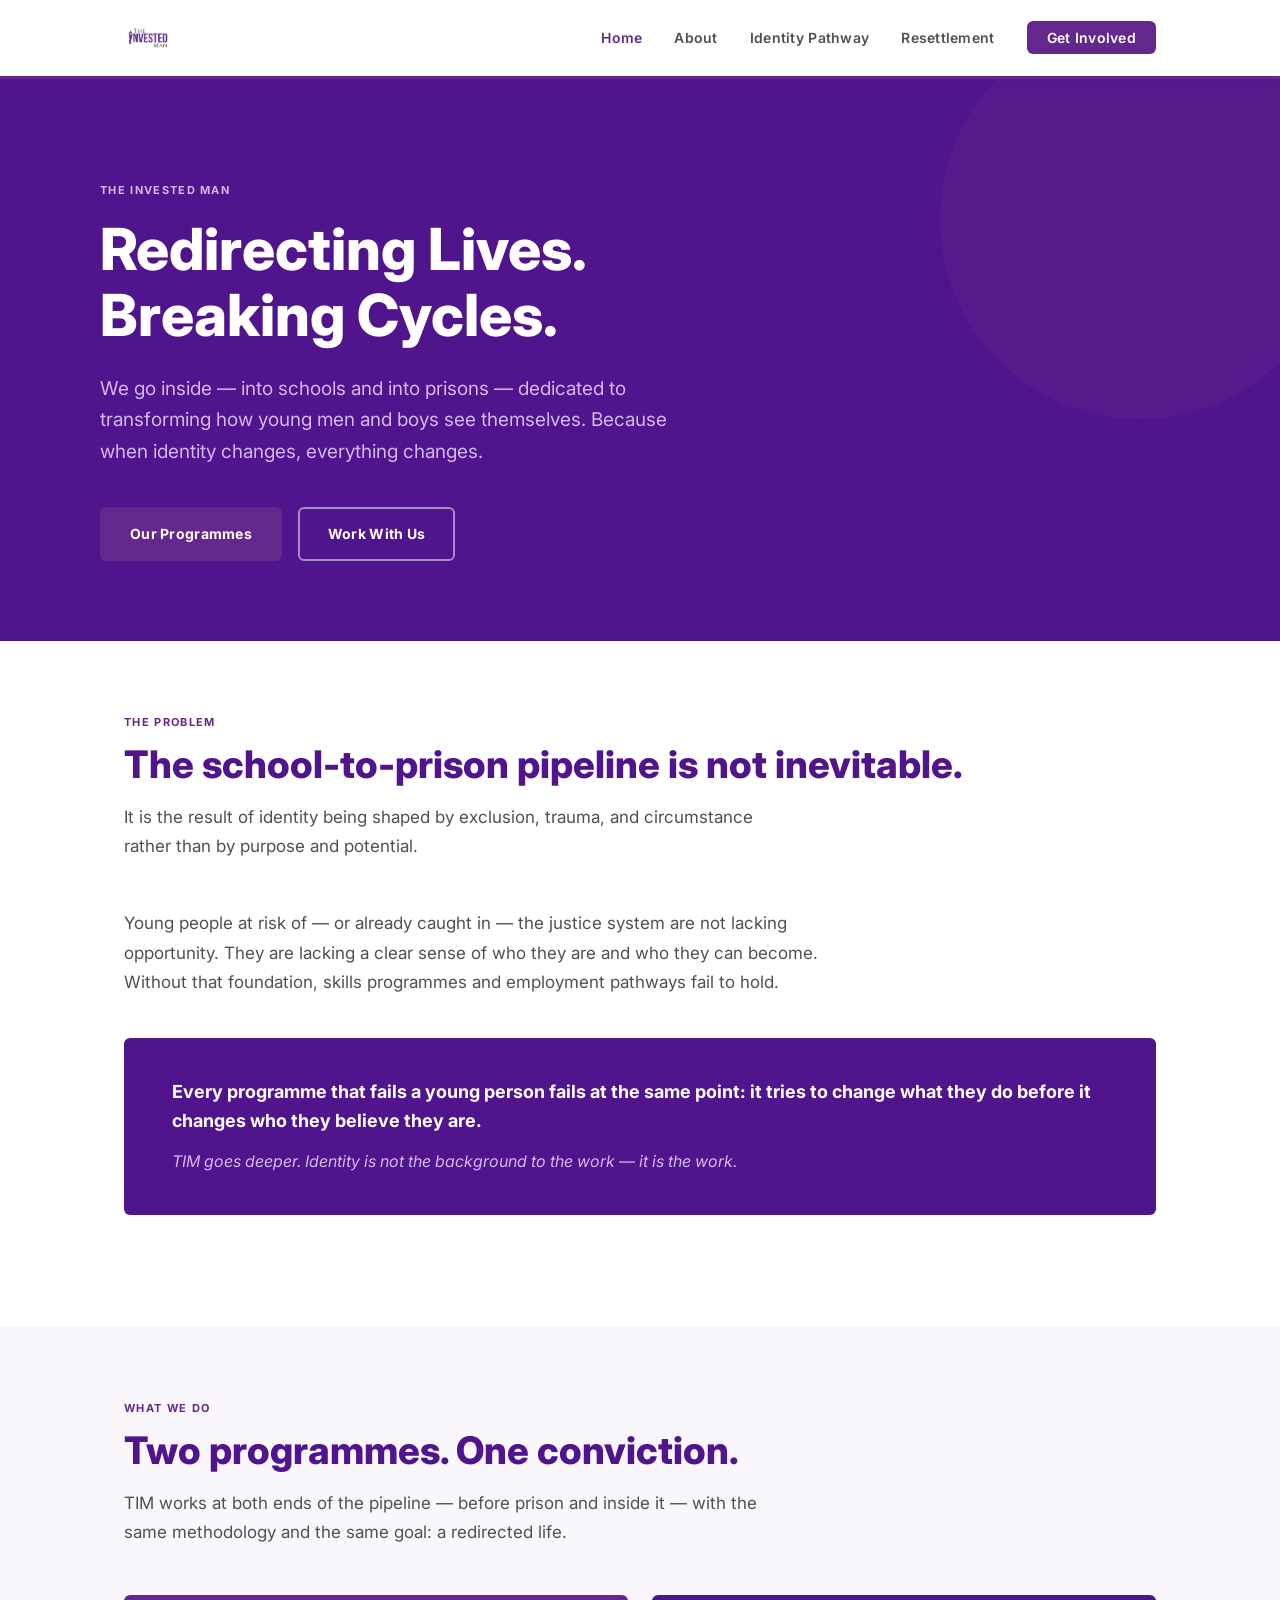
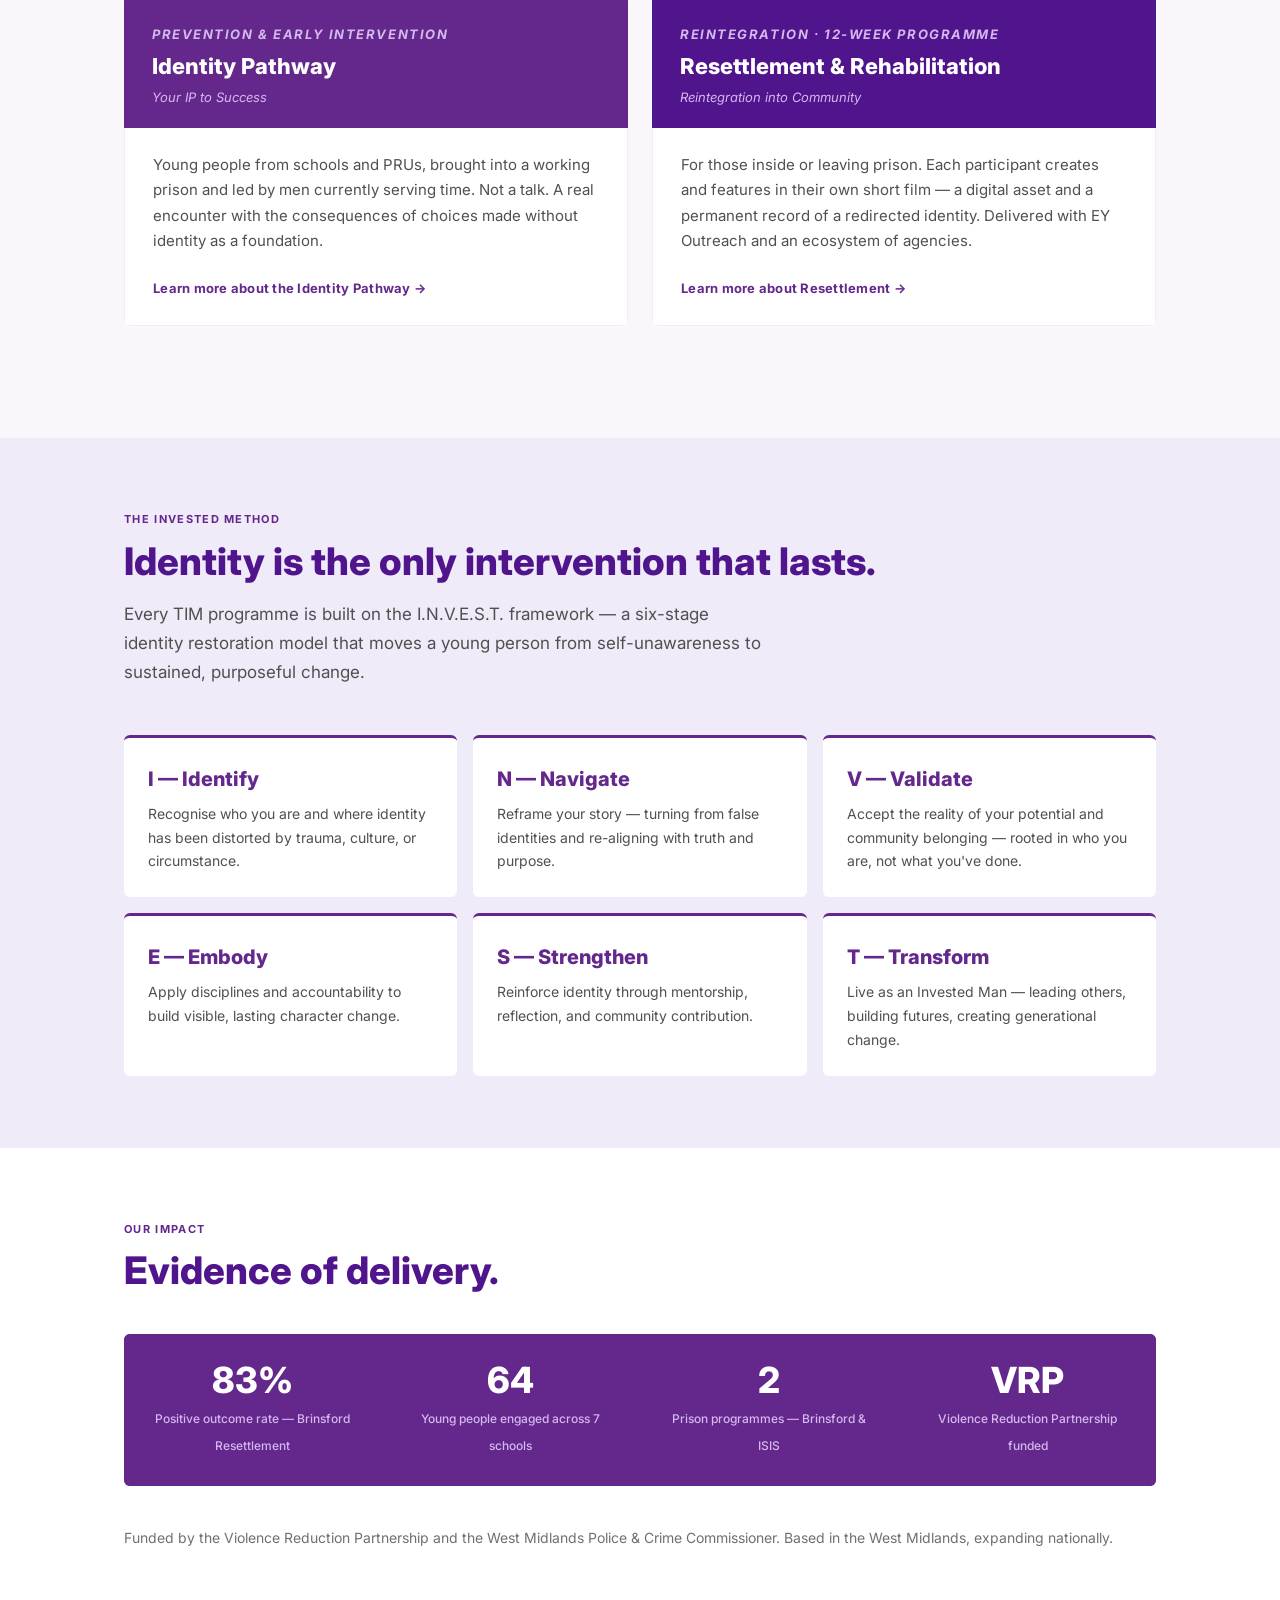
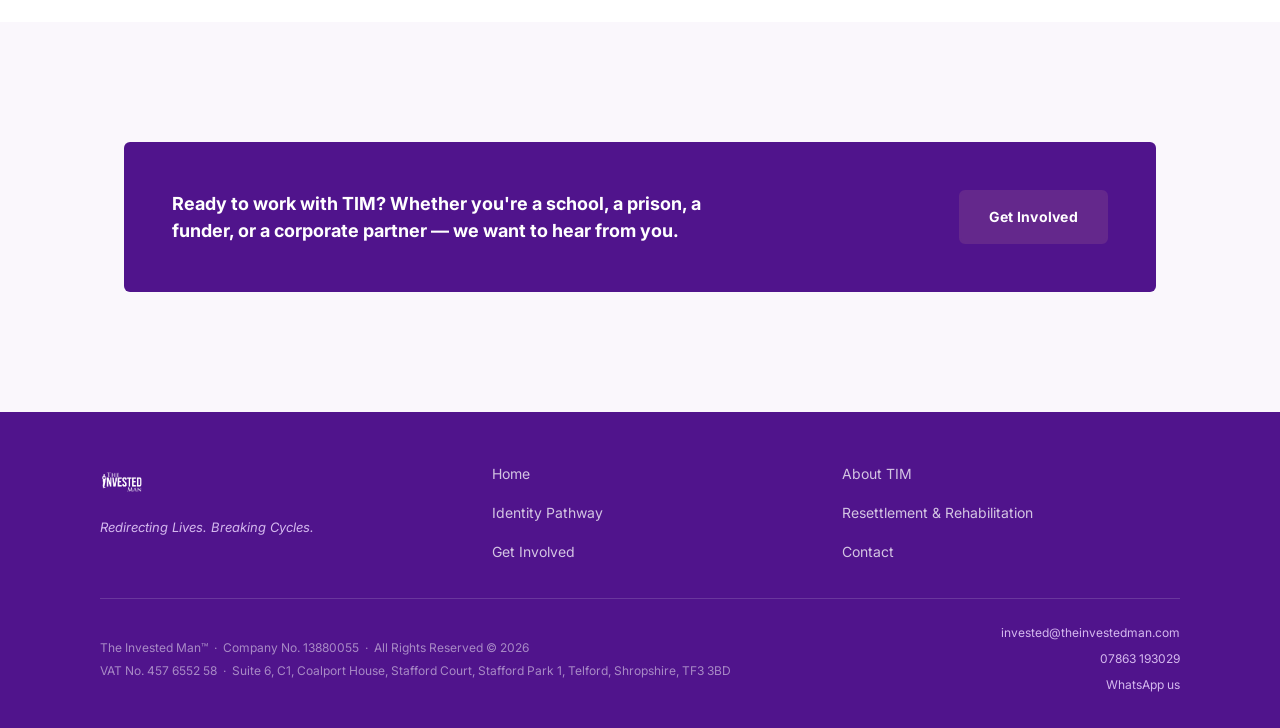
==== index.html @ dde1b0ee "Use white logo in footer" ====
<!DOCTYPE html>
<html lang="en">
<head>
  <meta charset="UTF-8">
  <meta name="viewport" content="width=device-width, initial-scale=1.0">
  <title>The Invested Man — Redirecting Lives. Breaking Cycles.</title>
  <meta name="description" content="The Invested Man delivers identity-based programmes inside schools and prisons, disrupting the school-to-prison pipeline and supporting reintegration.">
  <link rel="preconnect" href="https://fonts.googleapis.com">
  <link href="https://fonts.googleapis.com/css2?family=Inter:wght@400;500;600;700;800&display=swap" rel="stylesheet">
  <link rel="stylesheet" href="css/style.css">
</head>
<body>

<!-- NAVIGATION -->
<nav class="nav">
  <div class="nav-inner">
    <a class="nav-logo" href="index.html"><img src="assets/images/tim-logo.png" alt="The Invested Man"></a>
    <button class="nav-toggle" aria-label="Open menu">
      <span></span><span></span><span></span>
    </button>
    <ul class="nav-links">
      <li><a href="index.html">Home</a></li>
      <li><a href="about.html">About</a></li>
      <li><a href="identity-pathway.html">Identity Pathway</a></li>
      <li><a href="resettlement.html">Resettlement</a></li>
      <li><a href="get-involved.html" class="nav-cta">Get Involved</a></li>
    </ul>
  </div>
</nav>

<!-- HERO -->
<section class="hero">
  <div class="hero-inner">
    <span class="hero-label">The Invested Man</span>
    <h1>Redirecting Lives.<br>Breaking Cycles.</h1>
    <p class="hero-sub">We go inside — into schools and into prisons — dedicated to transforming how young men and boys see themselves. Because when identity changes, everything changes.</p>
    <div class="hero-actions">
      <a href="identity-pathway.html" class="btn btn-primary">Our Programmes</a>
      <a href="get-involved.html" class="btn btn-outline">Work With Us</a>
    </div>
  </div>
</section>

<!-- THE PROBLEM -->
<section class="section">
  <div class="container">
    <p class="section-label">The Problem</p>
    <h2 class="section-title">The school-to-prison pipeline is not inevitable.</h2>
    <p class="section-intro">It is the result of identity being shaped by exclusion, trauma, and circumstance rather than by purpose and potential.</p>
    <p style="color:var(--grey); font-size:17px; max-width:700px; line-height:1.75; margin-bottom:16px;">
      Young people at risk of — or already caught in — the justice system are not lacking opportunity. They are lacking a clear sense of who they are and who they can become. Without that foundation, skills programmes and employment pathways fail to hold.
    </p>
    <div class="conviction">
      <p>Every programme that fails a young person fails at the same point: it tries to change what they do before it changes who they believe they are.</p>
      <p>TIM goes deeper. Identity is not the background to the work — it is the work.</p>
    </div>
  </div>
</section>

<!-- TWO PROGRAMMES -->
<section class="section section-light">
  <div class="container">
    <p class="section-label">What We Do</p>
    <h2 class="section-title">Two programmes. One conviction.</h2>
    <p class="section-intro">TIM works at both ends of the pipeline — before prison and inside it — with the same methodology and the same goal: a redirected life.</p>
    <div class="cards-grid">
      <div class="card">
        <div class="card-header">
          <p class="card-tag">Prevention &amp; Early Intervention</p>
          <h3>Identity Pathway</h3>
          <p>Your IP to Success</p>
        </div>
        <div class="card-body">
          <p>Young people from schools and PRUs, brought into a working prison and led by men currently serving time. Not a talk. A real encounter with the consequences of choices made without identity as a foundation.</p>
          <a class="card-link" href="identity-pathway.html">Learn more about the Identity Pathway →</a>
        </div>
      </div>
      <div class="card">
        <div class="card-header dark">
          <p class="card-tag">Reintegration · 12-Week Programme</p>
          <h3>Resettlement &amp; Rehabilitation</h3>
          <p>Reintegration into Community</p>
        </div>
        <div class="card-body">
          <p>For those inside or leaving prison. Each participant creates and features in their own short film — a digital asset and a permanent record of a redirected identity. Delivered with EY Outreach and an ecosystem of agencies.</p>
          <a class="card-link" href="resettlement.html">Learn more about Resettlement →</a>
        </div>
      </div>
    </div>
  </div>
</section>

<!-- THE MODEL -->
<section class="section section-purple">
  <div class="container">
    <p class="section-label">The Invested Method</p>
    <h2 class="section-title">Identity is the only intervention that lasts.</h2>
    <p class="section-intro">Every TIM programme is built on the I.N.V.E.S.T. framework — a six-stage identity restoration model that moves a young person from self-unawareness to sustained, purposeful change.</p>
    <div style="display:grid; grid-template-columns: repeat(3,1fr); gap:16px;">
      <div style="background:var(--white); padding:24px; border-radius:6px; border-top:3px solid var(--purple);">
        <div style="font-weight:800; font-size:20px; color:var(--purple); margin-bottom:6px;">I — Identify</div>
        <p style="font-size:14px; color:var(--grey);">Recognise who you are and where identity has been distorted by trauma, culture, or circumstance.</p>
      </div>
      <div style="background:var(--white); padding:24px; border-radius:6px; border-top:3px solid var(--purple);">
        <div style="font-weight:800; font-size:20px; color:var(--purple); margin-bottom:6px;">N — Navigate</div>
        <p style="font-size:14px; color:var(--grey);">Reframe your story — turning from false identities and re-aligning with truth and purpose.</p>
      </div>
      <div style="background:var(--white); padding:24px; border-radius:6px; border-top:3px solid var(--purple);">
        <div style="font-weight:800; font-size:20px; color:var(--purple); margin-bottom:6px;">V — Validate</div>
        <p style="font-size:14px; color:var(--grey);">Accept the reality of your potential and community belonging — rooted in who you are, not what you've done.</p>
      </div>
      <div style="background:var(--white); padding:24px; border-radius:6px; border-top:3px solid var(--purple);">
        <div style="font-weight:800; font-size:20px; color:var(--purple); margin-bottom:6px;">E — Embody</div>
        <p style="font-size:14px; color:var(--grey);">Apply disciplines and accountability to build visible, lasting character change.</p>
      </div>
      <div style="background:var(--white); padding:24px; border-radius:6px; border-top:3px solid var(--purple);">
        <div style="font-weight:800; font-size:20px; color:var(--purple); margin-bottom:6px;">S — Strengthen</div>
        <p style="font-size:14px; color:var(--grey);">Reinforce identity through mentorship, reflection, and community contribution.</p>
      </div>
      <div style="background:var(--white); padding:24px; border-radius:6px; border-top:3px solid var(--purple);">
        <div style="font-weight:800; font-size:20px; color:var(--purple); margin-bottom:6px;">T — Transform</div>
        <p style="font-size:14px; color:var(--grey);">Live as an Invested Man — leading others, building futures, creating generational change.</p>
      </div>
    </div>
  </div>
</section>

<!-- IMPACT STATS -->
<section class="section">
  <div class="container">
    <p class="section-label">Our Impact</p>
    <h2 class="section-title">Evidence of delivery.</h2>
    <div class="stat-strip stat-strip-4">
      <div class="stat-item"><span class="stat-num">83%</span><span class="stat-label">Positive outcome rate — Brinsford Resettlement</span></div>
      <div class="stat-item"><span class="stat-num">64</span><span class="stat-label">Young people engaged across 7 schools</span></div>
      <div class="stat-item"><span class="stat-num">2</span><span class="stat-label">Prison programmes — Brinsford &amp; ISIS</span></div>
      <div class="stat-item"><span class="stat-num">VRP</span><span class="stat-label">Violence Reduction Partnership funded</span></div>
    </div>
    <p style="font-size:14px; color:var(--mid-grey);">Funded by the Violence Reduction Partnership and the West Midlands Police &amp; Crime Commissioner. Based in the West Midlands, expanding nationally.</p>
  </div>
</section>

<!-- CTA -->
<section class="section section-light">
  <div class="container">
    <div class="cta-block">
      <p>Ready to work with TIM? Whether you're a school, a prison, a funder, or a corporate partner — we want to hear from you.</p>
      <a href="get-involved.html" class="btn btn-primary">Get Involved</a>
    </div>
  </div>
</section>

<!-- FOOTER -->
<footer class="footer">
  <div class="footer-inner">
    <div class="footer-top">
      <div class="footer-logo">
        <img src="assets/images/tim-white-logo.png" alt="The Invested Man">
        <p class="footer-tagline">Redirecting Lives. Breaking Cycles.</p>
      </div>
      <ul class="footer-links">
        <li><a href="index.html">Home</a></li>
        <li><a href="about.html">About TIM</a></li>
        <li><a href="identity-pathway.html">Identity Pathway</a></li>
        <li><a href="resettlement.html">Resettlement &amp; Rehabilitation</a></li>
        <li><a href="get-involved.html">Get Involved</a></li>
        <li><a href="mailto:invested@theinvestedman.com">Contact</a></li>
      </ul>
    </div>
    <div class="footer-bottom">
      <div>
        <p>The Invested Man&trade; &nbsp;&middot;&nbsp; Company No. 13880055 &nbsp;&middot;&nbsp; All Rights Reserved &copy; 2026</p>
        <p style="margin-top:4px;">VAT No. 457 6552 58 &nbsp;&middot;&nbsp; Suite 6, C1, Coalport House, Stafford Court, Stafford Park 1, Telford, Shropshire, TF3 3BD</p>
      </div>
      <div style="display:flex; flex-direction:column; align-items:flex-end; gap:6px;">
        <a href="mailto:invested@theinvestedman.com">invested@theinvestedman.com</a>
        <a href="tel:07863193029" style="color:var(--light-lilac); font-size:12px;">07863 193029</a>
        <a href="https://wa.me/447863193029" style="color:var(--light-lilac); font-size:12px;">WhatsApp us</a>
      </div>
    </div>
  </div>
</footer>

<script src="js/main.js"></script>
</body>
</html>
---- css/style.css ----
/* ============================================================
   THE INVESTED MAN — Main Stylesheet
   Brand: Purple #64288C | Dark Purple #50148C | Grey #505050
   ============================================================ */

:root {
  --purple:       #64288C;
  --dark-purple:  #50148C;
  --grey:         #505050;
  --charcoal:     #2D2D2D;
  --mid-grey:     #707070;
  --light-bg:     #F0EBF8;
  --pale-bg:      #FAF7FC;
  --light-lilac:  #D4B8EE;
  --white:        #FFFFFF;
  --max-width:    1080px;
  --radius:       6px;
}

*, *::before, *::after { box-sizing: border-box; margin: 0; padding: 0; }

html { scroll-behavior: smooth; }

body {
  font-family: 'Inter', sans-serif;
  font-size: 16px;
  color: var(--charcoal);
  background: var(--white);
  line-height: 1.7;
}

img { max-width: 100%; display: block; }
a   { color: var(--purple); text-decoration: none; }
a:hover { text-decoration: underline; }

.container {
  max-width: var(--max-width);
  margin: 0 auto;
  padding: 0 24px;
}

/* ── NAVIGATION ─────────────────────────────────────────────── */
.nav {
  position: sticky;
  top: 0;
  z-index: 100;
  background: var(--white);
  border-bottom: 3px solid var(--purple);
  box-shadow: 0 2px 12px rgba(100,40,140,0.08);
}

.nav-inner {
  display: flex;
  align-items: center;
  justify-content: space-between;
  padding: 14px 24px;
  max-width: var(--max-width);
  margin: 0 auto;
}

.nav-logo img  { height: 48px; width: auto; }

.nav-links {
  display: flex;
  gap: 32px;
  list-style: none;
}

.nav-links a {
  font-size: 14px;
  font-weight: 600;
  color: var(--grey);
  letter-spacing: 0.02em;
  transition: color 0.2s;
}

.nav-links a:hover,
.nav-links a.active { color: var(--purple); text-decoration: none; }

.nav-cta {
  background: var(--purple);
  color: var(--white) !important;
  padding: 8px 20px;
  border-radius: var(--radius);
  transition: background 0.2s !important;
}
.nav-cta:hover { background: var(--dark-purple) !important; }

.nav-toggle {
  display: none;
  background: none;
  border: none;
  cursor: pointer;
  flex-direction: column;
  gap: 5px;
  padding: 4px;
}
.nav-toggle span {
  display: block;
  width: 24px; height: 2px;
  background: var(--purple);
  border-radius: 2px;
  transition: 0.3s;
}

/* ── HERO ───────────────────────────────────────────────────── */
.hero {
  background: var(--dark-purple);
  padding: 96px 24px 80px;
  position: relative;
  overflow: hidden;
}

.hero::before {
  content: '';
  position: absolute;
  top: -60px; right: -60px;
  width: 400px; height: 400px;
  border-radius: 50%;
  background: rgba(100,40,140,0.35);
  pointer-events: none;
}

.hero-inner {
  max-width: var(--max-width);
  margin: 0 auto;
  position: relative;
}

.hero-label {
  display: inline-block;
  font-size: 11px;
  font-weight: 700;
  letter-spacing: 0.12em;
  text-transform: uppercase;
  color: var(--light-lilac);
  margin-bottom: 16px;
}

.hero h1 {
  font-size: clamp(36px, 5vw, 58px);
  font-weight: 800;
  color: var(--white);
  line-height: 1.15;
  max-width: 700px;
  margin-bottom: 24px;
}

.hero-sub {
  font-size: clamp(16px, 2vw, 19px);
  color: var(--light-lilac);
  max-width: 580px;
  margin-bottom: 40px;
  line-height: 1.65;
}

.hero-actions { display: flex; gap: 16px; flex-wrap: wrap; }

/* ── BUTTONS ────────────────────────────────────────────────── */
.btn {
  display: inline-block;
  padding: 13px 28px;
  border-radius: var(--radius);
  font-weight: 700;
  font-size: 14px;
  letter-spacing: 0.02em;
  transition: all 0.2s;
  cursor: pointer;
  border: 2px solid transparent;
  text-decoration: none !important;
}

.btn-primary {
  background: var(--purple);
  color: var(--white);
  border-color: var(--purple);
}
.btn-primary:hover { background: var(--dark-purple); border-color: var(--dark-purple); }

.btn-outline {
  background: transparent;
  color: var(--white);
  border-color: rgba(255,255,255,0.5);
}
.btn-outline:hover { border-color: var(--white); background: rgba(255,255,255,0.08); }

.btn-outline-purple {
  background: transparent;
  color: var(--purple);
  border-color: var(--purple);
}
.btn-outline-purple:hover { background: var(--purple); color: var(--white); }

/* ── SECTIONS ───────────────────────────────────────────────── */
.section { padding: 72px 24px; }
.section-light  { background: var(--pale-bg); }
.section-purple { background: var(--light-bg); }

.section-label {
  font-size: 11px;
  font-weight: 700;
  letter-spacing: 0.12em;
  text-transform: uppercase;
  color: var(--purple);
  margin-bottom: 10px;
}

.section-title {
  font-size: clamp(26px, 3.5vw, 38px);
  font-weight: 800;
  color: var(--dark-purple);
  line-height: 1.2;
  margin-bottom: 16px;
}

.section-intro {
  font-size: 17px;
  color: var(--grey);
  max-width: 640px;
  margin-bottom: 48px;
  line-height: 1.7;
}

/* ── CONVICTION BLOCK ───────────────────────────────────────── */
.conviction {
  background: var(--dark-purple);
  padding: 40px 48px;
  border-radius: var(--radius);
  margin: 40px 0;
}

.conviction p:first-child {
  font-size: 18px;
  font-weight: 700;
  color: var(--white);
  line-height: 1.6;
  margin-bottom: 12px;
}

.conviction p:last-child {
  font-size: 16px;
  font-style: italic;
  color: var(--light-lilac);
}

/* ── STAT STRIP ─────────────────────────────────────────────── */
.stat-strip {
  display: grid;
  gap: 2px;
  background: var(--purple);
  border-radius: var(--radius);
  overflow: hidden;
  margin: 40px 0;
}

.stat-strip-4 { grid-template-columns: repeat(4,1fr); }
.stat-strip-3 { grid-template-columns: repeat(3,1fr); }

.stat-item {
  background: var(--purple);
  padding: 28px 20px;
  text-align: center;
}

.stat-num {
  display: block;
  font-size: 36px;
  font-weight: 800;
  color: var(--white);
  line-height: 1;
  margin-bottom: 6px;
}

.stat-label {
  font-size: 12px;
  font-weight: 500;
  color: var(--light-lilac);
  line-height: 1.4;
}

/* ── PROGRAMME CARDS ────────────────────────────────────────── */
.cards-grid {
  display: grid;
  grid-template-columns: 1fr 1fr;
  gap: 24px;
  margin: 40px 0;
}

.card {
  border-radius: var(--radius);
  overflow: hidden;
  display: flex;
  flex-direction: column;
}

.card-header {
  padding: 28px 28px 20px;
  background: var(--purple);
}

.card-header.dark { background: var(--dark-purple); }

.card-tag {
  font-size: 10px;
  font-weight: 700;
  letter-spacing: 0.12em;
  text-transform: uppercase;
  color: var(--light-lilac);
  margin-bottom: 8px;
}

.card-header h3 {
  font-size: 22px;
  font-weight: 800;
  color: var(--white);
  line-height: 1.2;
  margin-bottom: 6px;
}

.card-header p {
  font-size: 13px;
  font-style: italic;
  color: var(--light-lilac);
}

.card-body {
  padding: 24px 28px;
  background: var(--white);
  border: 1px solid var(--light-bg);
  border-top: none;
  flex: 1;
}

.card-body p { font-size: 15px; color: var(--grey); line-height: 1.7; margin-bottom: 20px; }

.card-link {
  font-size: 13px;
  font-weight: 700;
  color: var(--purple);
  letter-spacing: 0.02em;
}
.card-link:hover { text-decoration: underline; }

/* ── STEPS ──────────────────────────────────────────────────── */
.steps { display: flex; flex-direction: column; gap: 24px; margin: 32px 0; }

.step {
  display: grid;
  grid-template-columns: 48px 1fr;
  gap: 20px;
  align-items: start;
}

.step-num {
  width: 48px; height: 48px;
  background: var(--purple);
  color: var(--white);
  border-radius: 50%;
  display: flex; align-items: center; justify-content: center;
  font-size: 18px; font-weight: 800;
  flex-shrink: 0;
}

.step-content h4 {
  font-size: 17px;
  font-weight: 700;
  color: var(--dark-purple);
  margin-bottom: 6px;
}

.step-content p { font-size: 15px; color: var(--grey); line-height: 1.7; }

/* ── TWO COLUMN ─────────────────────────────────────────────── */
.two-col {
  display: grid;
  grid-template-columns: 1fr 1fr;
  gap: 56px;
  align-items: start;
}

.two-col-wide {
  display: grid;
  grid-template-columns: 2fr 3fr;
  gap: 56px;
  align-items: start;
}

/* ── DETAIL TABLE ───────────────────────────────────────────── */
.detail-table { width: 100%; border-collapse: collapse; margin: 24px 0; }

.detail-table td {
  padding: 12px 16px;
  font-size: 14px;
  border-bottom: 1px solid #E8E0F0;
  vertical-align: top;
}

.detail-table td:first-child {
  font-weight: 700;
  color: var(--purple);
  white-space: nowrap;
  width: 160px;
  background: var(--light-bg);
}

.detail-table td:last-child { color: var(--charcoal); }

/* ── OUTCOMES LIST ──────────────────────────────────────────── */
.outcomes-list { list-style: none; margin: 24px 0; }

.outcomes-list li {
  display: flex;
  align-items: baseline;
  gap: 14px;
  padding: 10px 0;
  border-bottom: 1px solid #E8E0F0;
  font-size: 15px;
}

.outcomes-list li:last-child { border-bottom: none; }

.outcome-stat {
  font-weight: 800;
  color: var(--purple);
  min-width: 120px;
  font-size: 15px;
}

.outcome-detail { color: var(--charcoal); }

/* ── WEEK TABLE ─────────────────────────────────────────────── */
.week-table { width: 100%; border-collapse: collapse; margin: 24px 0; }

.week-table td {
  padding: 14px 18px;
  font-size: 14px;
  border-bottom: 1px solid #E8E0F0;
  vertical-align: top;
}

.week-table td:first-child {
  font-weight: 700;
  color: var(--purple);
  white-space: nowrap;
  width: 140px;
  background: var(--light-bg);
}

/* ── AUDIENCE SECTIONS ──────────────────────────────────────── */
.audience-block {
  margin-bottom: 32px;
  border-left: 4px solid var(--purple);
  padding-left: 24px;
}

.audience-block h3 {
  font-size: 17px;
  font-weight: 700;
  color: var(--dark-purple);
  margin-bottom: 4px;
}

.audience-block .strapline {
  font-size: 15px;
  font-weight: 600;
  color: var(--purple);
  margin-bottom: 8px;
}

.audience-block p { font-size: 15px; color: var(--grey); margin-bottom: 10px; }

.audience-block .cta-arrow {
  font-size: 14px;
  font-weight: 600;
  color: var(--purple);
}

/* ── CTA BLOCK ──────────────────────────────────────────────── */
.cta-block {
  background: var(--dark-purple);
  border-radius: var(--radius);
  padding: 48px;
  display: flex;
  align-items: center;
  justify-content: space-between;
  gap: 32px;
  flex-wrap: wrap;
  margin: 48px 0;
}

.cta-block p {
  font-size: 18px;
  font-weight: 700;
  color: var(--white);
  max-width: 560px;
  line-height: 1.5;
}

/* ── INVEST TABLE ───────────────────────────────────────────── */
.invest-table { width: 100%; border-collapse: collapse; margin: 24px 0; }

.invest-table th {
  background: var(--purple);
  color: var(--white);
  padding: 12px 16px;
  font-size: 13px;
  font-weight: 700;
  text-align: left;
}

.invest-table td {
  padding: 11px 16px;
  font-size: 14px;
  border-bottom: 1px solid #E8E0F0;
  vertical-align: top;
}

.invest-table tr:nth-child(even) td { background: #FAFAFA; }

.invest-table td:first-child {
  font-weight: 700;
  color: var(--purple);
  white-space: nowrap;
  background: var(--light-bg) !important;
}

/* ── PARTNERS LIST ──────────────────────────────────────────── */
.partners-list {
  list-style: none;
  display: grid;
  grid-template-columns: 1fr 1fr;
  gap: 12px;
  margin: 24px 0;
}

.partners-list li {
  display: flex;
  align-items: center;
  gap: 10px;
  font-size: 15px;
  color: var(--charcoal);
}

.partners-list li::before {
  content: '';
  display: block;
  width: 8px; height: 8px;
  border-radius: 50%;
  background: var(--purple);
  flex-shrink: 0;
}

/* ── CONTACT GRID ───────────────────────────────────────────── */
.contact-grid {
  display: grid;
  grid-template-columns: 1fr 1fr;
  gap: 24px;
  margin: 40px 0;
}

.contact-card {
  background: var(--light-bg);
  border-radius: var(--radius);
  padding: 28px;
}

.contact-card .label {
  font-size: 11px;
  font-weight: 700;
  letter-spacing: 0.1em;
  text-transform: uppercase;
  color: var(--purple);
  margin-bottom: 6px;
}

.contact-card p {
  font-size: 16px;
  font-weight: 600;
  color: var(--charcoal);
}

/* ── PAGE HERO (inner pages) ────────────────────────────────── */
.page-hero {
  background: var(--dark-purple);
  padding: 64px 24px 56px;
}

.page-hero-inner {
  max-width: var(--max-width);
  margin: 0 auto;
}

.page-hero .hero-label { color: var(--light-lilac); }

.page-hero h1 {
  font-size: clamp(30px, 4vw, 48px);
  font-weight: 800;
  color: var(--white);
  line-height: 1.15;
  max-width: 640px;
  margin-bottom: 16px;
}

.page-hero p {
  font-size: 18px;
  color: var(--light-lilac);
  max-width: 560px;
  line-height: 1.65;
}

/* ── PARTNER LOGOS GRID ─────────────────────────────────────── */
.partner-logos-grid {
  display: grid;
  grid-template-columns: repeat(3, 1fr);
  gap: 16px;
}

.partner-logo-tile {
  background: var(--white);
  border: 1px solid #E8E0F0;
  border-radius: var(--radius);
  padding: 24px;
  display: flex;
  align-items: center;
  justify-content: center;
  min-height: 120px;
}

.partner-logo-tile img {
  max-height: 90px;
  width: auto;
  max-width: 100%;
  object-fit: contain;
}

@media (max-width: 768px) {
  .partner-logos-grid { grid-template-columns: repeat(2, 1fr); }
}

/* ── VIDEO SECTION ──────────────────────────────────────────── */
.section-video-bg {
  background: var(--dark-purple);
  padding: 72px 24px;
}

.video-wrapper {
  position: relative;
  width: 100%;
  max-width: 900px;
  background: #000;
  border-radius: var(--radius);
  overflow: hidden;
  box-shadow: 0 20px 60px rgba(0,0,0,0.45);
  aspect-ratio: 16 / 9;
}

.video-wrapper video,
.video-wrapper iframe {
  width: 100%;
  height: 100%;
  display: block;
  object-fit: contain;
  background: #000;
  border: none;
}

.video-caption {
  font-size: 12px;
  color: rgba(255,255,255,0.45);
  margin-top: 14px;
  letter-spacing: 0.06em;
  text-transform: uppercase;
  font-weight: 600;
}

/* ── FOOTER ─────────────────────────────────────────────────── */
.footer {
  background: var(--dark-purple);
  padding: 48px 24px 32px;
}

.footer-inner {
  max-width: var(--max-width);
  margin: 0 auto;
}

.footer-top {
  display: grid;
  grid-template-columns: 1fr 2fr;
  gap: 48px;
  padding-bottom: 32px;
  border-bottom: 1px solid rgba(255,255,255,0.15);
  margin-bottom: 24px;
}

.footer-logo img { height: 44px; margin-bottom: 12px; }

.footer-tagline {
  font-size: 13px;
  font-style: italic;
  color: var(--light-lilac);
}

.footer-links {
  display: grid;
  grid-template-columns: 1fr 1fr;
  gap: 12px;
  list-style: none;
}

.footer-links a {
  font-size: 14px;
  color: rgba(255,255,255,0.75);
  transition: color 0.2s;
}
.footer-links a:hover { color: var(--white); text-decoration: none; }

.footer-bottom {
  display: flex;
  justify-content: space-between;
  align-items: center;
  flex-wrap: wrap;
  gap: 12px;
}

.footer-bottom p {
  font-size: 12px;
  color: rgba(255,255,255,0.5);
  line-height: 1.6;
}

.footer-bottom a {
  font-size: 12px;
  color: var(--light-lilac);
}

/* ── RESPONSIVE ─────────────────────────────────────────────── */
@media (max-width: 768px) {
  .nav-links { display: none; }
  .nav-links.open {
    display: flex;
    flex-direction: column;
    position: absolute;
    top: 76px; left: 0; right: 0;
    background: var(--white);
    padding: 16px 24px;
    border-bottom: 2px solid var(--light-bg);
    gap: 16px;
    box-shadow: 0 4px 20px rgba(0,0,0,0.1);
  }
  .nav-toggle { display: flex; }
  .nav-cta { display: none; }

  .cards-grid    { grid-template-columns: 1fr; }
  .two-col       { grid-template-columns: 1fr; gap: 32px; }
  .two-col-wide  { grid-template-columns: 1fr; gap: 32px; }
  .stat-strip-4  { grid-template-columns: repeat(2,1fr); }
  .stat-strip-3  { grid-template-columns: repeat(3,1fr); }
  .partners-list { grid-template-columns: 1fr; }
  .contact-grid  { grid-template-columns: 1fr; }
  .footer-top    { grid-template-columns: 1fr; gap: 24px; }
  .footer-links  { grid-template-columns: 1fr; }
  .footer-bottom { flex-direction: column; align-items: flex-start; }

  .conviction { padding: 28px 24px; }
  .cta-block  { padding: 32px 24px; flex-direction: column; align-items: flex-start; }
  .section    { padding: 48px 24px; }
  .section-video-bg { padding: 48px 24px; }
  .video-wrapper { max-width: 100%; }
}

@media (max-width: 480px) {
  .stat-strip-4 { grid-template-columns: repeat(2,1fr); }
  .hero-actions { flex-direction: column; }
  .btn { width: 100%; text-align: center; }
}
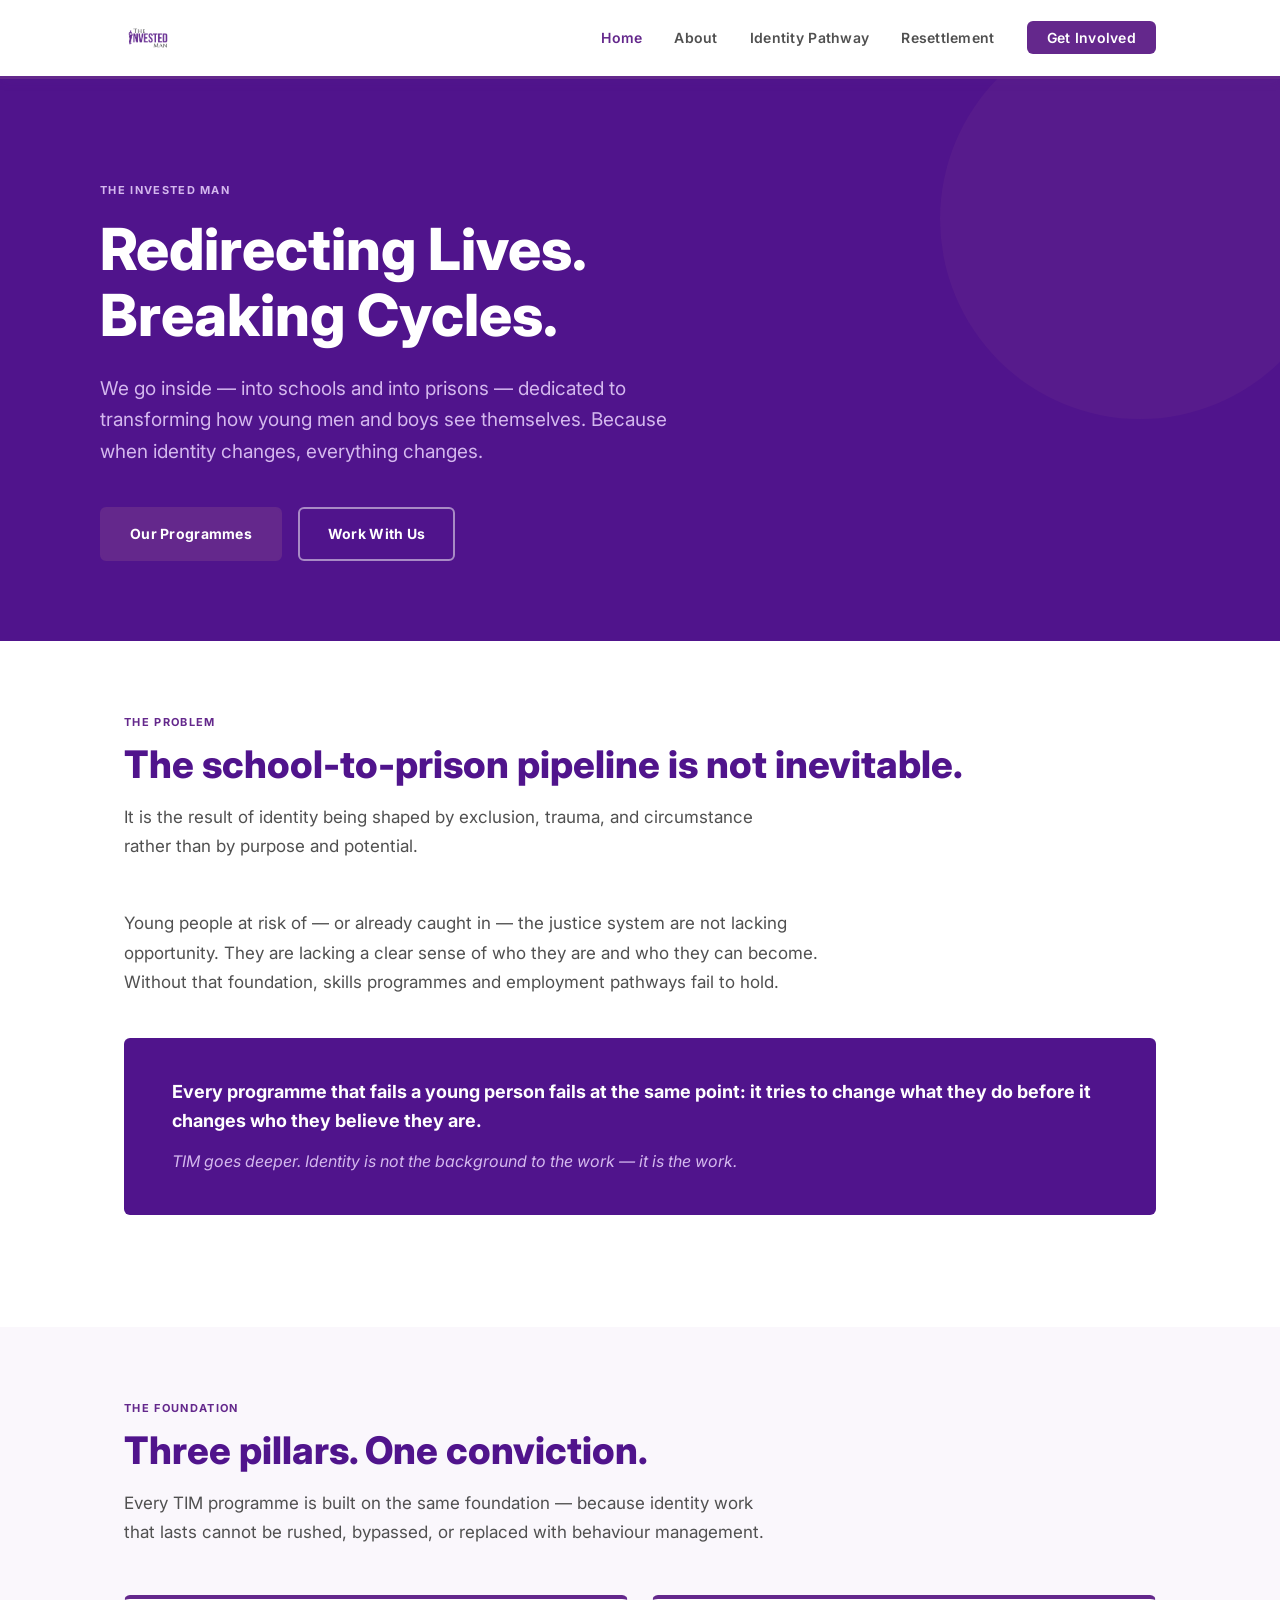
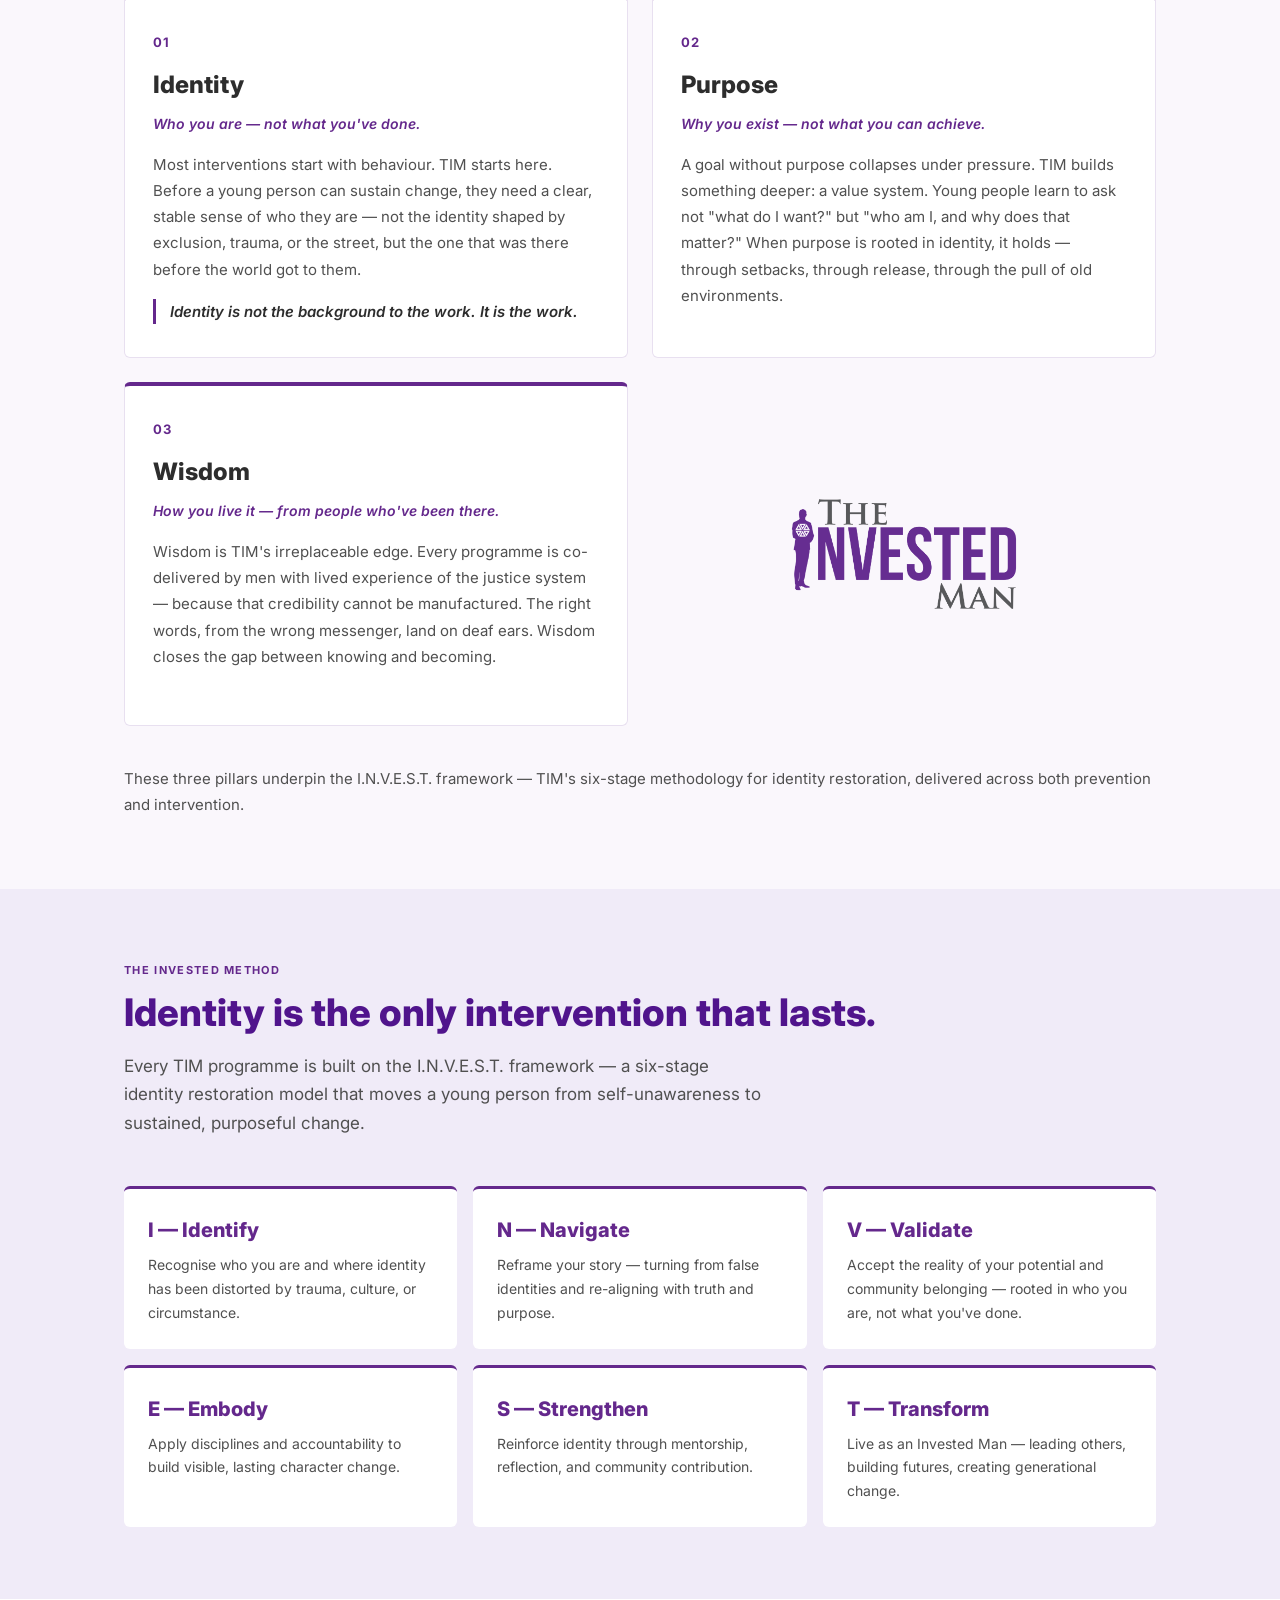
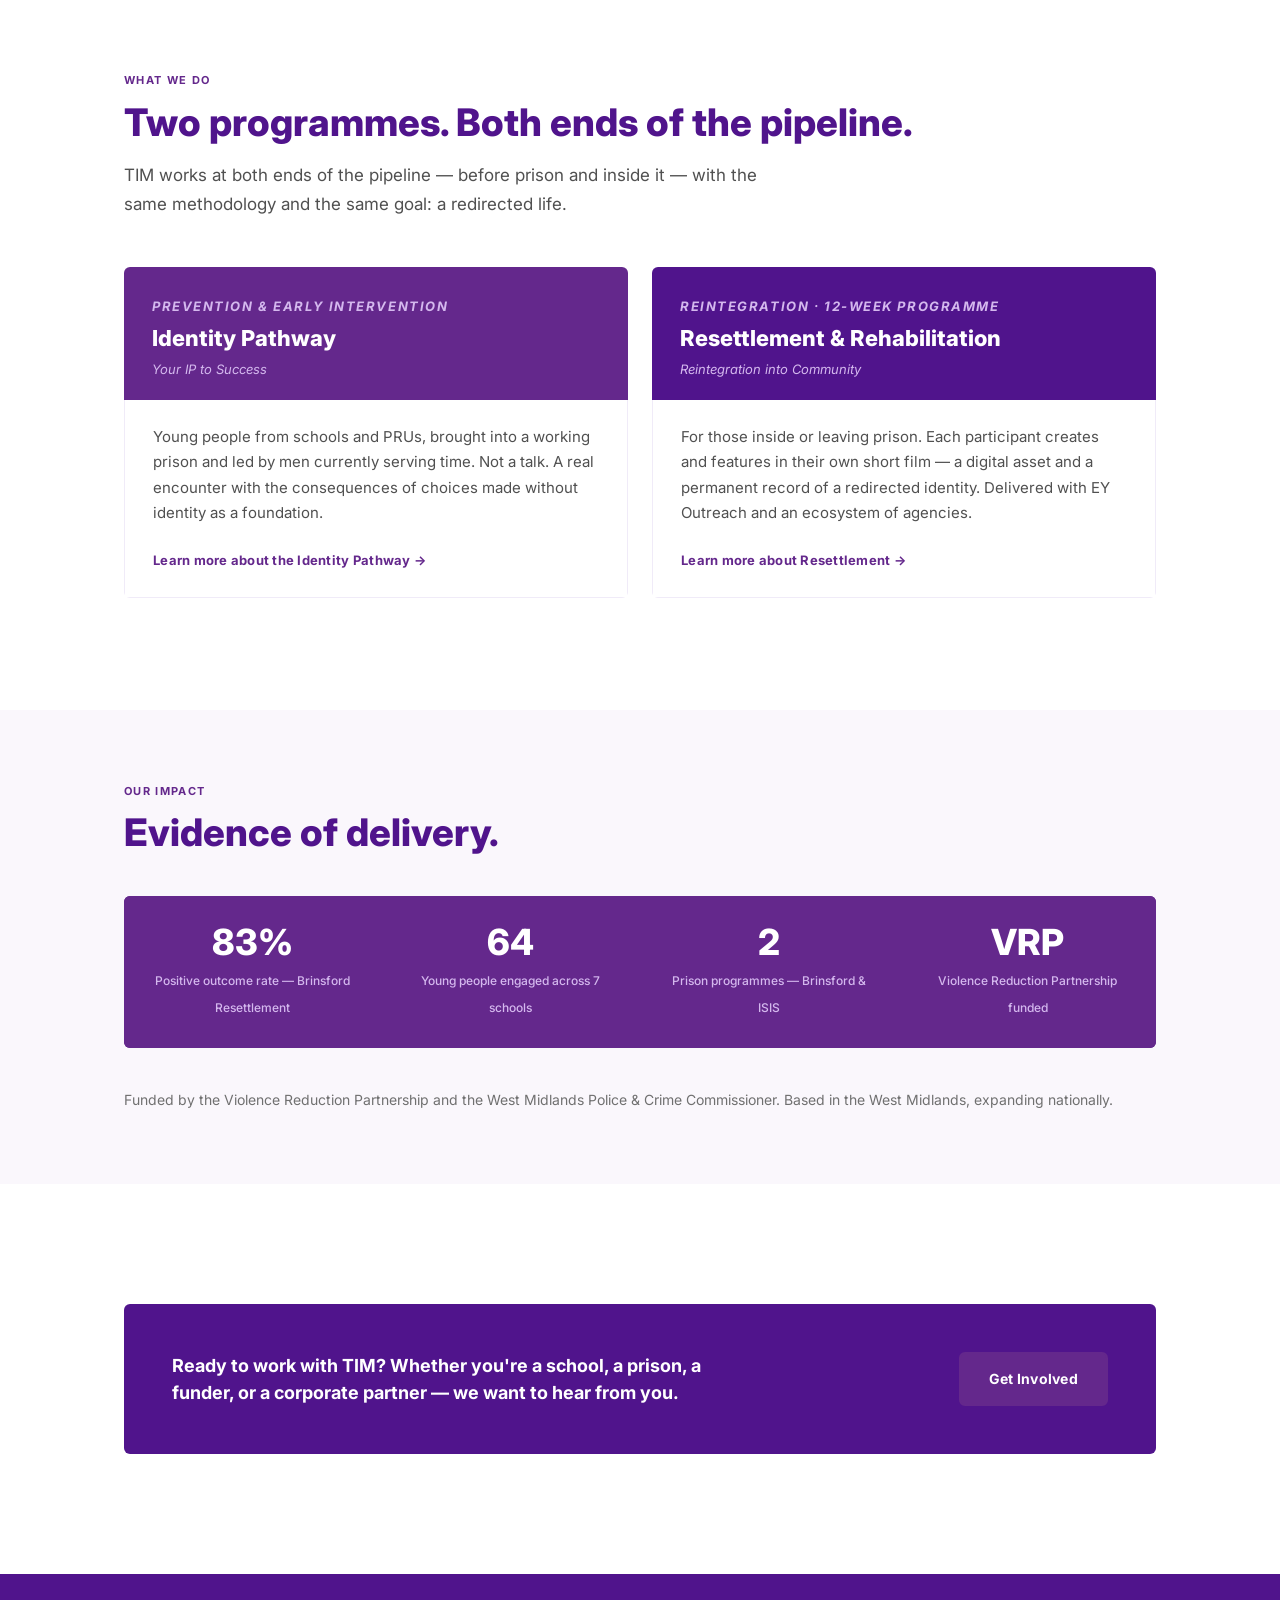
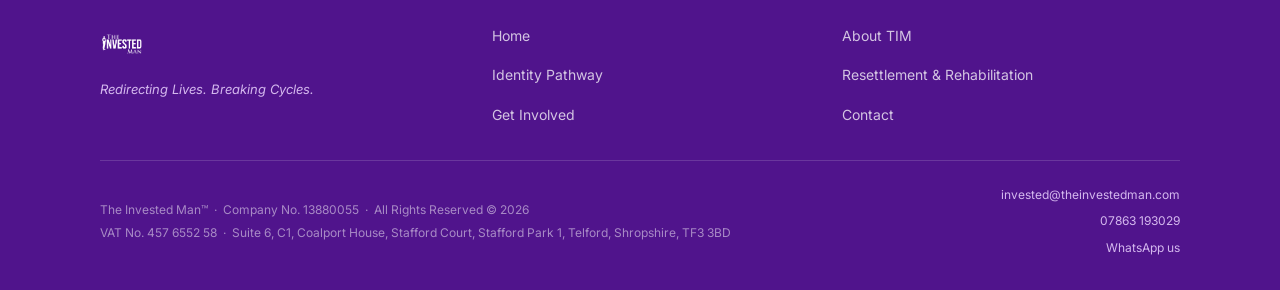
==== commit 6ff972cd: "Update What We Do heading" ====
--- a/index.html
+++ b/index.html
@@ -57,11 +57,80 @@
   </div>
 </section>
 
+<!-- THREE PILLARS -->
+<section class="section section-light">
+  <div class="container">
+    <p class="section-label">The Foundation</p>
+    <h2 class="section-title">Three pillars. One conviction.</h2>
+    <p class="section-intro">Every TIM programme is built on the same foundation — because identity work that lasts cannot be rushed, bypassed, or replaced with behaviour management.</p>
+    <div class="cards-grid">
+      <div class="pillar-card">
+        <div class="pillar-num">01</div>
+        <h3 class="pillar-title">Identity</h3>
+        <p class="pillar-sub">Who you are — not what you've done.</p>
+        <p class="pillar-body">Most interventions start with behaviour. TIM starts here. Before a young person can sustain change, they need a clear, stable sense of who they are — not the identity shaped by exclusion, trauma, or the street, but the one that was there before the world got to them.</p>
+        <p class="pillar-conviction">Identity is not the background to the work. It is the work.</p>
+      </div>
+      <div class="pillar-card">
+        <div class="pillar-num">02</div>
+        <h3 class="pillar-title">Purpose</h3>
+        <p class="pillar-sub">Why you exist — not what you can achieve.</p>
+        <p class="pillar-body">A goal without purpose collapses under pressure. TIM builds something deeper: a value system. Young people learn to ask not "what do I want?" but "who am I, and why does that matter?" When purpose is rooted in identity, it holds — through setbacks, through release, through the pull of old environments.</p>
+      </div>
+      <div class="pillar-card">
+        <div class="pillar-num">03</div>
+        <h3 class="pillar-title">Wisdom</h3>
+        <p class="pillar-sub">How you live it — from people who've been there.</p>
+        <p class="pillar-body">Wisdom is TIM's irreplaceable edge. Every programme is co-delivered by men with lived experience of the justice system — because that credibility cannot be manufactured. The right words, from the wrong messenger, land on deaf ears. Wisdom closes the gap between knowing and becoming.</p>
+      </div>
+      <div class="pillar-logo-slot">
+        <img src="assets/images/tim-logo.png" alt="The Invested Man">
+      </div>
+    </div>
+    <p style="font-size:15px; color:var(--grey); margin-top:40px; line-height:1.7;">These three pillars underpin the I.N.V.E.S.T. framework — TIM's six-stage methodology for identity restoration, delivered across both prevention and intervention.</p>
+  </div>
+</section>
+
+<!-- THE MODEL -->
+<section class="section section-purple">
+  <div class="container">
+    <p class="section-label">The Invested Method</p>
+    <h2 class="section-title">Identity is the only intervention that lasts.</h2>
+    <p class="section-intro">Every TIM programme is built on the I.N.V.E.S.T. framework — a six-stage identity restoration model that moves a young person from self-unawareness to sustained, purposeful change.</p>
+    <div style="display:grid; grid-template-columns: repeat(3,1fr); gap:16px;">
+      <div style="background:var(--white); padding:24px; border-radius:6px; border-top:3px solid var(--purple);">
+        <div style="font-weight:800; font-size:20px; color:var(--purple); margin-bottom:6px;">I — Identify</div>
+        <p style="font-size:14px; color:var(--grey);">Recognise who you are and where identity has been distorted by trauma, culture, or circumstance.</p>
+      </div>
+      <div style="background:var(--white); padding:24px; border-radius:6px; border-top:3px solid var(--purple);">
+        <div style="font-weight:800; font-size:20px; color:var(--purple); margin-bottom:6px;">N — Navigate</div>
+        <p style="font-size:14px; color:var(--grey);">Reframe your story — turning from false identities and re-aligning with truth and purpose.</p>
+      </div>
+      <div style="background:var(--white); padding:24px; border-radius:6px; border-top:3px solid var(--purple);">
+        <div style="font-weight:800; font-size:20px; color:var(--purple); margin-bottom:6px;">V — Validate</div>
+        <p style="font-size:14px; color:var(--grey);">Accept the reality of your potential and community belonging — rooted in who you are, not what you've done.</p>
+      </div>
+      <div style="background:var(--white); padding:24px; border-radius:6px; border-top:3px solid var(--purple);">
+        <div style="font-weight:800; font-size:20px; color:var(--purple); margin-bottom:6px;">E — Embody</div>
+        <p style="font-size:14px; color:var(--grey);">Apply disciplines and accountability to build visible, lasting character change.</p>
+      </div>
+      <div style="background:var(--white); padding:24px; border-radius:6px; border-top:3px solid var(--purple);">
+        <div style="font-weight:800; font-size:20px; color:var(--purple); margin-bottom:6px;">S — Strengthen</div>
+        <p style="font-size:14px; color:var(--grey);">Reinforce identity through mentorship, reflection, and community contribution.</p>
+      </div>
+      <div style="background:var(--white); padding:24px; border-radius:6px; border-top:3px solid var(--purple);">
+        <div style="font-weight:800; font-size:20px; color:var(--purple); margin-bottom:6px;">T — Transform</div>
+        <p style="font-size:14px; color:var(--grey);">Live as an Invested Man — leading others, building futures, creating generational change.</p>
+      </div>
+    </div>
+  </div>
+</section>
+
 <!-- TWO PROGRAMMES -->
-<section class="section section-light">
+<section class="section">
   <div class="container">
     <p class="section-label">What We Do</p>
-    <h2 class="section-title">Two programmes. One conviction.</h2>
+    <h2 class="section-title">Two programmes. Both ends of the pipeline.</h2>
     <p class="section-intro">TIM works at both ends of the pipeline — before prison and inside it — with the same methodology and the same goal: a redirected life.</p>
     <div class="cards-grid">
       <div class="card">
@@ -90,43 +159,8 @@
   </div>
 </section>
 
-<!-- THE MODEL -->
-<section class="section section-purple">
-  <div class="container">
-    <p class="section-label">The Invested Method</p>
-    <h2 class="section-title">Identity is the only intervention that lasts.</h2>
-    <p class="section-intro">Every TIM programme is built on the I.N.V.E.S.T. framework — a six-stage identity restoration model that moves a young person from self-unawareness to sustained, purposeful change.</p>
-    <div style="display:grid; grid-template-columns: repeat(3,1fr); gap:16px;">
-      <div style="background:var(--white); padding:24px; border-radius:6px; border-top:3px solid var(--purple);">
-        <div style="font-weight:800; font-size:20px; color:var(--purple); margin-bottom:6px;">I — Identify</div>
-        <p style="font-size:14px; color:var(--grey);">Recognise who you are and where identity has been distorted by trauma, culture, or circumstance.</p>
-      </div>
-      <div style="background:var(--white); padding:24px; border-radius:6px; border-top:3px solid var(--purple);">
-        <div style="font-weight:800; font-size:20px; color:var(--purple); margin-bottom:6px;">N — Navigate</div>
-        <p style="font-size:14px; color:var(--grey);">Reframe your story — turning from false identities and re-aligning with truth and purpose.</p>
-      </div>
-      <div style="background:var(--white); padding:24px; border-radius:6px; border-top:3px solid var(--purple);">
-        <div style="font-weight:800; font-size:20px; color:var(--purple); margin-bottom:6px;">V — Validate</div>
-        <p style="font-size:14px; color:var(--grey);">Accept the reality of your potential and community belonging — rooted in who you are, not what you've done.</p>
-      </div>
-      <div style="background:var(--white); padding:24px; border-radius:6px; border-top:3px solid var(--purple);">
-        <div style="font-weight:800; font-size:20px; color:var(--purple); margin-bottom:6px;">E — Embody</div>
-        <p style="font-size:14px; color:var(--grey);">Apply disciplines and accountability to build visible, lasting character change.</p>
-      </div>
-      <div style="background:var(--white); padding:24px; border-radius:6px; border-top:3px solid var(--purple);">
-        <div style="font-weight:800; font-size:20px; color:var(--purple); margin-bottom:6px;">S — Strengthen</div>
-        <p style="font-size:14px; color:var(--grey);">Reinforce identity through mentorship, reflection, and community contribution.</p>
-      </div>
-      <div style="background:var(--white); padding:24px; border-radius:6px; border-top:3px solid var(--purple);">
-        <div style="font-weight:800; font-size:20px; color:var(--purple); margin-bottom:6px;">T — Transform</div>
-        <p style="font-size:14px; color:var(--grey);">Live as an Invested Man — leading others, building futures, creating generational change.</p>
-      </div>
-    </div>
-  </div>
-</section>
-
 <!-- IMPACT STATS -->
-<section class="section">
+<section class="section section-light">
   <div class="container">
     <p class="section-label">Our Impact</p>
     <h2 class="section-title">Evidence of delivery.</h2>
@@ -141,7 +175,7 @@
 </section>
 
 <!-- CTA -->
-<section class="section section-light">
+<section class="section">
   <div class="container">
     <div class="cta-block">
       <p>Ready to work with TIM? Whether you're a school, a prison, a funder, or a corporate partner — we want to hear from you.</p>
--- a/css/style.css
+++ b/css/style.css
@@ -774,3 +774,61 @@
   .hero-actions { flex-direction: column; }
   .btn { width: 100%; text-align: center; }
 }
+
+/* THREE PILLARS */
+.pillar-card {
+  background: var(--white);
+  border: 1px solid #E8E0F0;
+  border-top: 4px solid var(--purple);
+  border-radius: var(--radius);
+  padding: 32px 28px;
+}
+.pillar-num {
+  font-size: 13px;
+  font-weight: 700;
+  color: var(--purple);
+  letter-spacing: 0.08em;
+  margin-bottom: 12px;
+}
+.pillar-title {
+  font-size: 24px;
+  font-weight: 800;
+  color: var(--dark);
+  margin-bottom: 6px;
+}
+.pillar-sub {
+  font-size: 14px;
+  font-weight: 600;
+  color: var(--purple);
+  margin-bottom: 16px;
+  font-style: italic;
+}
+.pillar-body {
+  font-size: 15px;
+  color: var(--grey);
+  line-height: 1.75;
+  margin-bottom: 16px;
+}
+.pillar-conviction {
+  font-size: 15px;
+  font-weight: 600;
+  color: var(--dark);
+  font-style: italic;
+  border-left: 3px solid var(--purple);
+  padding-left: 14px;
+  margin-top: 16px;
+}
+
+/* PILLAR LOGO SLOT */
+.pillar-logo-slot {
+  display: flex;
+  align-items: center;
+  justify-content: center;
+  padding: 32px 28px;
+}
+.pillar-logo-slot img {
+  width: 75%;
+  max-width: 280px;
+  height: auto;
+  object-fit: contain;
+}
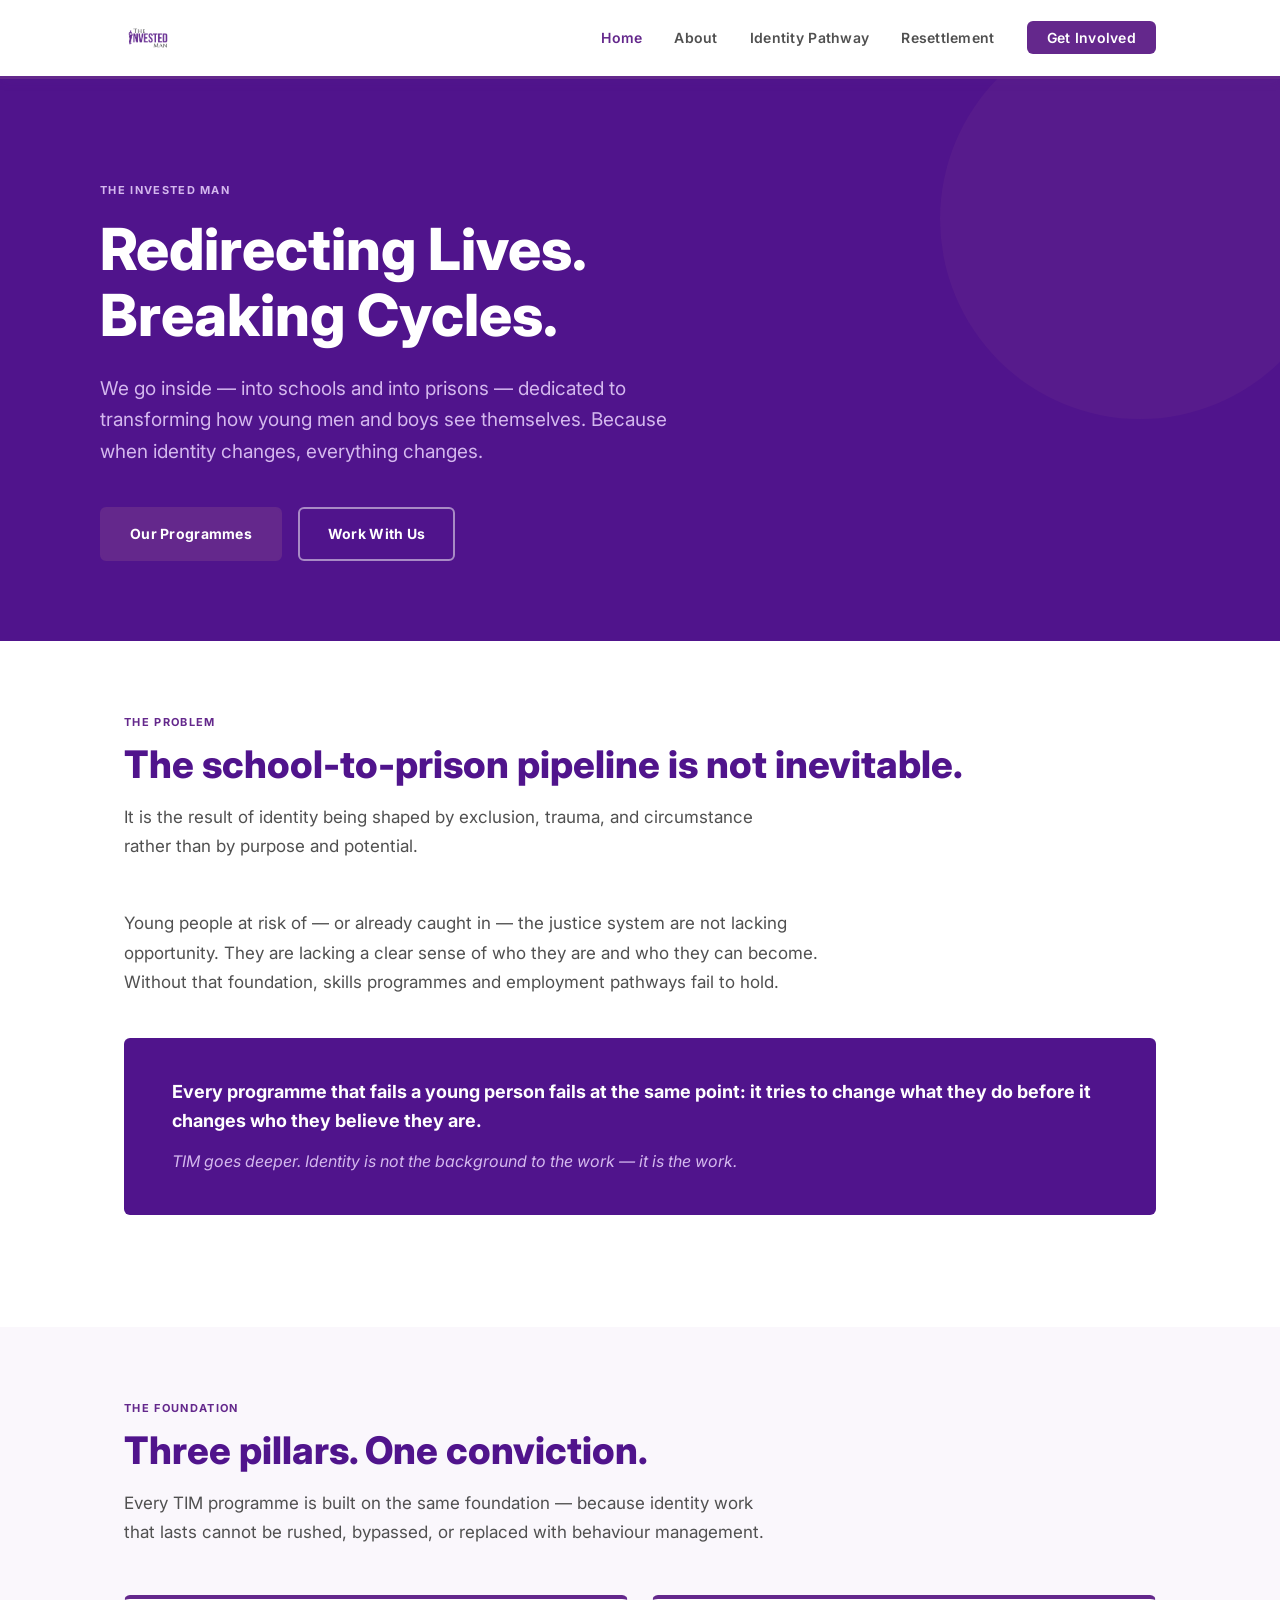
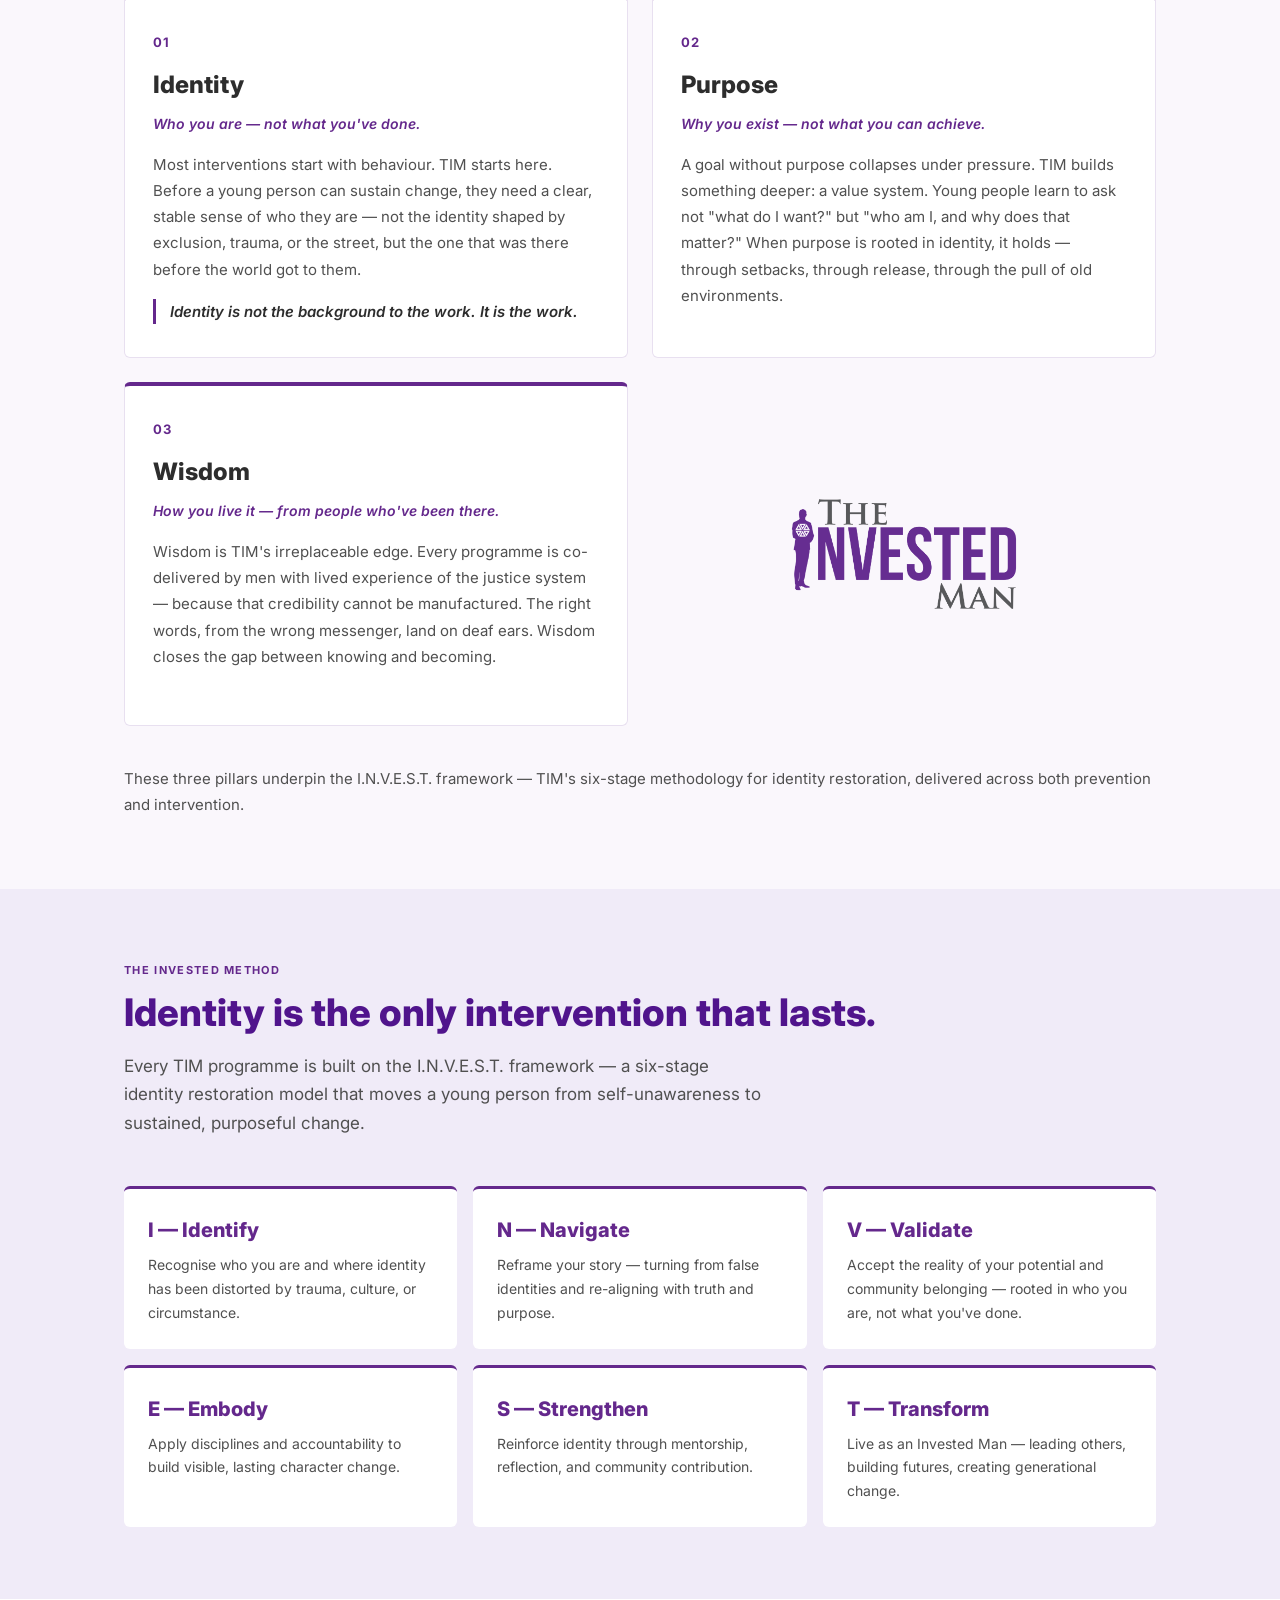
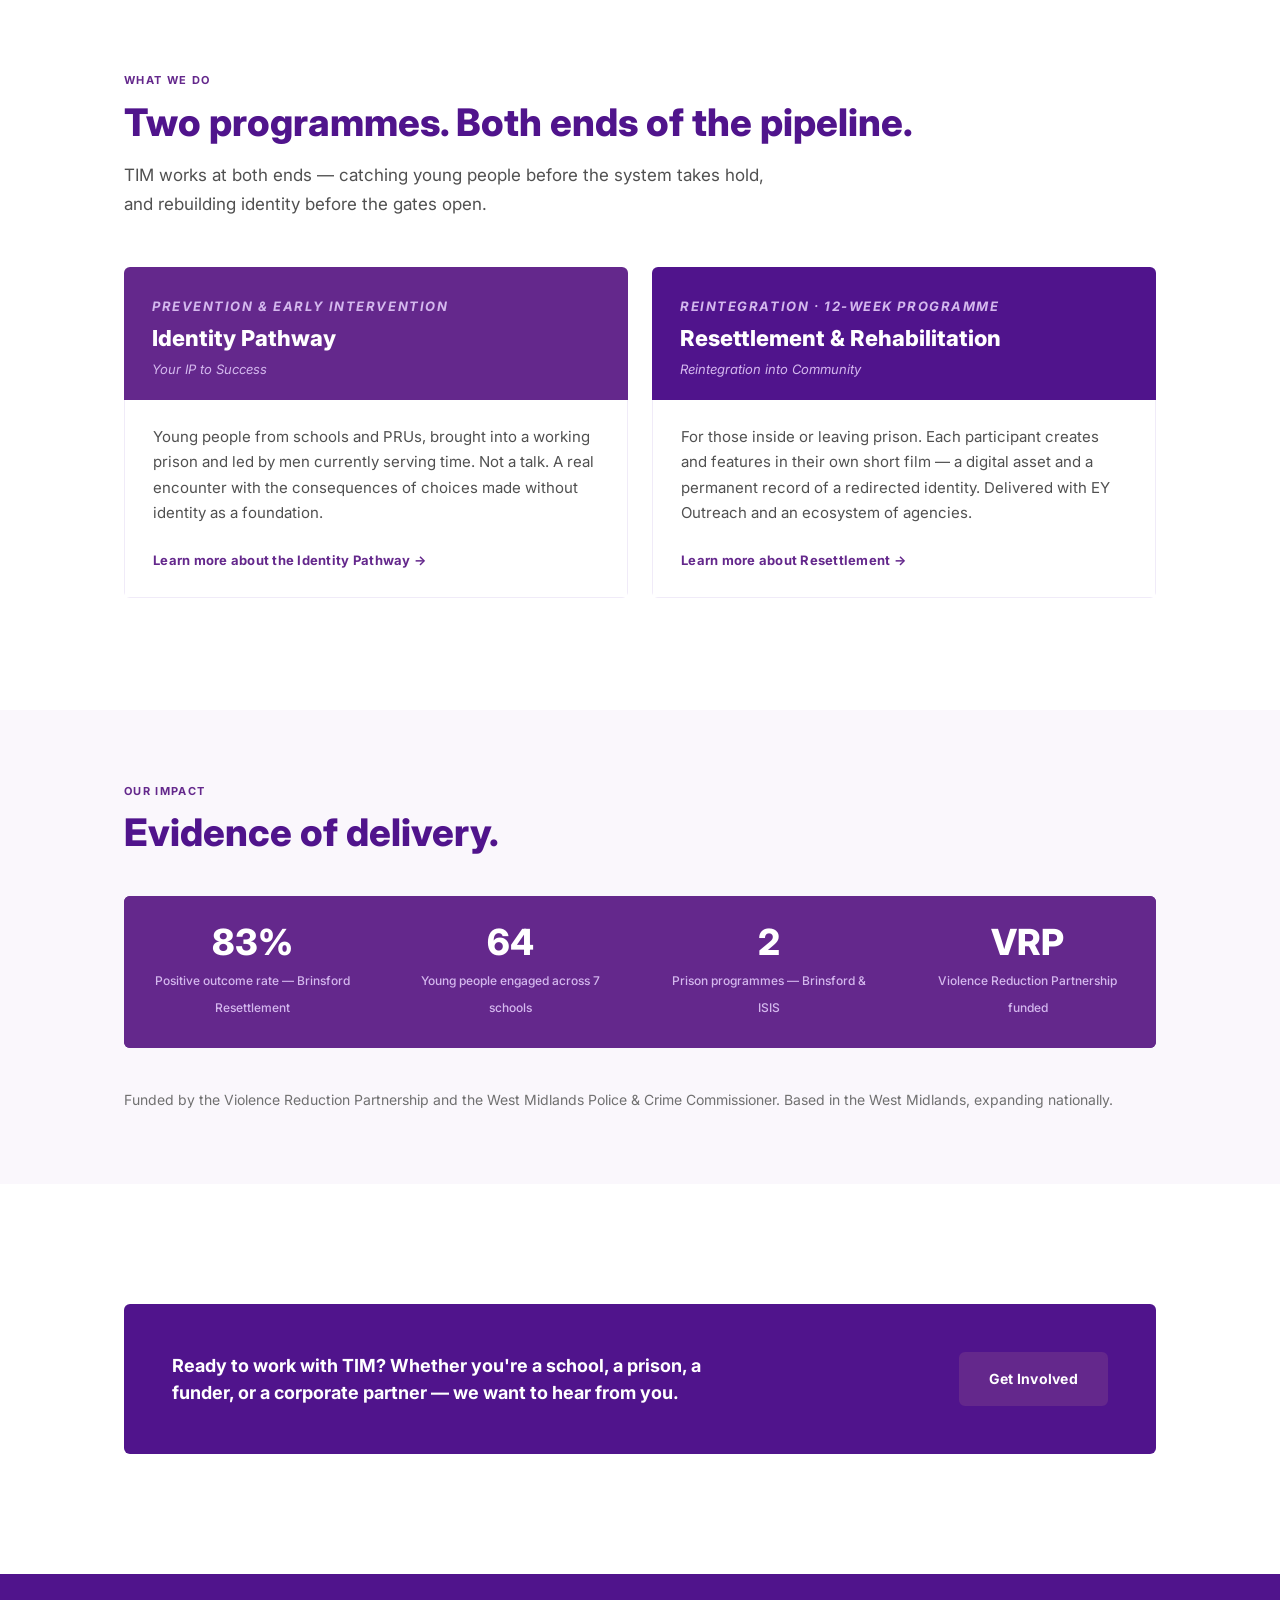
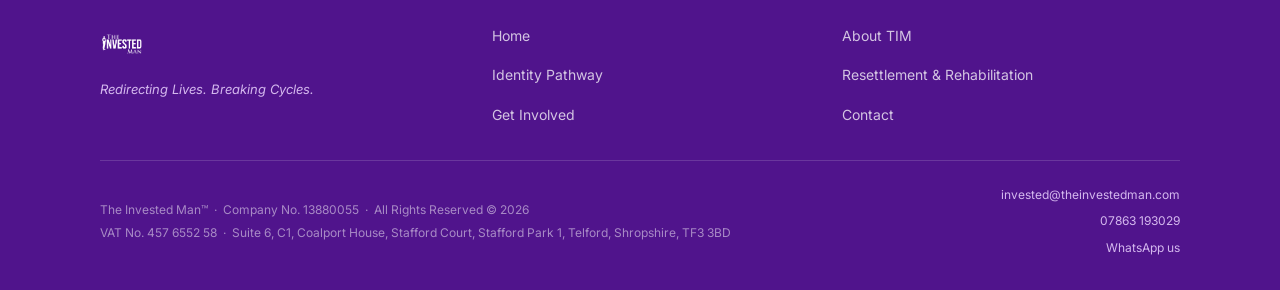
==== commit ca35c663: ""Update What We Do intro line"" ====
--- a/index.html
+++ b/index.html
@@ -131,7 +131,7 @@
   <div class="container">
     <p class="section-label">What We Do</p>
     <h2 class="section-title">Two programmes. Both ends of the pipeline.</h2>
-    <p class="section-intro">TIM works at both ends of the pipeline — before prison and inside it — with the same methodology and the same goal: a redirected life.</p>
+    <p class="section-intro">TIM works at both ends — catching young people before the system takes hold, and rebuilding identity before the gates open.</p>
     <div class="cards-grid">
       <div class="card">
         <div class="card-header">
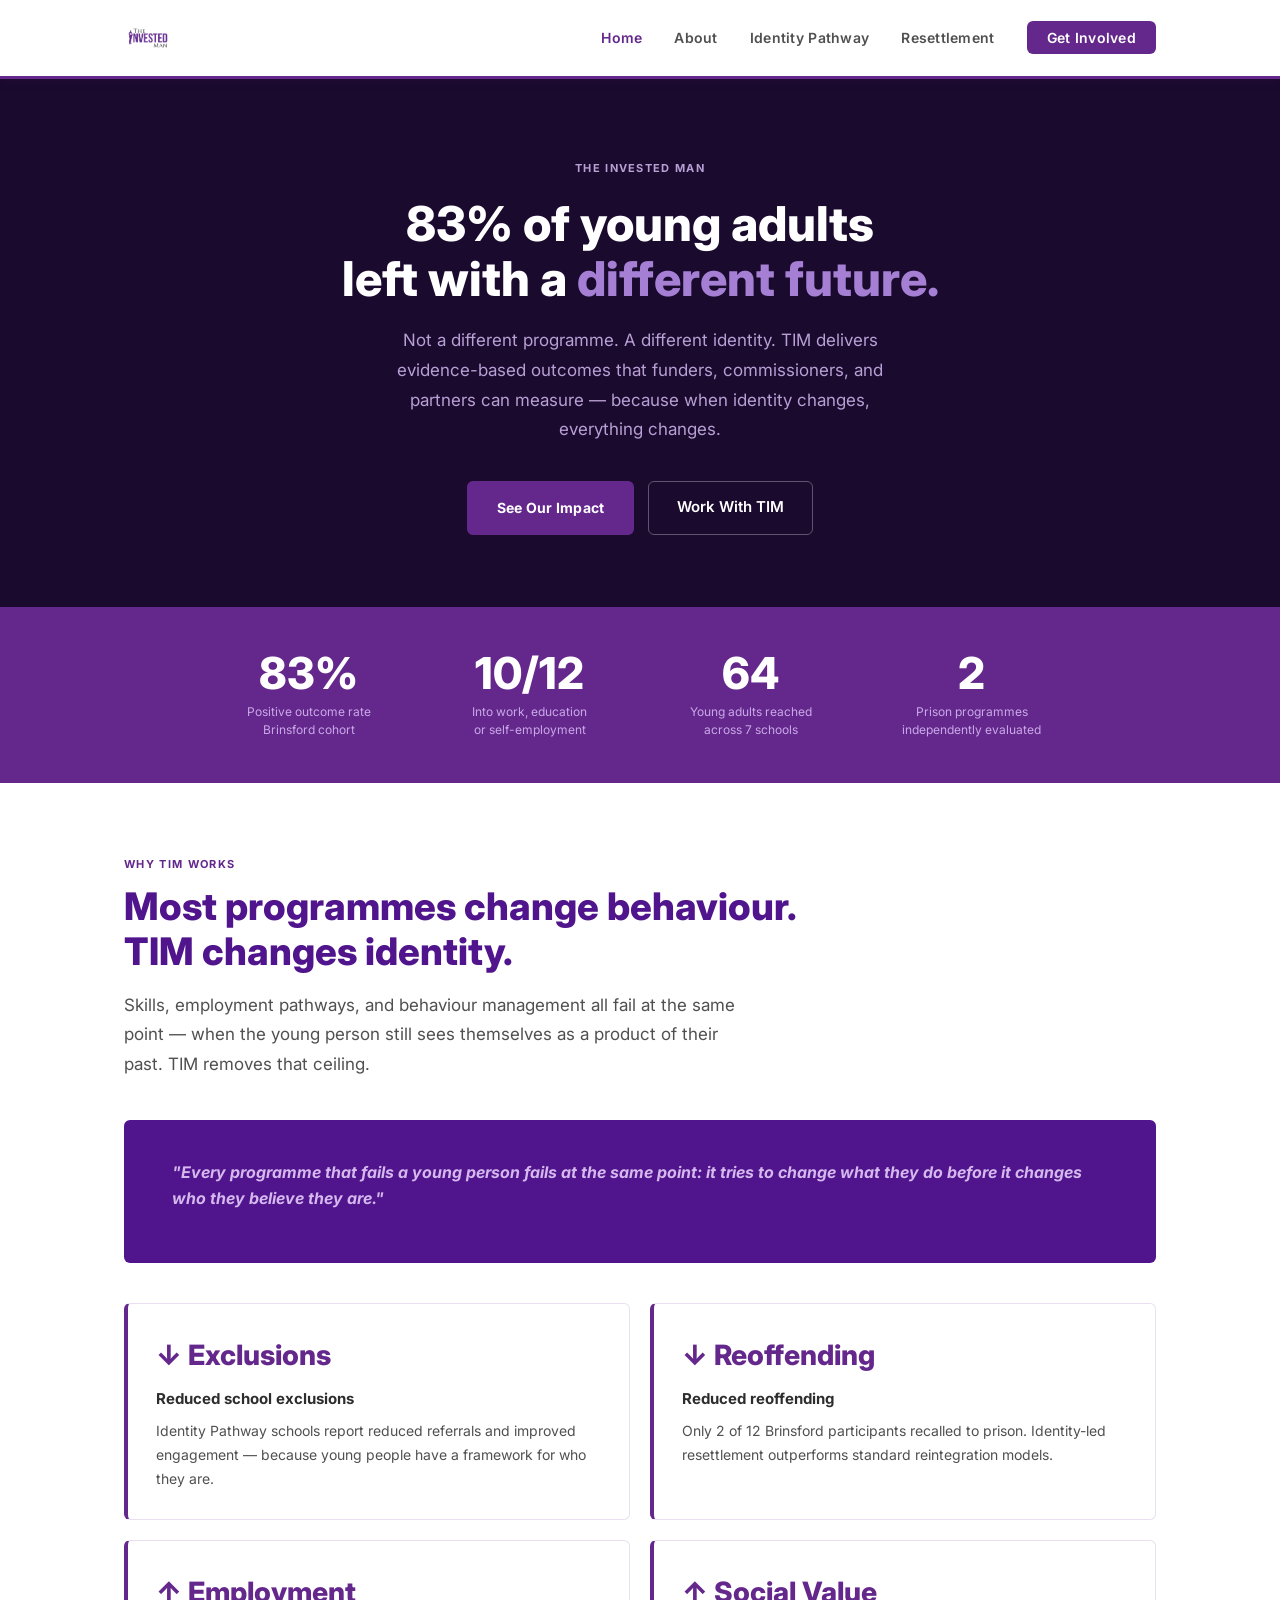
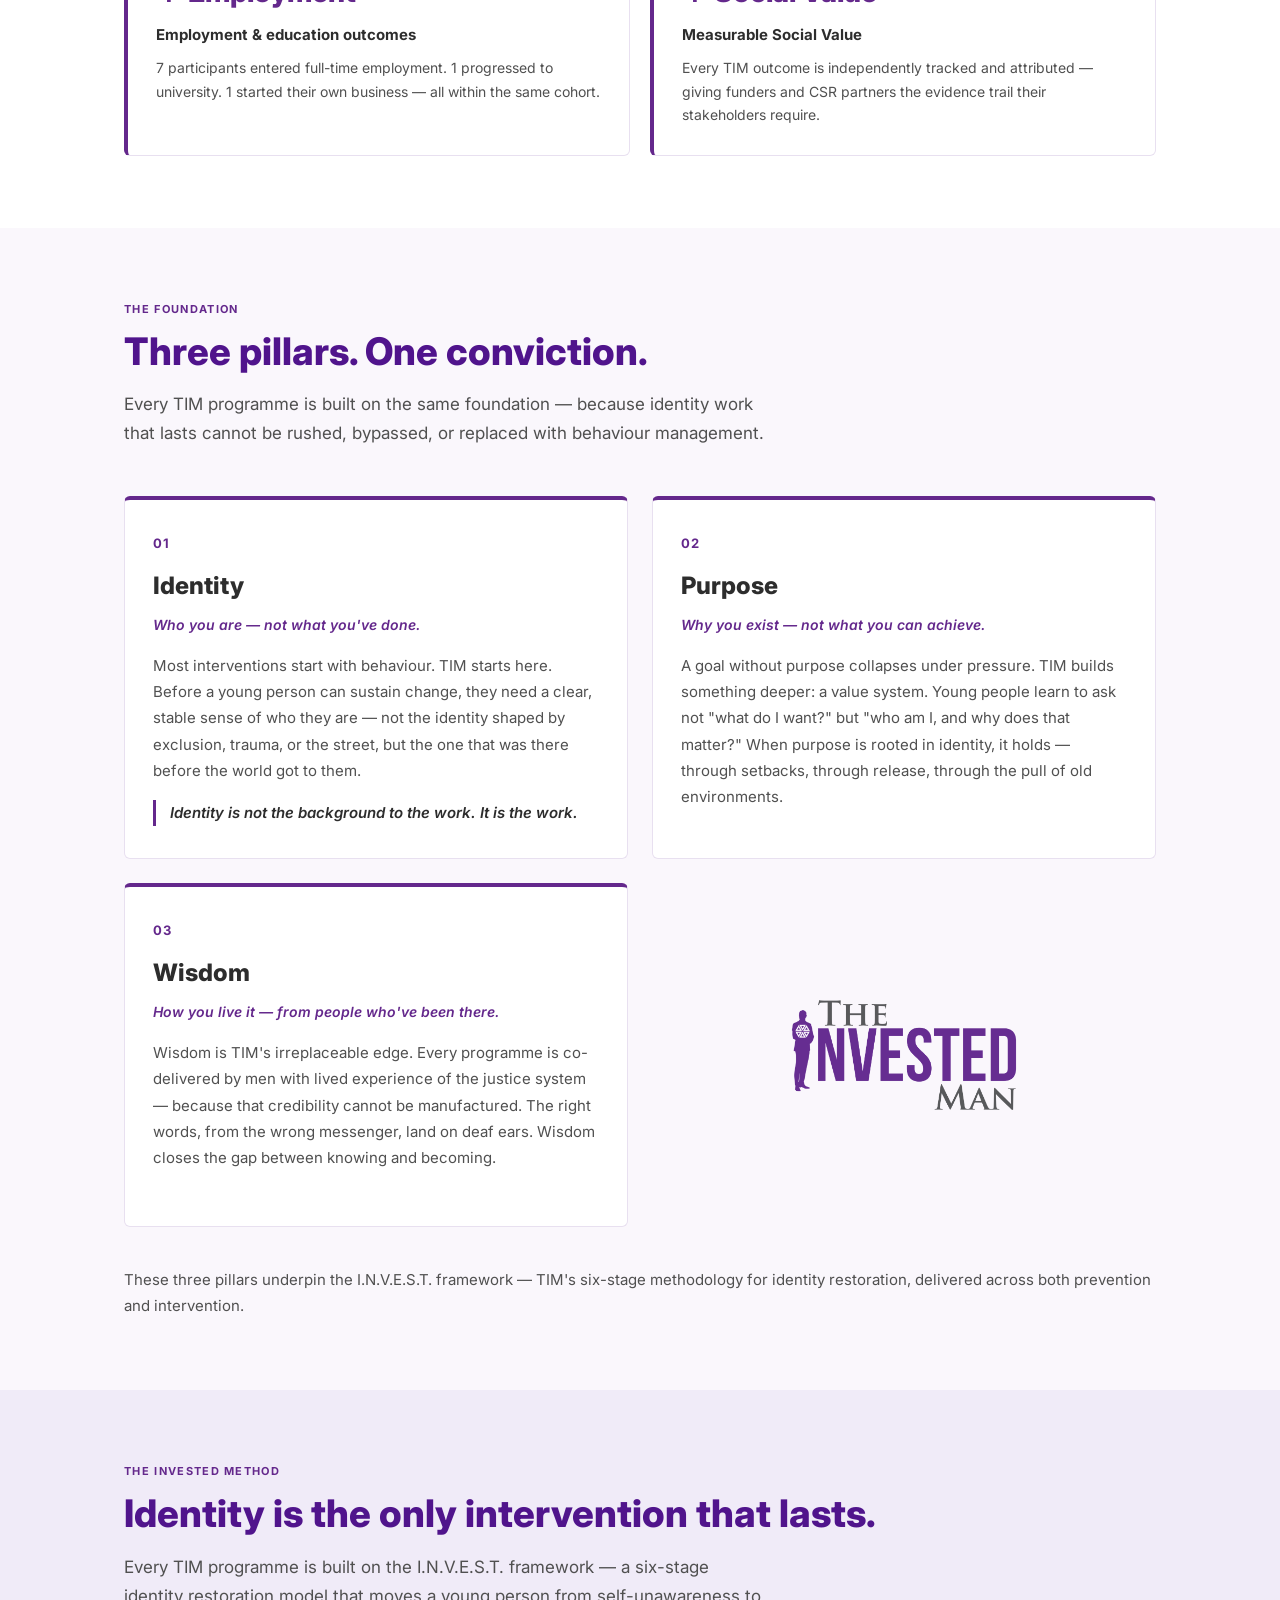
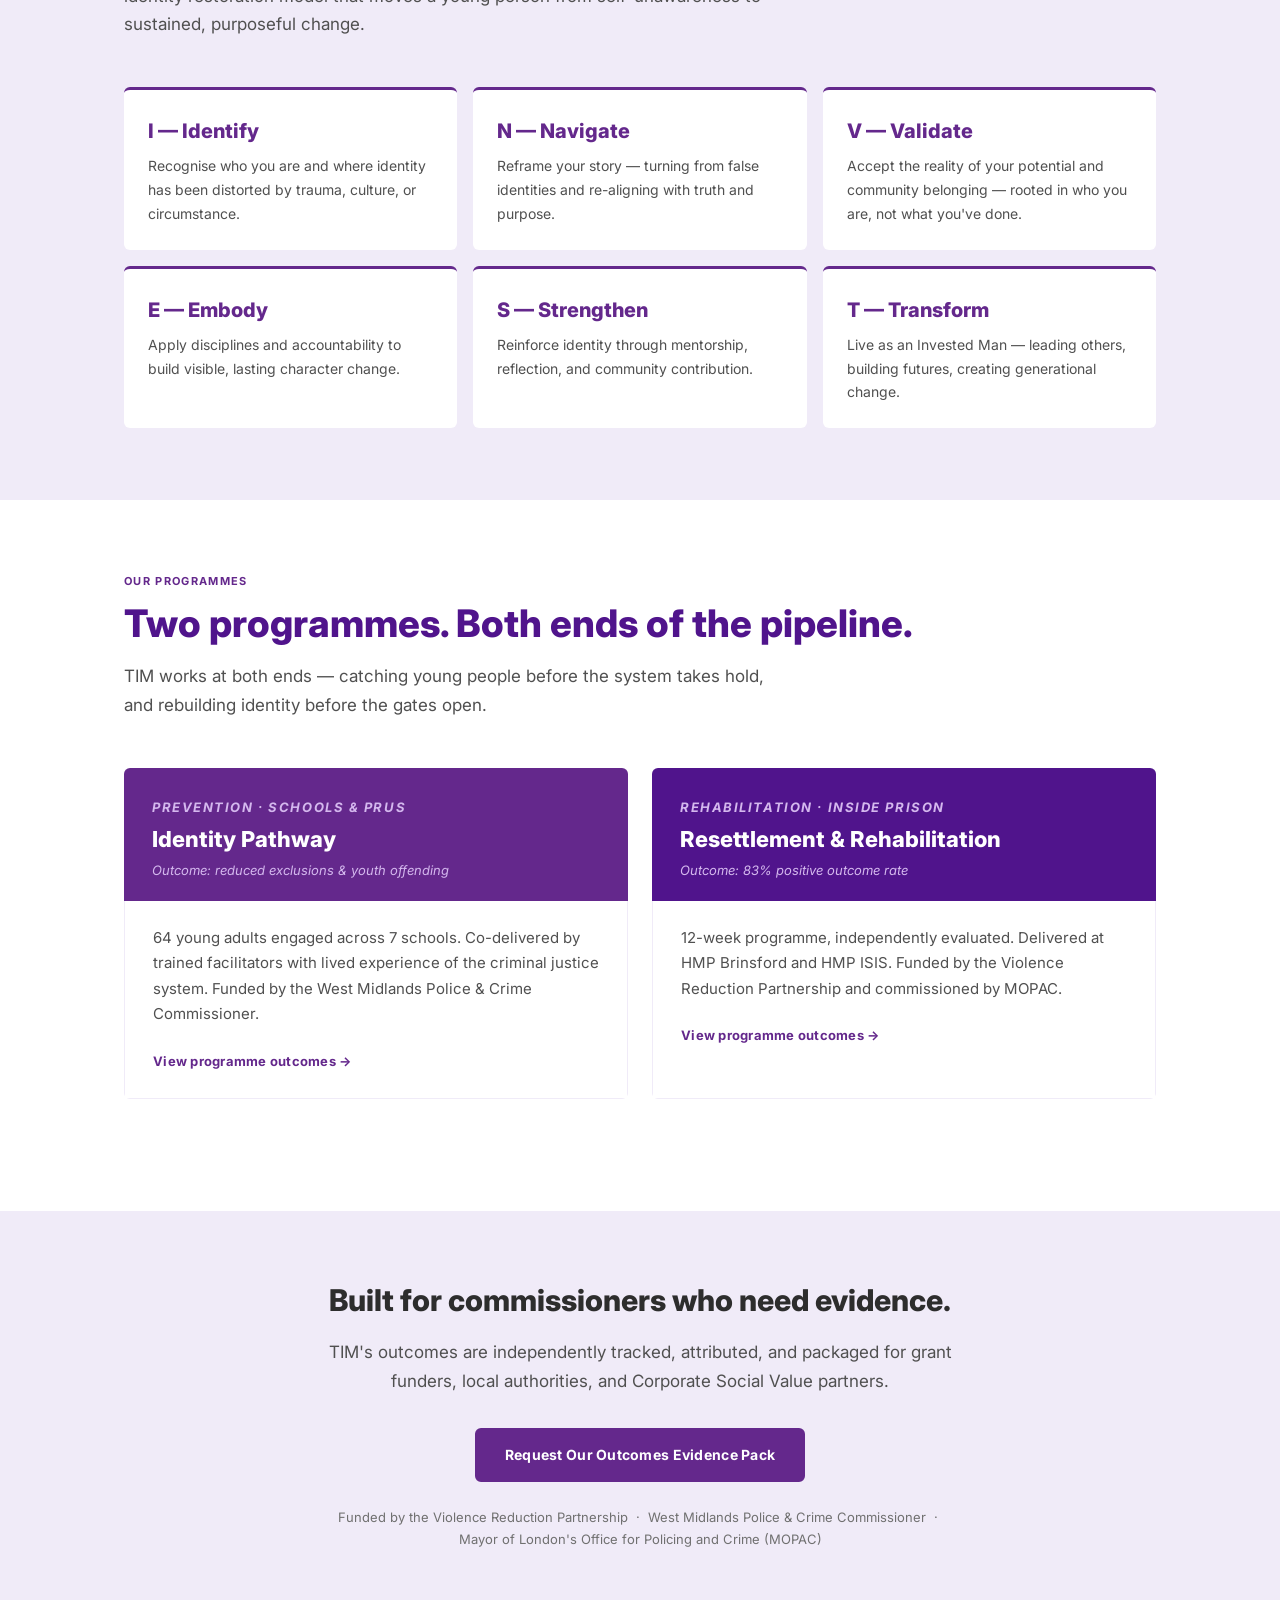
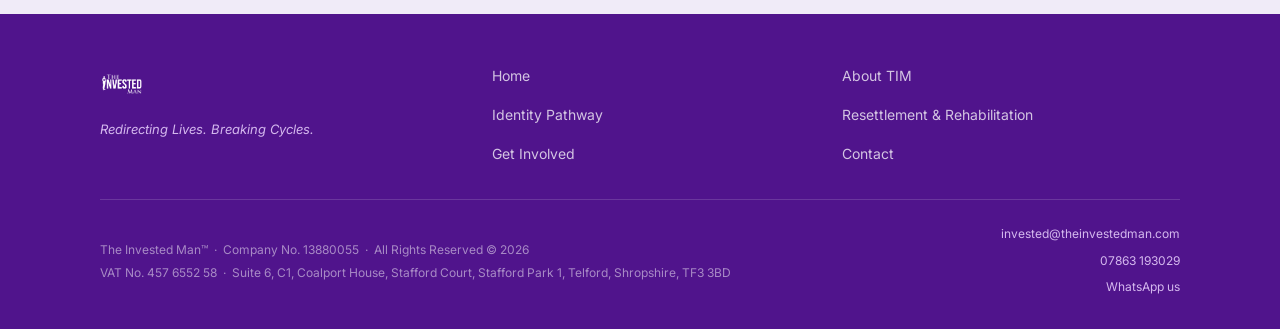
==== commit 347878a3: "Impact-first homepage redesign" ====
--- a/index.html
+++ b/index.html
@@ -11,7 +11,6 @@
 </head>
 <body>
 
-<!-- NAVIGATION -->
 <nav class="nav">
   <div class="nav-inner">
     <a class="nav-logo" href="index.html"><img src="assets/images/tim-logo.png" alt="The Invested Man"></a>
@@ -29,30 +28,70 @@
 </nav>
 
 <!-- HERO -->
-<section class="hero">
-  <div class="hero-inner">
-    <span class="hero-label">The Invested Man</span>
-    <h1>Redirecting Lives.<br>Breaking Cycles.</h1>
-    <p class="hero-sub">We go inside — into schools and into prisons — dedicated to transforming how young men and boys see themselves. Because when identity changes, everything changes.</p>
-    <div class="hero-actions">
-      <a href="identity-pathway.html" class="btn btn-primary">Our Programmes</a>
-      <a href="get-involved.html" class="btn btn-outline">Work With Us</a>
-    </div>
-  </div>
-</section>
-
-<!-- THE PROBLEM -->
+<section style="background:#1a0a2e; padding:80px 24px 72px; text-align:center;">
+  <div style="max-width:720px; margin:0 auto;">
+    <span style="font-size:11px; font-weight:700; letter-spacing:0.12em; color:#b89fd4; text-transform:uppercase; display:block; margin-bottom:18px;">The Invested Man</span>
+    <h1 style="font-size:48px; font-weight:800; color:#fff; line-height:1.15; margin-bottom:20px;">83% of young adults<br>left with a <span style="color:#a47fd4;">different future.</span></h1>
+    <p style="font-size:17px; color:#b89fd4; max-width:540px; margin:0 auto 36px; line-height:1.75;">Not a different programme. A different identity. TIM delivers evidence-based outcomes that funders, commissioners, and partners can measure — because when identity changes, everything changes.</p>
+    <div style="display:flex; gap:14px; justify-content:center; flex-wrap:wrap;">
+      <a href="resettlement.html" class="btn btn-primary">See Our Impact</a>
+      <a href="get-involved.html" style="border:1.5px solid rgba(255,255,255,0.3); color:#fff; padding:12px 28px; border-radius:var(--radius); font-size:15px; font-weight:600; text-decoration:none;">Work With TIM</a>
+    </div>
+  </div>
+</section>
+
+<!-- IMPACT BAR -->
+<section style="background:var(--purple); padding:44px 24px;">
+  <div style="max-width:860px; margin:0 auto; display:grid; grid-template-columns:repeat(4,1fr); gap:24px; text-align:center;">
+    <div>
+      <div style="font-size:44px; font-weight:800; color:#fff; line-height:1;">83%</div>
+      <div style="font-size:12px; color:#c9a8e8; margin-top:8px; line-height:1.5;">Positive outcome rate<br>Brinsford cohort</div>
+    </div>
+    <div>
+      <div style="font-size:44px; font-weight:800; color:#fff; line-height:1;">10/12</div>
+      <div style="font-size:12px; color:#c9a8e8; margin-top:8px; line-height:1.5;">Into work, education<br>or self-employment</div>
+    </div>
+    <div>
+      <div style="font-size:44px; font-weight:800; color:#fff; line-height:1;">64</div>
+      <div style="font-size:12px; color:#c9a8e8; margin-top:8px; line-height:1.5;">Young adults reached<br>across 7 schools</div>
+    </div>
+    <div>
+      <div style="font-size:44px; font-weight:800; color:#fff; line-height:1;">2</div>
+      <div style="font-size:12px; color:#c9a8e8; margin-top:8px; line-height:1.5;">Prison programmes<br>independently evaluated</div>
+    </div>
+  </div>
+</section>
+
+<!-- WHY TIM WORKS -->
 <section class="section">
   <div class="container">
-    <p class="section-label">The Problem</p>
-    <h2 class="section-title">The school-to-prison pipeline is not inevitable.</h2>
-    <p class="section-intro">It is the result of identity being shaped by exclusion, trauma, and circumstance rather than by purpose and potential.</p>
-    <p style="color:var(--grey); font-size:17px; max-width:700px; line-height:1.75; margin-bottom:16px;">
-      Young people at risk of — or already caught in — the justice system are not lacking opportunity. They are lacking a clear sense of who they are and who they can become. Without that foundation, skills programmes and employment pathways fail to hold.
-    </p>
-    <div class="conviction">
-      <p>Every programme that fails a young person fails at the same point: it tries to change what they do before it changes who they believe they are.</p>
-      <p>TIM goes deeper. Identity is not the background to the work — it is the work.</p>
+    <p class="section-label">Why TIM Works</p>
+    <h2 class="section-title">Most programmes change behaviour.<br>TIM changes identity.</h2>
+    <p style="font-size:17px; color:var(--grey); max-width:620px; line-height:1.75; margin-bottom:24px;">Skills, employment pathways, and behaviour management all fail at the same point — when the young person still sees themselves as a product of their past. TIM removes that ceiling.</p>
+    <div class="conviction" style="margin-bottom:40px;">
+      <p>"Every programme that fails a young person fails at the same point: it tries to change what they do before it changes who they believe they are."</p>
+    </div>
+    <div style="display:grid; grid-template-columns:1fr 1fr; gap:20px;">
+      <div style="border:1px solid #E8E0F0; border-left:4px solid var(--purple); border-radius:var(--radius); padding:28px;">
+        <div style="font-size:28px; font-weight:800; color:var(--purple); margin-bottom:6px;">↓ Exclusions</div>
+        <div style="font-size:15px; font-weight:700; color:var(--dark); margin-bottom:8px;">Reduced school exclusions</div>
+        <p style="font-size:14px; color:var(--grey); line-height:1.7;">Identity Pathway schools report reduced referrals and improved engagement — because young people have a framework for who they are.</p>
+      </div>
+      <div style="border:1px solid #E8E0F0; border-left:4px solid var(--purple); border-radius:var(--radius); padding:28px;">
+        <div style="font-size:28px; font-weight:800; color:var(--purple); margin-bottom:6px;">↓ Reoffending</div>
+        <div style="font-size:15px; font-weight:700; color:var(--dark); margin-bottom:8px;">Reduced reoffending</div>
+        <p style="font-size:14px; color:var(--grey); line-height:1.7;">Only 2 of 12 Brinsford participants recalled to prison. Identity-led resettlement outperforms standard reintegration models.</p>
+      </div>
+      <div style="border:1px solid #E8E0F0; border-left:4px solid var(--purple); border-radius:var(--radius); padding:28px;">
+        <div style="font-size:28px; font-weight:800; color:var(--purple); margin-bottom:6px;">↑ Employment</div>
+        <div style="font-size:15px; font-weight:700; color:var(--dark); margin-bottom:8px;">Employment &amp; education outcomes</div>
+        <p style="font-size:14px; color:var(--grey); line-height:1.7;">7 participants entered full-time employment. 1 progressed to university. 1 started their own business — all within the same cohort.</p>
+      </div>
+      <div style="border:1px solid #E8E0F0; border-left:4px solid var(--purple); border-radius:var(--radius); padding:28px;">
+        <div style="font-size:28px; font-weight:800; color:var(--purple); margin-bottom:6px;">↑ Social Value</div>
+        <div style="font-size:15px; font-weight:700; color:var(--dark); margin-bottom:8px;">Measurable Social Value</div>
+        <p style="font-size:14px; color:var(--grey); line-height:1.7;">Every TIM outcome is independently tracked and attributed — giving funders and CSR partners the evidence trail their stakeholders require.</p>
+      </div>
     </div>
   </div>
 </section>
@@ -129,62 +168,46 @@
 <!-- TWO PROGRAMMES -->
 <section class="section">
   <div class="container">
-    <p class="section-label">What We Do</p>
+    <p class="section-label">Our Programmes</p>
     <h2 class="section-title">Two programmes. Both ends of the pipeline.</h2>
     <p class="section-intro">TIM works at both ends — catching young people before the system takes hold, and rebuilding identity before the gates open.</p>
     <div class="cards-grid">
       <div class="card">
         <div class="card-header">
-          <p class="card-tag">Prevention &amp; Early Intervention</p>
+          <p class="card-tag">Prevention · Schools &amp; PRUs</p>
           <h3>Identity Pathway</h3>
-          <p>Your IP to Success</p>
+          <p>Outcome: reduced exclusions &amp; youth offending</p>
         </div>
         <div class="card-body">
-          <p>Young people from schools and PRUs, brought into a working prison and led by men currently serving time. Not a talk. A real encounter with the consequences of choices made without identity as a foundation.</p>
-          <a class="card-link" href="identity-pathway.html">Learn more about the Identity Pathway →</a>
+          <p>64 young adults engaged across 7 schools. Co-delivered by trained facilitators with lived experience of the criminal justice system. Funded by the West Midlands Police &amp; Crime Commissioner.</p>
+          <a class="card-link" href="identity-pathway.html">View programme outcomes →</a>
         </div>
       </div>
       <div class="card">
         <div class="card-header dark">
-          <p class="card-tag">Reintegration · 12-Week Programme</p>
+          <p class="card-tag">Rehabilitation · Inside Prison</p>
           <h3>Resettlement &amp; Rehabilitation</h3>
-          <p>Reintegration into Community</p>
+          <p>Outcome: 83% positive outcome rate</p>
         </div>
         <div class="card-body">
-          <p>For those inside or leaving prison. Each participant creates and features in their own short film — a digital asset and a permanent record of a redirected identity. Delivered with EY Outreach and an ecosystem of agencies.</p>
-          <a class="card-link" href="resettlement.html">Learn more about Resettlement →</a>
-        </div>
-      </div>
-    </div>
-  </div>
-</section>
-
-<!-- IMPACT STATS -->
-<section class="section section-light">
-  <div class="container">
-    <p class="section-label">Our Impact</p>
-    <h2 class="section-title">Evidence of delivery.</h2>
-    <div class="stat-strip stat-strip-4">
-      <div class="stat-item"><span class="stat-num">83%</span><span class="stat-label">Positive outcome rate — Brinsford Resettlement</span></div>
-      <div class="stat-item"><span class="stat-num">64</span><span class="stat-label">Young people engaged across 7 schools</span></div>
-      <div class="stat-item"><span class="stat-num">2</span><span class="stat-label">Prison programmes — Brinsford &amp; ISIS</span></div>
-      <div class="stat-item"><span class="stat-num">VRP</span><span class="stat-label">Violence Reduction Partnership funded</span></div>
-    </div>
-    <p style="font-size:14px; color:var(--mid-grey);">Funded by the Violence Reduction Partnership and the West Midlands Police &amp; Crime Commissioner. Based in the West Midlands, expanding nationally.</p>
-  </div>
-</section>
-
-<!-- CTA -->
-<section class="section">
-  <div class="container">
-    <div class="cta-block">
-      <p>Ready to work with TIM? Whether you're a school, a prison, a funder, or a corporate partner — we want to hear from you.</p>
-      <a href="get-involved.html" class="btn btn-primary">Get Involved</a>
-    </div>
-  </div>
-</section>
-
-<!-- FOOTER -->
+          <p>12-week programme, independently evaluated. Delivered at HMP Brinsford and HMP ISIS. Funded by the Violence Reduction Partnership and commissioned by MOPAC.</p>
+          <a class="card-link" href="resettlement.html">View programme outcomes →</a>
+        </div>
+      </div>
+    </div>
+  </div>
+</section>
+
+<!-- FUNDER CTA -->
+<section style="background:var(--light-bg); padding:64px 24px; text-align:center;">
+  <div style="max-width:640px; margin:0 auto;">
+    <h2 style="font-size:30px; font-weight:800; color:var(--dark); margin-bottom:12px;">Built for commissioners who need evidence.</h2>
+    <p style="font-size:17px; color:var(--grey); margin-bottom:32px; line-height:1.7;">TIM's outcomes are independently tracked, attributed, and packaged for grant funders, local authorities, and Corporate Social Value partners.</p>
+    <a href="mailto:invested@theinvestedman.com?subject=Outcomes Evidence Pack" class="btn btn-primary">Request Our Outcomes Evidence Pack</a>
+    <p style="font-size:13px; color:var(--mid-grey); margin-top:24px; line-height:1.7;">Funded by the Violence Reduction Partnership &nbsp;·&nbsp; West Midlands Police &amp; Crime Commissioner &nbsp;·&nbsp; Mayor of London's Office for Policing and Crime (MOPAC)</p>
+  </div>
+</section>
+
 <footer class="footer">
   <div class="footer-inner">
     <div class="footer-top">
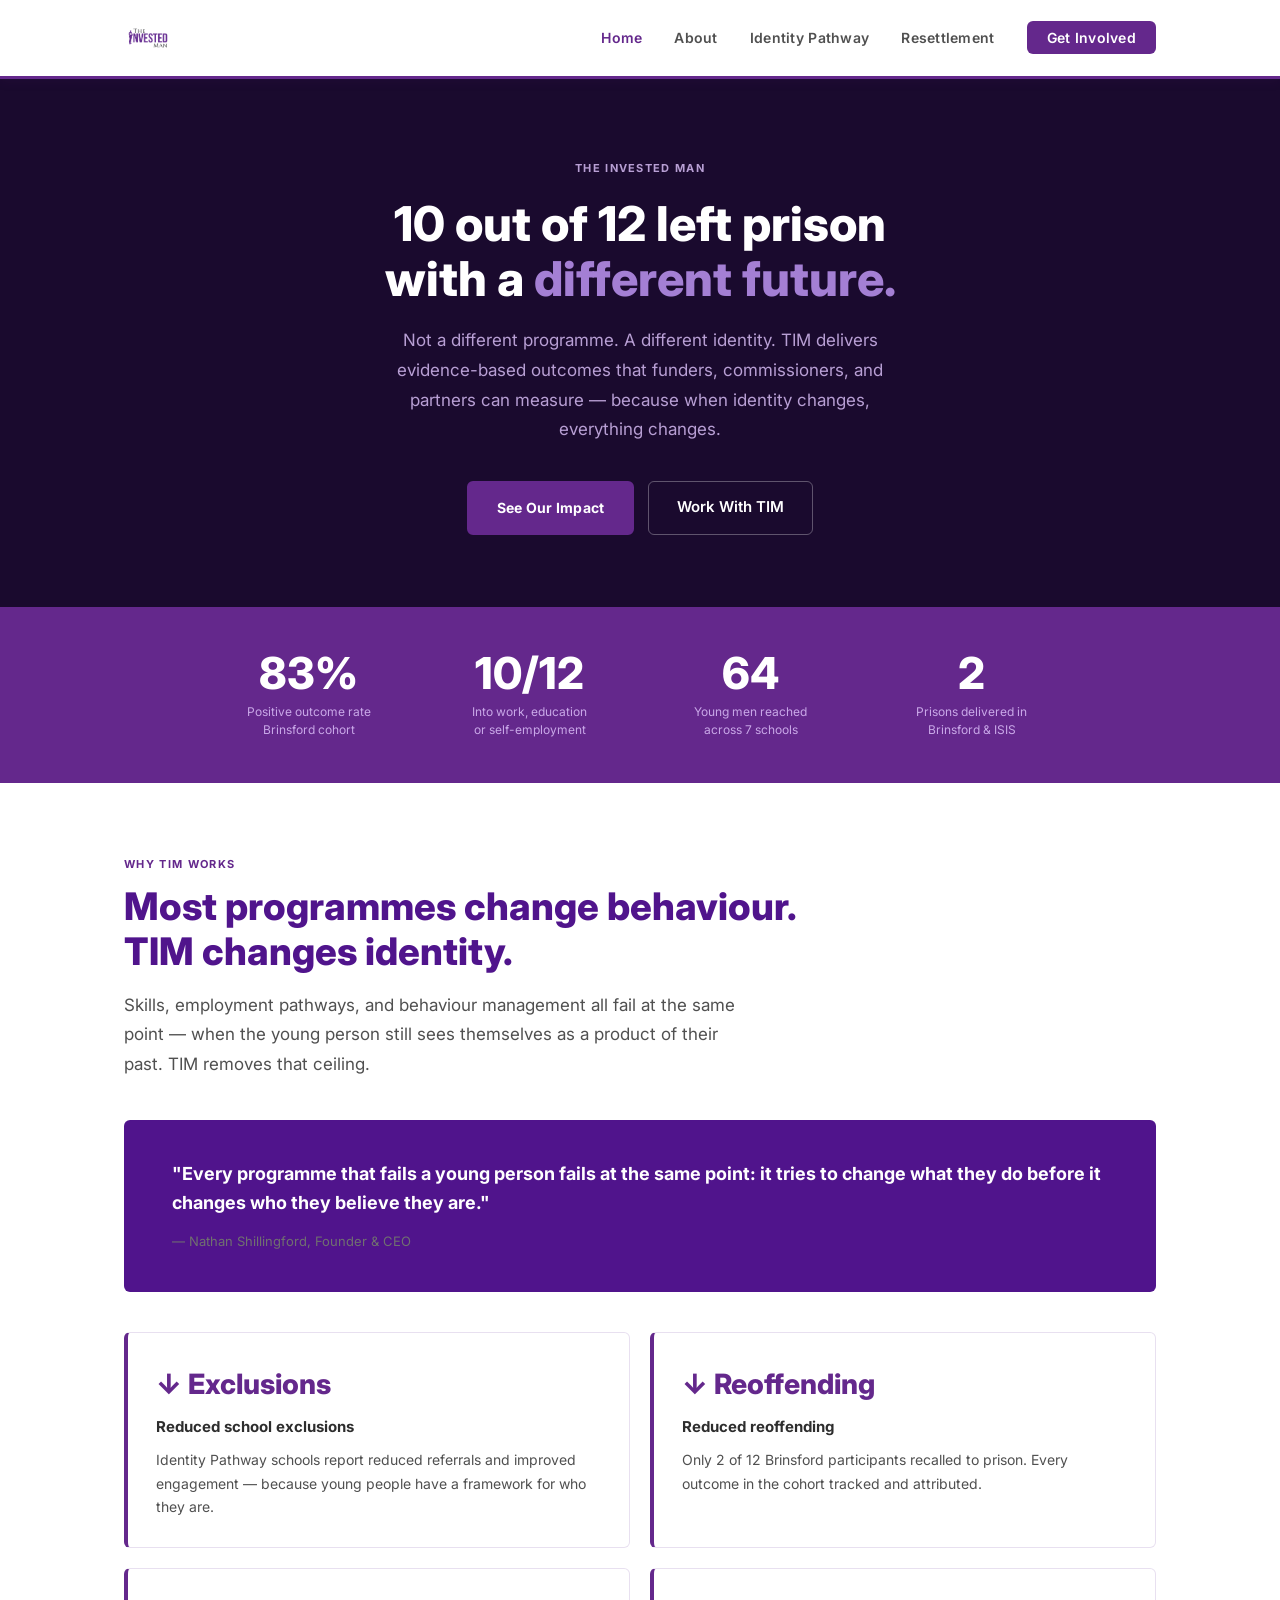
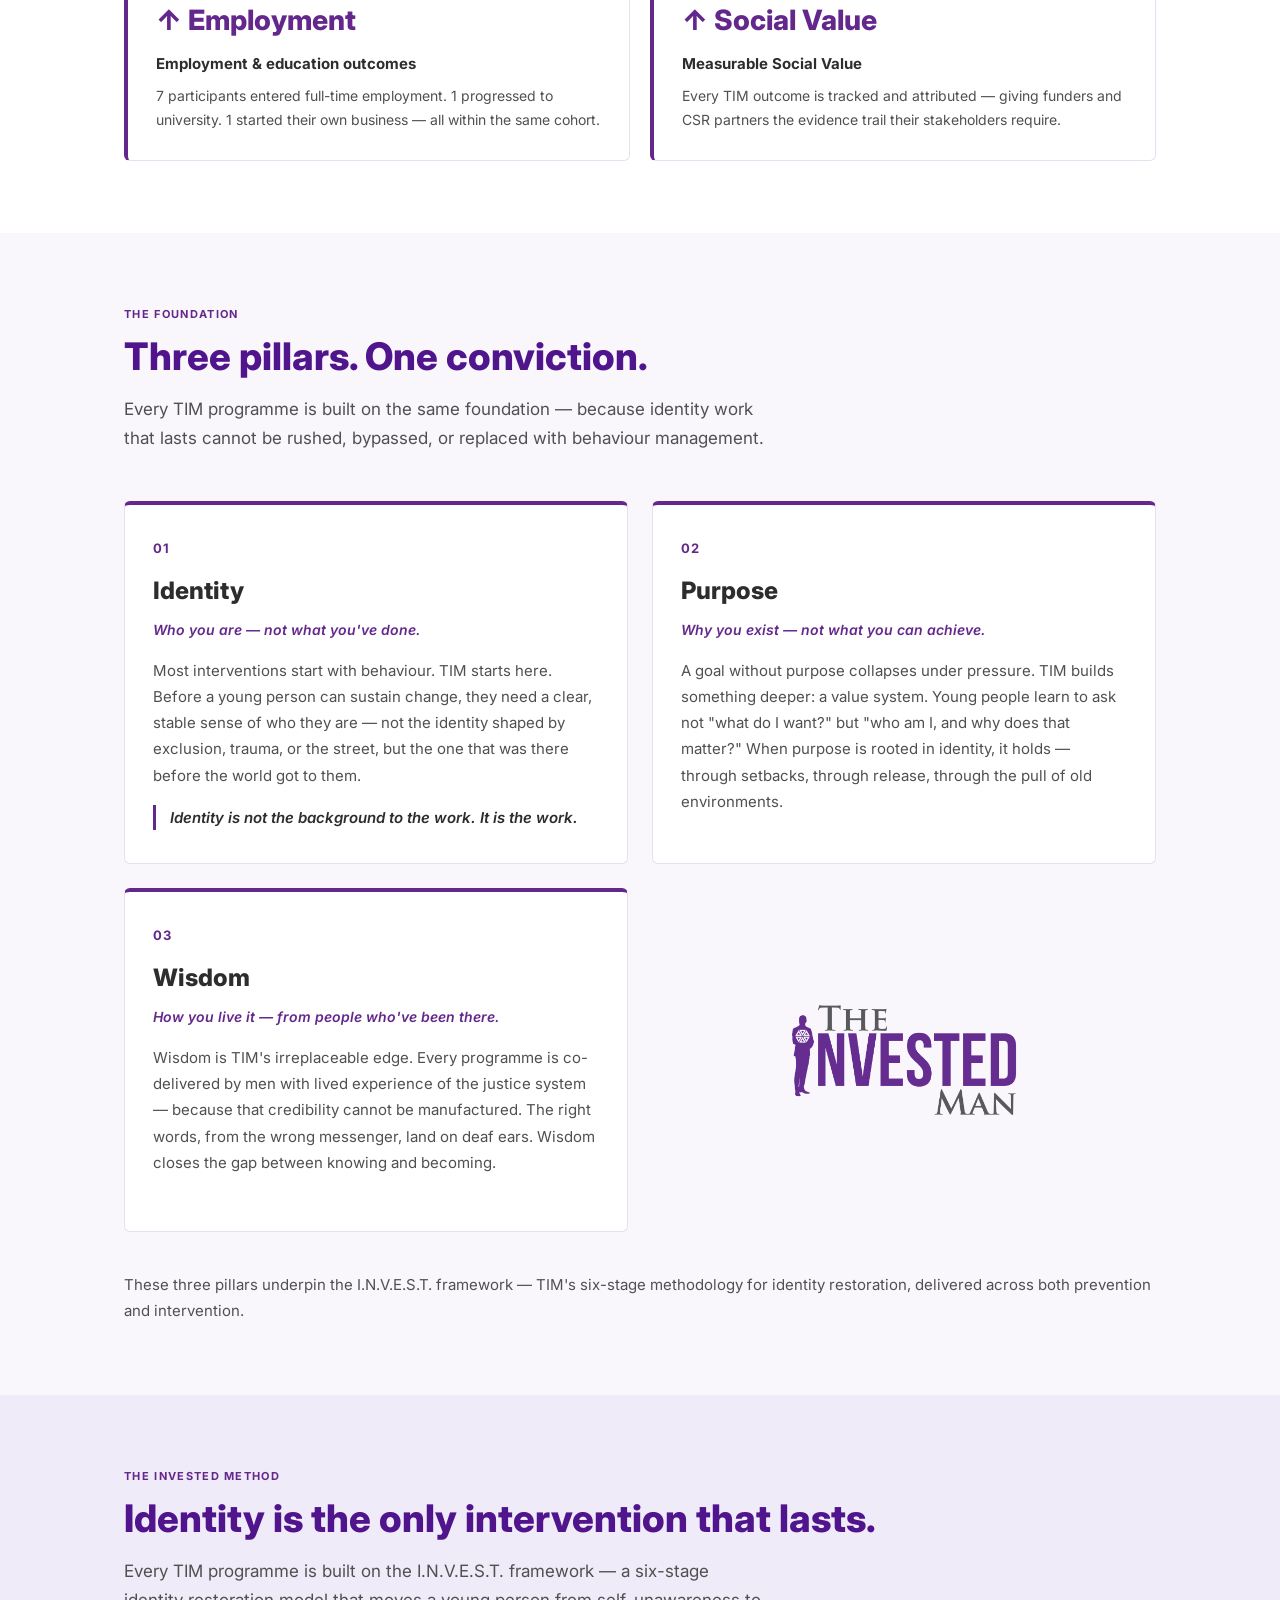
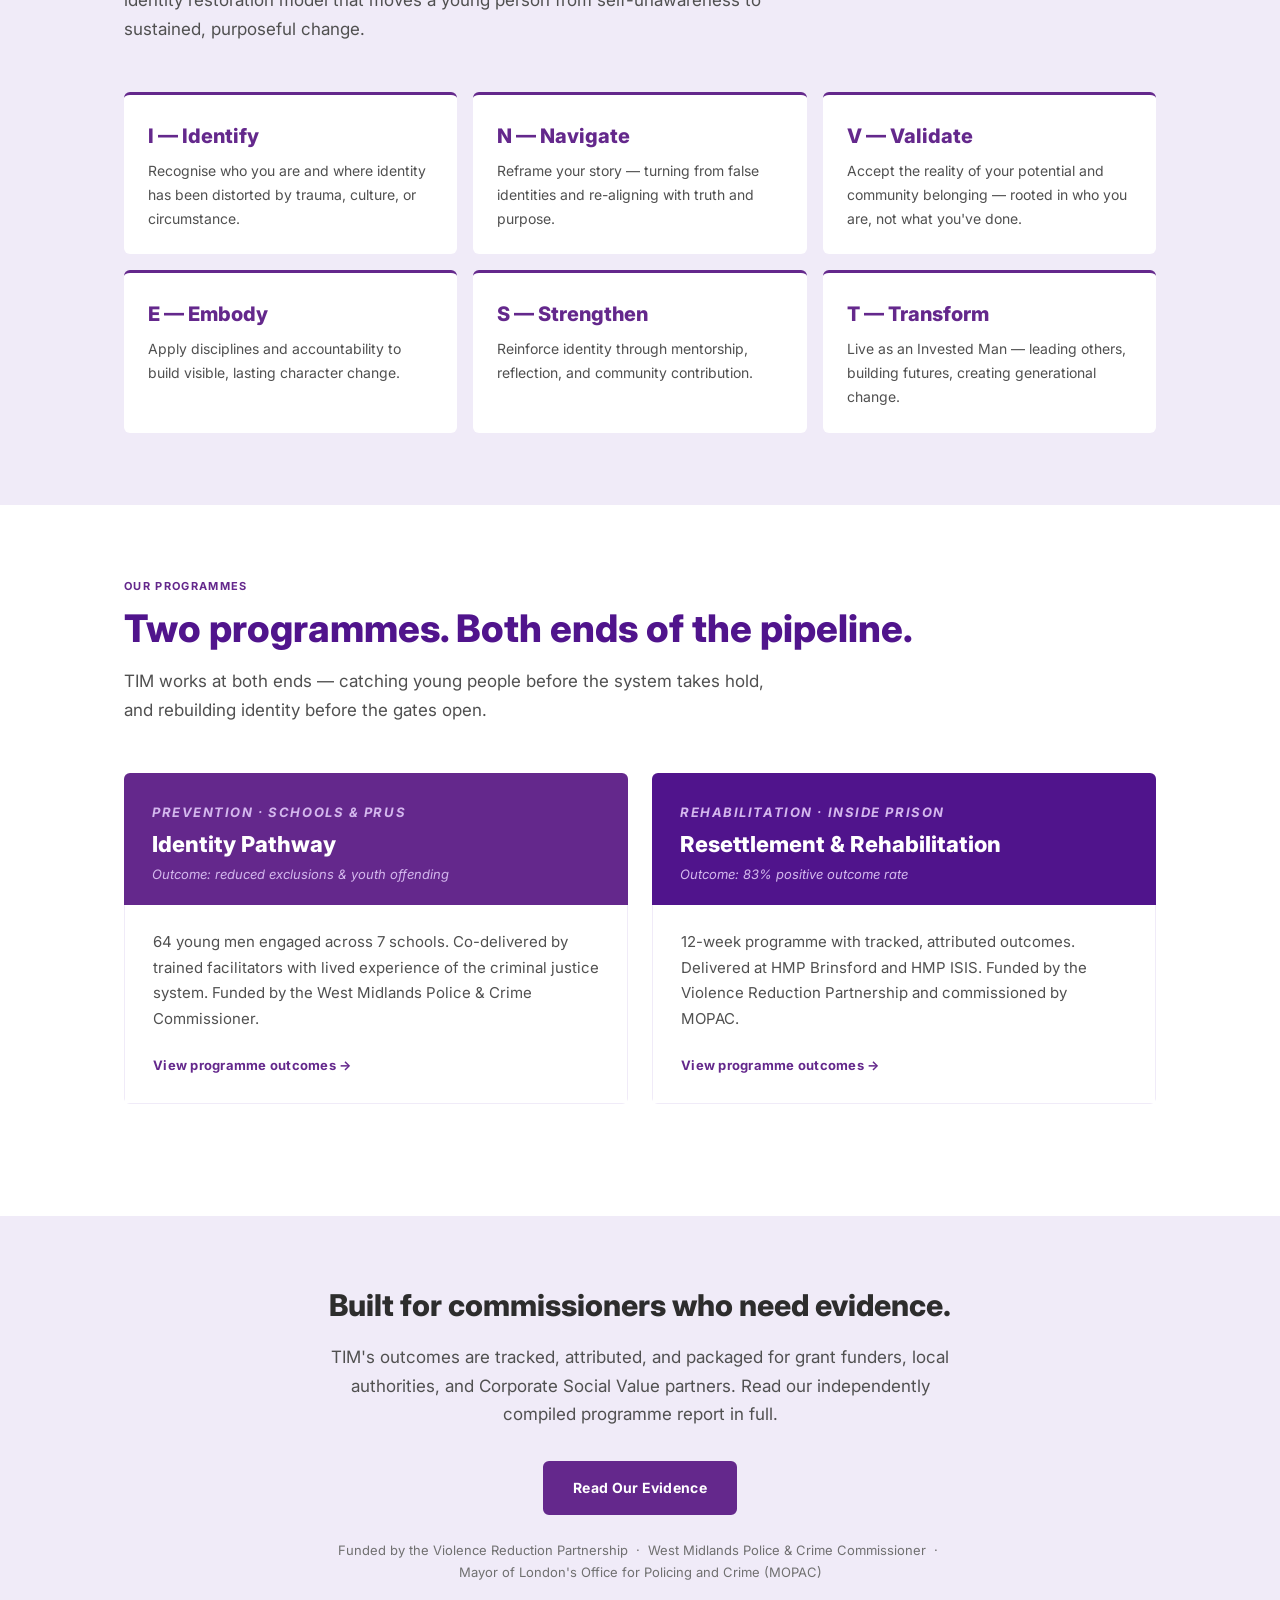
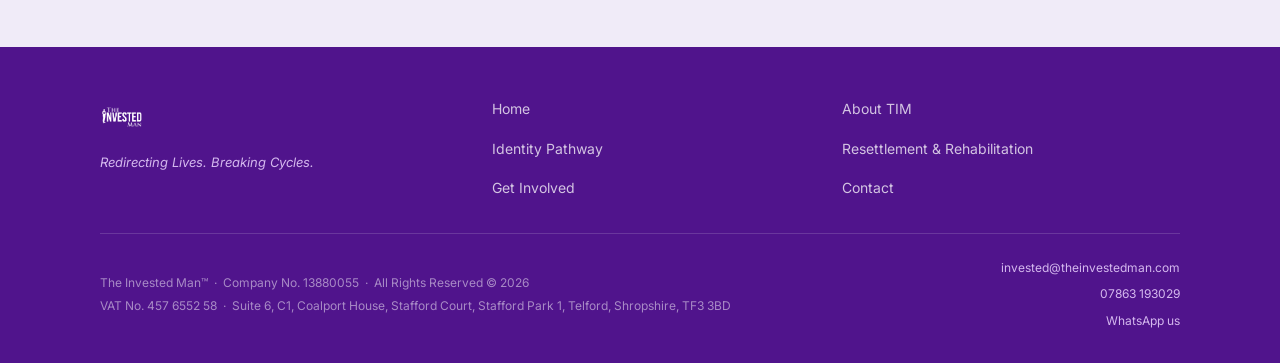
==== commit 3f41c0cb: "Add evidence page with gated report download, fix outcome claims" ====
--- a/index.html
+++ b/index.html
@@ -31,7 +31,7 @@
 <section style="background:#1a0a2e; padding:80px 24px 72px; text-align:center;">
   <div style="max-width:720px; margin:0 auto;">
     <span style="font-size:11px; font-weight:700; letter-spacing:0.12em; color:#b89fd4; text-transform:uppercase; display:block; margin-bottom:18px;">The Invested Man</span>
-    <h1 style="font-size:48px; font-weight:800; color:#fff; line-height:1.15; margin-bottom:20px;">83% of young adults<br>left with a <span style="color:#a47fd4;">different future.</span></h1>
+    <h1 style="font-size:48px; font-weight:800; color:#fff; line-height:1.15; margin-bottom:20px;">10 out of 12 left prison<br>with a <span style="color:#a47fd4;">different future.</span></h1>
     <p style="font-size:17px; color:#b89fd4; max-width:540px; margin:0 auto 36px; line-height:1.75;">Not a different programme. A different identity. TIM delivers evidence-based outcomes that funders, commissioners, and partners can measure — because when identity changes, everything changes.</p>
     <div style="display:flex; gap:14px; justify-content:center; flex-wrap:wrap;">
       <a href="resettlement.html" class="btn btn-primary">See Our Impact</a>
@@ -53,11 +53,11 @@
     </div>
     <div>
       <div style="font-size:44px; font-weight:800; color:#fff; line-height:1;">64</div>
-      <div style="font-size:12px; color:#c9a8e8; margin-top:8px; line-height:1.5;">Young adults reached<br>across 7 schools</div>
+      <div style="font-size:12px; color:#c9a8e8; margin-top:8px; line-height:1.5;">Young men reached<br>across 7 schools</div>
     </div>
     <div>
       <div style="font-size:44px; font-weight:800; color:#fff; line-height:1;">2</div>
-      <div style="font-size:12px; color:#c9a8e8; margin-top:8px; line-height:1.5;">Prison programmes<br>independently evaluated</div>
+      <div style="font-size:12px; color:#c9a8e8; margin-top:8px; line-height:1.5;">Prisons delivered in<br>Brinsford &amp; ISIS</div>
     </div>
   </div>
 </section>
@@ -70,6 +70,7 @@
     <p style="font-size:17px; color:var(--grey); max-width:620px; line-height:1.75; margin-bottom:24px;">Skills, employment pathways, and behaviour management all fail at the same point — when the young person still sees themselves as a product of their past. TIM removes that ceiling.</p>
     <div class="conviction" style="margin-bottom:40px;">
       <p>"Every programme that fails a young person fails at the same point: it tries to change what they do before it changes who they believe they are."</p>
+      <p style="font-size:13px; color:var(--mid-grey); margin-top:10px; font-style:normal;">— Nathan Shillingford, Founder &amp; CEO</p>
     </div>
     <div style="display:grid; grid-template-columns:1fr 1fr; gap:20px;">
       <div style="border:1px solid #E8E0F0; border-left:4px solid var(--purple); border-radius:var(--radius); padding:28px;">
@@ -80,7 +81,7 @@
       <div style="border:1px solid #E8E0F0; border-left:4px solid var(--purple); border-radius:var(--radius); padding:28px;">
         <div style="font-size:28px; font-weight:800; color:var(--purple); margin-bottom:6px;">↓ Reoffending</div>
         <div style="font-size:15px; font-weight:700; color:var(--dark); margin-bottom:8px;">Reduced reoffending</div>
-        <p style="font-size:14px; color:var(--grey); line-height:1.7;">Only 2 of 12 Brinsford participants recalled to prison. Identity-led resettlement outperforms standard reintegration models.</p>
+        <p style="font-size:14px; color:var(--grey); line-height:1.7;">Only 2 of 12 Brinsford participants recalled to prison. Every outcome in the cohort tracked and attributed.</p>
       </div>
       <div style="border:1px solid #E8E0F0; border-left:4px solid var(--purple); border-radius:var(--radius); padding:28px;">
         <div style="font-size:28px; font-weight:800; color:var(--purple); margin-bottom:6px;">↑ Employment</div>
@@ -90,7 +91,7 @@
       <div style="border:1px solid #E8E0F0; border-left:4px solid var(--purple); border-radius:var(--radius); padding:28px;">
         <div style="font-size:28px; font-weight:800; color:var(--purple); margin-bottom:6px;">↑ Social Value</div>
         <div style="font-size:15px; font-weight:700; color:var(--dark); margin-bottom:8px;">Measurable Social Value</div>
-        <p style="font-size:14px; color:var(--grey); line-height:1.7;">Every TIM outcome is independently tracked and attributed — giving funders and CSR partners the evidence trail their stakeholders require.</p>
+        <p style="font-size:14px; color:var(--grey); line-height:1.7;">Every TIM outcome is tracked and attributed — giving funders and CSR partners the evidence trail their stakeholders require.</p>
       </div>
     </div>
   </div>
@@ -179,7 +180,7 @@
           <p>Outcome: reduced exclusions &amp; youth offending</p>
         </div>
         <div class="card-body">
-          <p>64 young adults engaged across 7 schools. Co-delivered by trained facilitators with lived experience of the criminal justice system. Funded by the West Midlands Police &amp; Crime Commissioner.</p>
+          <p>64 young men engaged across 7 schools. Co-delivered by trained facilitators with lived experience of the criminal justice system. Funded by the West Midlands Police &amp; Crime Commissioner.</p>
           <a class="card-link" href="identity-pathway.html">View programme outcomes →</a>
         </div>
       </div>
@@ -190,7 +191,7 @@
           <p>Outcome: 83% positive outcome rate</p>
         </div>
         <div class="card-body">
-          <p>12-week programme, independently evaluated. Delivered at HMP Brinsford and HMP ISIS. Funded by the Violence Reduction Partnership and commissioned by MOPAC.</p>
+          <p>12-week programme with tracked, attributed outcomes. Delivered at HMP Brinsford and HMP ISIS. Funded by the Violence Reduction Partnership and commissioned by MOPAC.</p>
           <a class="card-link" href="resettlement.html">View programme outcomes →</a>
         </div>
       </div>
@@ -202,8 +203,8 @@
 <section style="background:var(--light-bg); padding:64px 24px; text-align:center;">
   <div style="max-width:640px; margin:0 auto;">
     <h2 style="font-size:30px; font-weight:800; color:var(--dark); margin-bottom:12px;">Built for commissioners who need evidence.</h2>
-    <p style="font-size:17px; color:var(--grey); margin-bottom:32px; line-height:1.7;">TIM's outcomes are independently tracked, attributed, and packaged for grant funders, local authorities, and Corporate Social Value partners.</p>
-    <a href="mailto:invested@theinvestedman.com?subject=Outcomes Evidence Pack" class="btn btn-primary">Request Our Outcomes Evidence Pack</a>
+    <p style="font-size:17px; color:var(--grey); margin-bottom:32px; line-height:1.7;">TIM's outcomes are tracked, attributed, and packaged for grant funders, local authorities, and Corporate Social Value partners. Read our independently compiled programme report in full.</p>
+    <a href="evidence.html" class="btn btn-primary">Read Our Evidence</a>
     <p style="font-size:13px; color:var(--mid-grey); margin-top:24px; line-height:1.7;">Funded by the Violence Reduction Partnership &nbsp;·&nbsp; West Midlands Police &amp; Crime Commissioner &nbsp;·&nbsp; Mayor of London's Office for Policing and Crime (MOPAC)</p>
   </div>
 </section>
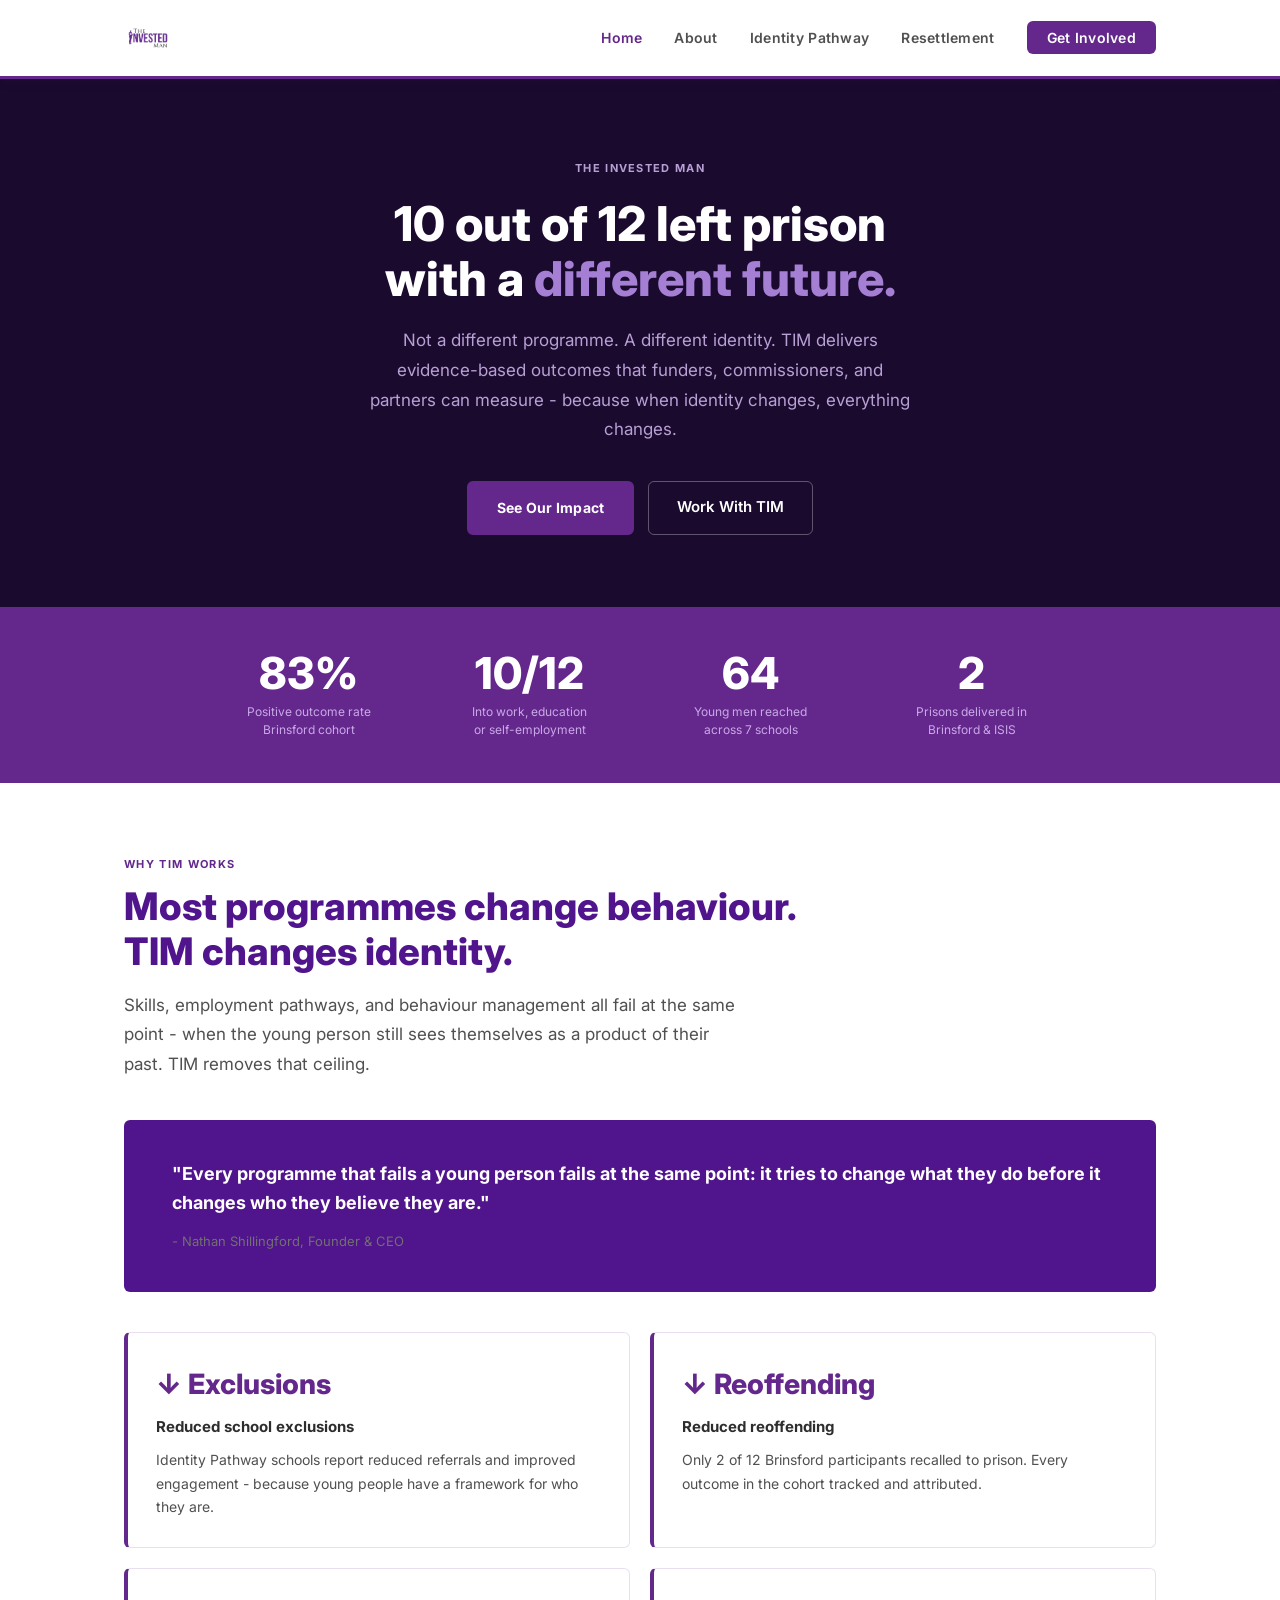
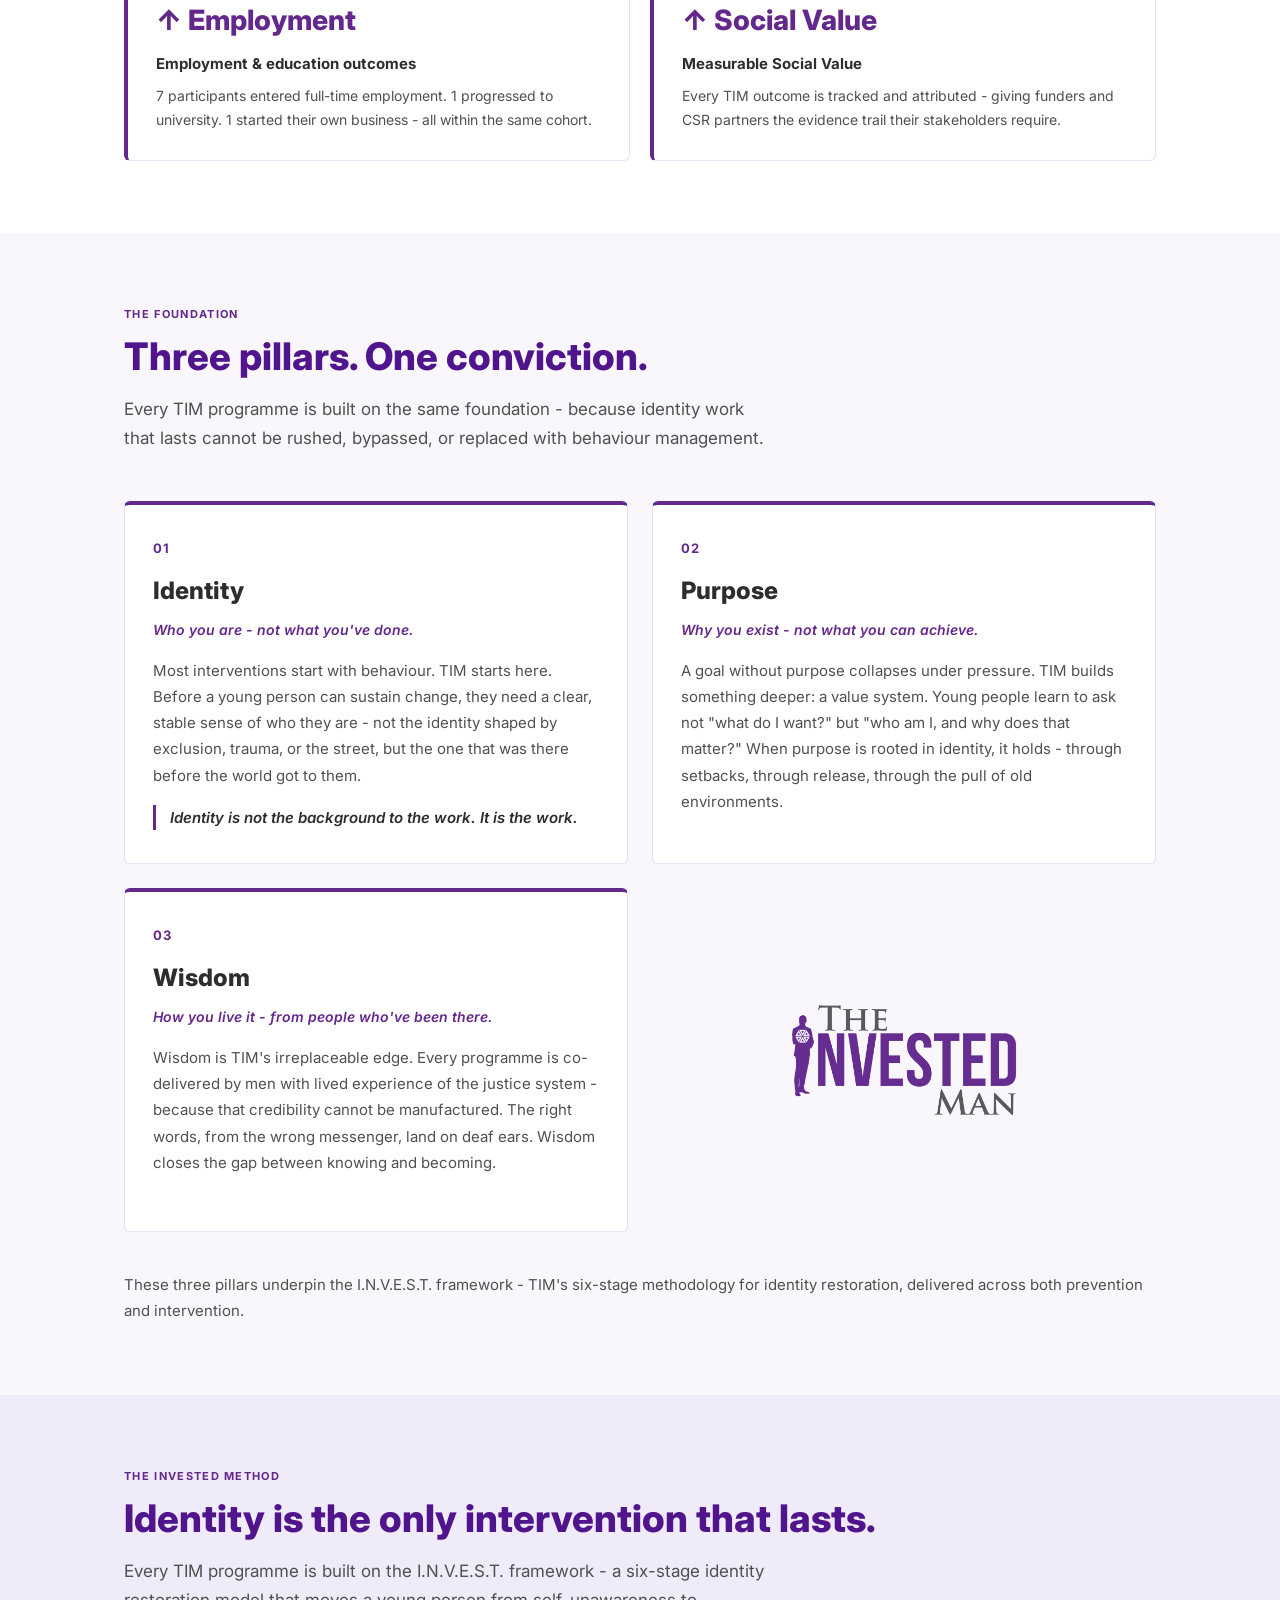
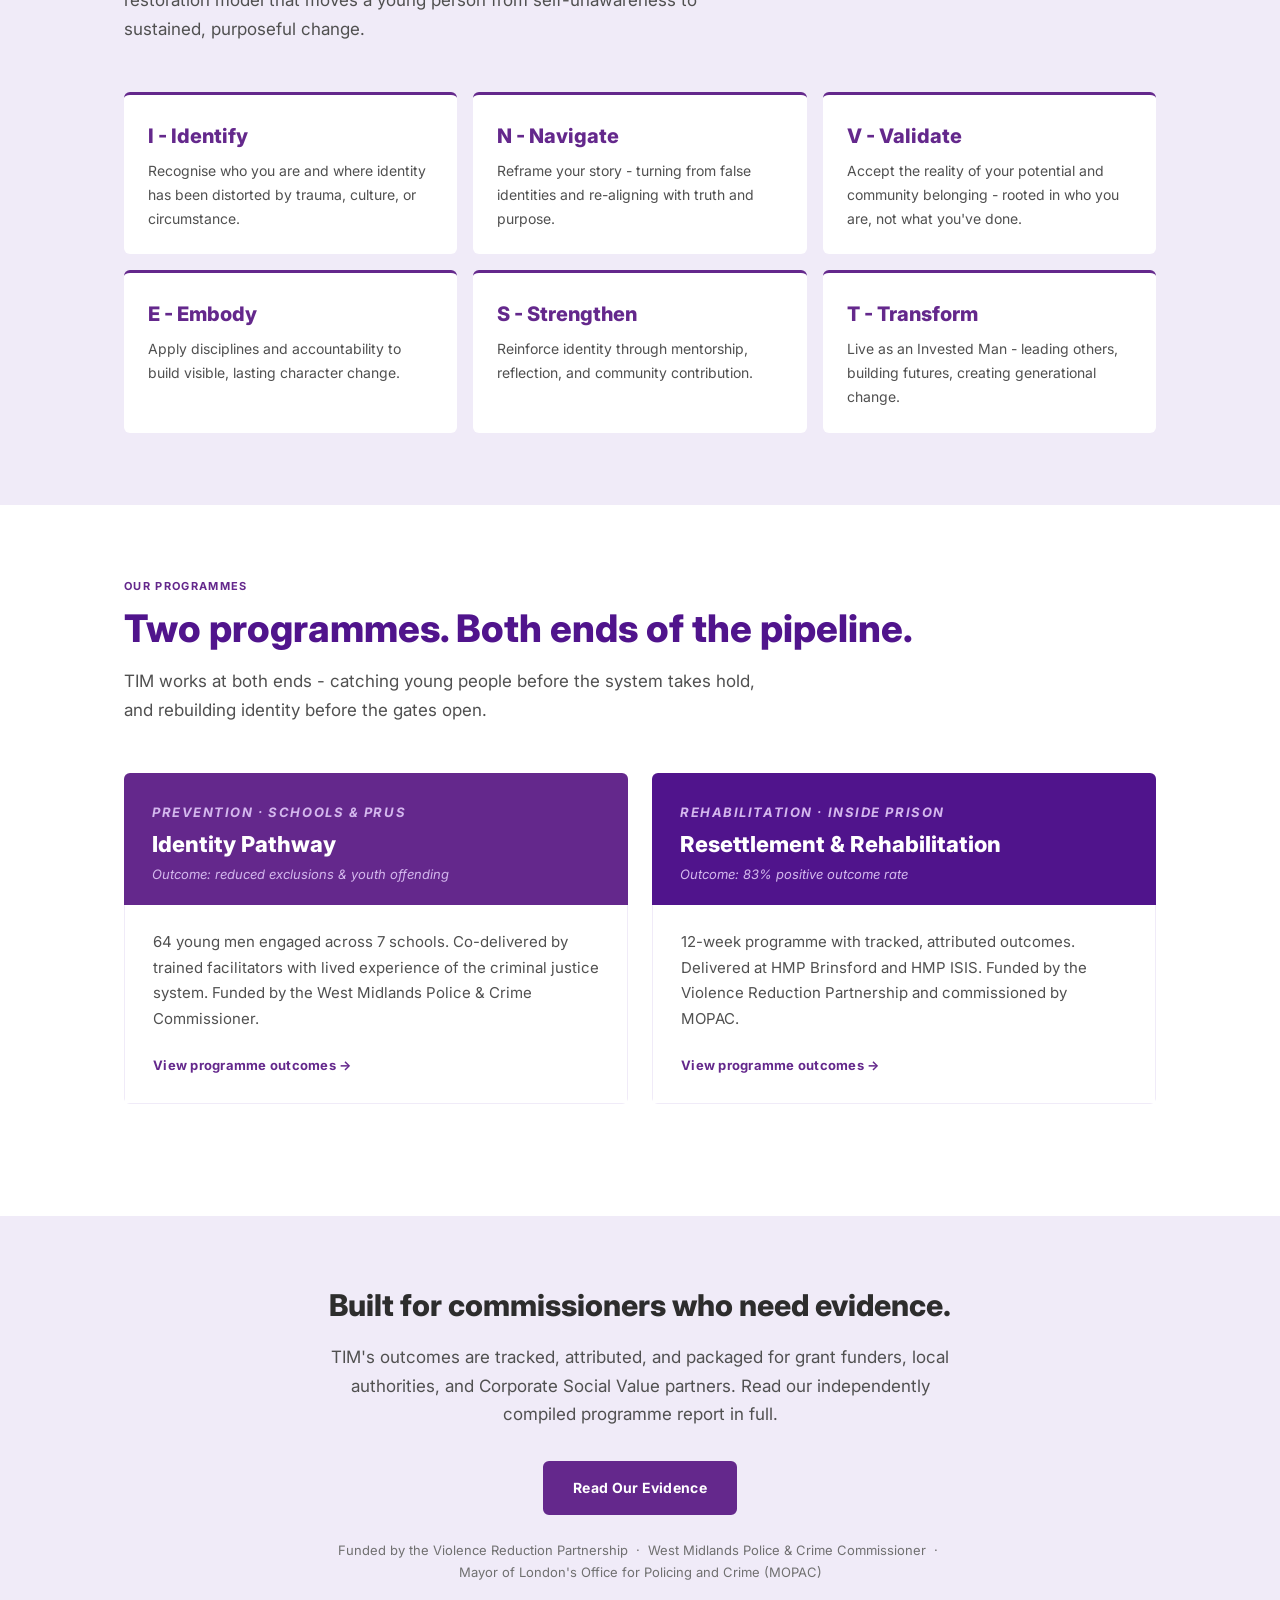
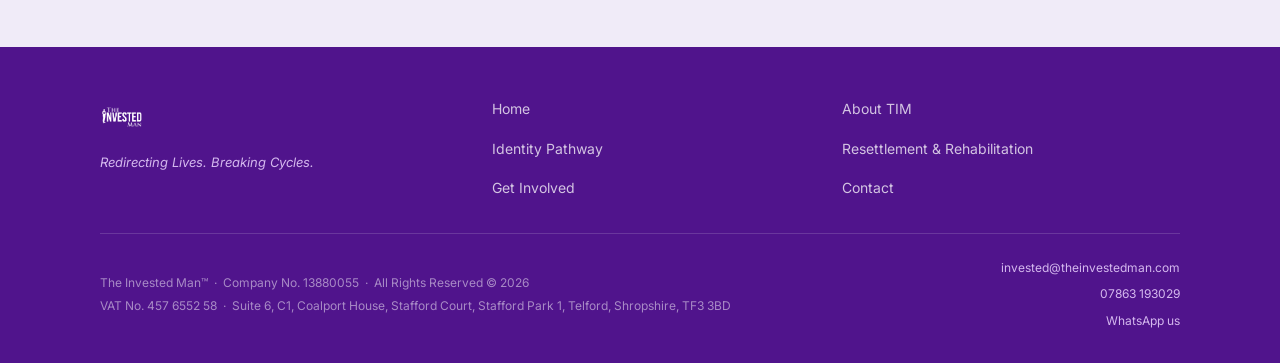
==== commit c4f95139: "removal of em dashes" ====
--- a/index.html
+++ b/index.html
@@ -3,7 +3,7 @@
 <head>
   <meta charset="UTF-8">
   <meta name="viewport" content="width=device-width, initial-scale=1.0">
-  <title>The Invested Man — Redirecting Lives. Breaking Cycles.</title>
+  <title>The Invested Man - Redirecting Lives. Breaking Cycles.</title>
   <meta name="description" content="The Invested Man delivers identity-based programmes inside schools and prisons, disrupting the school-to-prison pipeline and supporting reintegration.">
   <link rel="preconnect" href="https://fonts.googleapis.com">
   <link href="https://fonts.googleapis.com/css2?family=Inter:wght@400;500;600;700;800&display=swap" rel="stylesheet">
@@ -32,7 +32,7 @@
   <div style="max-width:720px; margin:0 auto;">
     <span style="font-size:11px; font-weight:700; letter-spacing:0.12em; color:#b89fd4; text-transform:uppercase; display:block; margin-bottom:18px;">The Invested Man</span>
     <h1 style="font-size:48px; font-weight:800; color:#fff; line-height:1.15; margin-bottom:20px;">10 out of 12 left prison<br>with a <span style="color:#a47fd4;">different future.</span></h1>
-    <p style="font-size:17px; color:#b89fd4; max-width:540px; margin:0 auto 36px; line-height:1.75;">Not a different programme. A different identity. TIM delivers evidence-based outcomes that funders, commissioners, and partners can measure — because when identity changes, everything changes.</p>
+    <p style="font-size:17px; color:#b89fd4; max-width:540px; margin:0 auto 36px; line-height:1.75;">Not a different programme. A different identity. TIM delivers evidence-based outcomes that funders, commissioners, and partners can measure - because when identity changes, everything changes.</p>
     <div style="display:flex; gap:14px; justify-content:center; flex-wrap:wrap;">
       <a href="resettlement.html" class="btn btn-primary">See Our Impact</a>
       <a href="get-involved.html" style="border:1.5px solid rgba(255,255,255,0.3); color:#fff; padding:12px 28px; border-radius:var(--radius); font-size:15px; font-weight:600; text-decoration:none;">Work With TIM</a>
@@ -67,16 +67,16 @@
   <div class="container">
     <p class="section-label">Why TIM Works</p>
     <h2 class="section-title">Most programmes change behaviour.<br>TIM changes identity.</h2>
-    <p style="font-size:17px; color:var(--grey); max-width:620px; line-height:1.75; margin-bottom:24px;">Skills, employment pathways, and behaviour management all fail at the same point — when the young person still sees themselves as a product of their past. TIM removes that ceiling.</p>
+    <p style="font-size:17px; color:var(--grey); max-width:620px; line-height:1.75; margin-bottom:24px;">Skills, employment pathways, and behaviour management all fail at the same point - when the young person still sees themselves as a product of their past. TIM removes that ceiling.</p>
     <div class="conviction" style="margin-bottom:40px;">
       <p>"Every programme that fails a young person fails at the same point: it tries to change what they do before it changes who they believe they are."</p>
-      <p style="font-size:13px; color:var(--mid-grey); margin-top:10px; font-style:normal;">— Nathan Shillingford, Founder &amp; CEO</p>
+      <p style="font-size:13px; color:var(--mid-grey); margin-top:10px; font-style:normal;">- Nathan Shillingford, Founder &amp; CEO</p>
     </div>
     <div style="display:grid; grid-template-columns:1fr 1fr; gap:20px;">
       <div style="border:1px solid #E8E0F0; border-left:4px solid var(--purple); border-radius:var(--radius); padding:28px;">
         <div style="font-size:28px; font-weight:800; color:var(--purple); margin-bottom:6px;">↓ Exclusions</div>
         <div style="font-size:15px; font-weight:700; color:var(--dark); margin-bottom:8px;">Reduced school exclusions</div>
-        <p style="font-size:14px; color:var(--grey); line-height:1.7;">Identity Pathway schools report reduced referrals and improved engagement — because young people have a framework for who they are.</p>
+        <p style="font-size:14px; color:var(--grey); line-height:1.7;">Identity Pathway schools report reduced referrals and improved engagement - because young people have a framework for who they are.</p>
       </div>
       <div style="border:1px solid #E8E0F0; border-left:4px solid var(--purple); border-radius:var(--radius); padding:28px;">
         <div style="font-size:28px; font-weight:800; color:var(--purple); margin-bottom:6px;">↓ Reoffending</div>
@@ -86,12 +86,12 @@
       <div style="border:1px solid #E8E0F0; border-left:4px solid var(--purple); border-radius:var(--radius); padding:28px;">
         <div style="font-size:28px; font-weight:800; color:var(--purple); margin-bottom:6px;">↑ Employment</div>
         <div style="font-size:15px; font-weight:700; color:var(--dark); margin-bottom:8px;">Employment &amp; education outcomes</div>
-        <p style="font-size:14px; color:var(--grey); line-height:1.7;">7 participants entered full-time employment. 1 progressed to university. 1 started their own business — all within the same cohort.</p>
+        <p style="font-size:14px; color:var(--grey); line-height:1.7;">7 participants entered full-time employment. 1 progressed to university. 1 started their own business - all within the same cohort.</p>
       </div>
       <div style="border:1px solid #E8E0F0; border-left:4px solid var(--purple); border-radius:var(--radius); padding:28px;">
         <div style="font-size:28px; font-weight:800; color:var(--purple); margin-bottom:6px;">↑ Social Value</div>
         <div style="font-size:15px; font-weight:700; color:var(--dark); margin-bottom:8px;">Measurable Social Value</div>
-        <p style="font-size:14px; color:var(--grey); line-height:1.7;">Every TIM outcome is tracked and attributed — giving funders and CSR partners the evidence trail their stakeholders require.</p>
+        <p style="font-size:14px; color:var(--grey); line-height:1.7;">Every TIM outcome is tracked and attributed - giving funders and CSR partners the evidence trail their stakeholders require.</p>
       </div>
     </div>
   </div>
@@ -102,32 +102,32 @@
   <div class="container">
     <p class="section-label">The Foundation</p>
     <h2 class="section-title">Three pillars. One conviction.</h2>
-    <p class="section-intro">Every TIM programme is built on the same foundation — because identity work that lasts cannot be rushed, bypassed, or replaced with behaviour management.</p>
+    <p class="section-intro">Every TIM programme is built on the same foundation - because identity work that lasts cannot be rushed, bypassed, or replaced with behaviour management.</p>
     <div class="cards-grid">
       <div class="pillar-card">
         <div class="pillar-num">01</div>
         <h3 class="pillar-title">Identity</h3>
-        <p class="pillar-sub">Who you are — not what you've done.</p>
-        <p class="pillar-body">Most interventions start with behaviour. TIM starts here. Before a young person can sustain change, they need a clear, stable sense of who they are — not the identity shaped by exclusion, trauma, or the street, but the one that was there before the world got to them.</p>
+        <p class="pillar-sub">Who you are - not what you've done.</p>
+        <p class="pillar-body">Most interventions start with behaviour. TIM starts here. Before a young person can sustain change, they need a clear, stable sense of who they are - not the identity shaped by exclusion, trauma, or the street, but the one that was there before the world got to them.</p>
         <p class="pillar-conviction">Identity is not the background to the work. It is the work.</p>
       </div>
       <div class="pillar-card">
         <div class="pillar-num">02</div>
         <h3 class="pillar-title">Purpose</h3>
-        <p class="pillar-sub">Why you exist — not what you can achieve.</p>
-        <p class="pillar-body">A goal without purpose collapses under pressure. TIM builds something deeper: a value system. Young people learn to ask not "what do I want?" but "who am I, and why does that matter?" When purpose is rooted in identity, it holds — through setbacks, through release, through the pull of old environments.</p>
+        <p class="pillar-sub">Why you exist - not what you can achieve.</p>
+        <p class="pillar-body">A goal without purpose collapses under pressure. TIM builds something deeper: a value system. Young people learn to ask not "what do I want?" but "who am I, and why does that matter?" When purpose is rooted in identity, it holds - through setbacks, through release, through the pull of old environments.</p>
       </div>
       <div class="pillar-card">
         <div class="pillar-num">03</div>
         <h3 class="pillar-title">Wisdom</h3>
-        <p class="pillar-sub">How you live it — from people who've been there.</p>
-        <p class="pillar-body">Wisdom is TIM's irreplaceable edge. Every programme is co-delivered by men with lived experience of the justice system — because that credibility cannot be manufactured. The right words, from the wrong messenger, land on deaf ears. Wisdom closes the gap between knowing and becoming.</p>
+        <p class="pillar-sub">How you live it - from people who've been there.</p>
+        <p class="pillar-body">Wisdom is TIM's irreplaceable edge. Every programme is co-delivered by men with lived experience of the justice system - because that credibility cannot be manufactured. The right words, from the wrong messenger, land on deaf ears. Wisdom closes the gap between knowing and becoming.</p>
       </div>
       <div class="pillar-logo-slot">
         <img src="assets/images/tim-logo.png" alt="The Invested Man">
       </div>
     </div>
-    <p style="font-size:15px; color:var(--grey); margin-top:40px; line-height:1.7;">These three pillars underpin the I.N.V.E.S.T. framework — TIM's six-stage methodology for identity restoration, delivered across both prevention and intervention.</p>
+    <p style="font-size:15px; color:var(--grey); margin-top:40px; line-height:1.7;">These three pillars underpin the I.N.V.E.S.T. framework - TIM's six-stage methodology for identity restoration, delivered across both prevention and intervention.</p>
   </div>
 </section>
 
@@ -136,31 +136,31 @@
   <div class="container">
     <p class="section-label">The Invested Method</p>
     <h2 class="section-title">Identity is the only intervention that lasts.</h2>
-    <p class="section-intro">Every TIM programme is built on the I.N.V.E.S.T. framework — a six-stage identity restoration model that moves a young person from self-unawareness to sustained, purposeful change.</p>
+    <p class="section-intro">Every TIM programme is built on the I.N.V.E.S.T. framework - a six-stage identity restoration model that moves a young person from self-unawareness to sustained, purposeful change.</p>
     <div style="display:grid; grid-template-columns: repeat(3,1fr); gap:16px;">
       <div style="background:var(--white); padding:24px; border-radius:6px; border-top:3px solid var(--purple);">
-        <div style="font-weight:800; font-size:20px; color:var(--purple); margin-bottom:6px;">I — Identify</div>
+        <div style="font-weight:800; font-size:20px; color:var(--purple); margin-bottom:6px;">I - Identify</div>
         <p style="font-size:14px; color:var(--grey);">Recognise who you are and where identity has been distorted by trauma, culture, or circumstance.</p>
       </div>
       <div style="background:var(--white); padding:24px; border-radius:6px; border-top:3px solid var(--purple);">
-        <div style="font-weight:800; font-size:20px; color:var(--purple); margin-bottom:6px;">N — Navigate</div>
-        <p style="font-size:14px; color:var(--grey);">Reframe your story — turning from false identities and re-aligning with truth and purpose.</p>
-      </div>
-      <div style="background:var(--white); padding:24px; border-radius:6px; border-top:3px solid var(--purple);">
-        <div style="font-weight:800; font-size:20px; color:var(--purple); margin-bottom:6px;">V — Validate</div>
-        <p style="font-size:14px; color:var(--grey);">Accept the reality of your potential and community belonging — rooted in who you are, not what you've done.</p>
-      </div>
-      <div style="background:var(--white); padding:24px; border-radius:6px; border-top:3px solid var(--purple);">
-        <div style="font-weight:800; font-size:20px; color:var(--purple); margin-bottom:6px;">E — Embody</div>
+        <div style="font-weight:800; font-size:20px; color:var(--purple); margin-bottom:6px;">N - Navigate</div>
+        <p style="font-size:14px; color:var(--grey);">Reframe your story - turning from false identities and re-aligning with truth and purpose.</p>
+      </div>
+      <div style="background:var(--white); padding:24px; border-radius:6px; border-top:3px solid var(--purple);">
+        <div style="font-weight:800; font-size:20px; color:var(--purple); margin-bottom:6px;">V - Validate</div>
+        <p style="font-size:14px; color:var(--grey);">Accept the reality of your potential and community belonging - rooted in who you are, not what you've done.</p>
+      </div>
+      <div style="background:var(--white); padding:24px; border-radius:6px; border-top:3px solid var(--purple);">
+        <div style="font-weight:800; font-size:20px; color:var(--purple); margin-bottom:6px;">E - Embody</div>
         <p style="font-size:14px; color:var(--grey);">Apply disciplines and accountability to build visible, lasting character change.</p>
       </div>
       <div style="background:var(--white); padding:24px; border-radius:6px; border-top:3px solid var(--purple);">
-        <div style="font-weight:800; font-size:20px; color:var(--purple); margin-bottom:6px;">S — Strengthen</div>
+        <div style="font-weight:800; font-size:20px; color:var(--purple); margin-bottom:6px;">S - Strengthen</div>
         <p style="font-size:14px; color:var(--grey);">Reinforce identity through mentorship, reflection, and community contribution.</p>
       </div>
       <div style="background:var(--white); padding:24px; border-radius:6px; border-top:3px solid var(--purple);">
-        <div style="font-weight:800; font-size:20px; color:var(--purple); margin-bottom:6px;">T — Transform</div>
-        <p style="font-size:14px; color:var(--grey);">Live as an Invested Man — leading others, building futures, creating generational change.</p>
+        <div style="font-weight:800; font-size:20px; color:var(--purple); margin-bottom:6px;">T - Transform</div>
+        <p style="font-size:14px; color:var(--grey);">Live as an Invested Man - leading others, building futures, creating generational change.</p>
       </div>
     </div>
   </div>
@@ -171,7 +171,7 @@
   <div class="container">
     <p class="section-label">Our Programmes</p>
     <h2 class="section-title">Two programmes. Both ends of the pipeline.</h2>
-    <p class="section-intro">TIM works at both ends — catching young people before the system takes hold, and rebuilding identity before the gates open.</p>
+    <p class="section-intro">TIM works at both ends - catching young people before the system takes hold, and rebuilding identity before the gates open.</p>
     <div class="cards-grid">
       <div class="card">
         <div class="card-header">
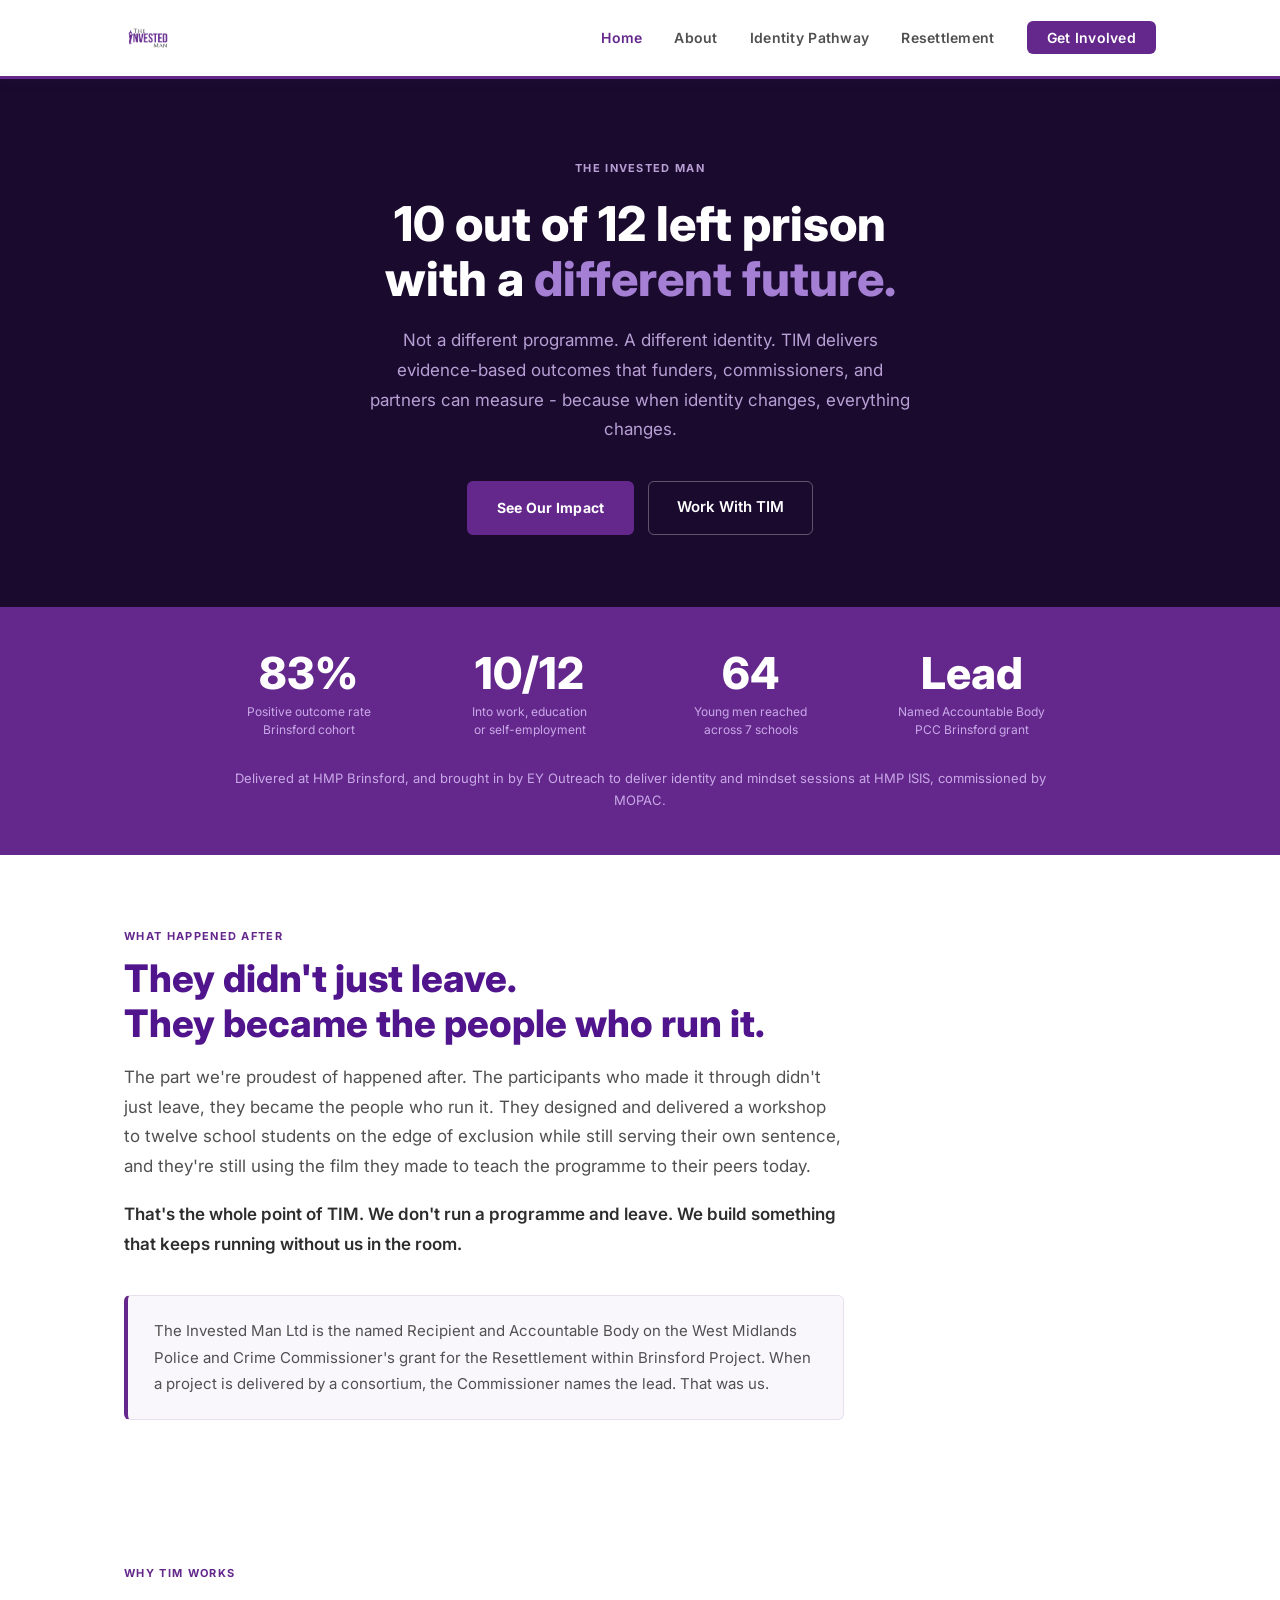
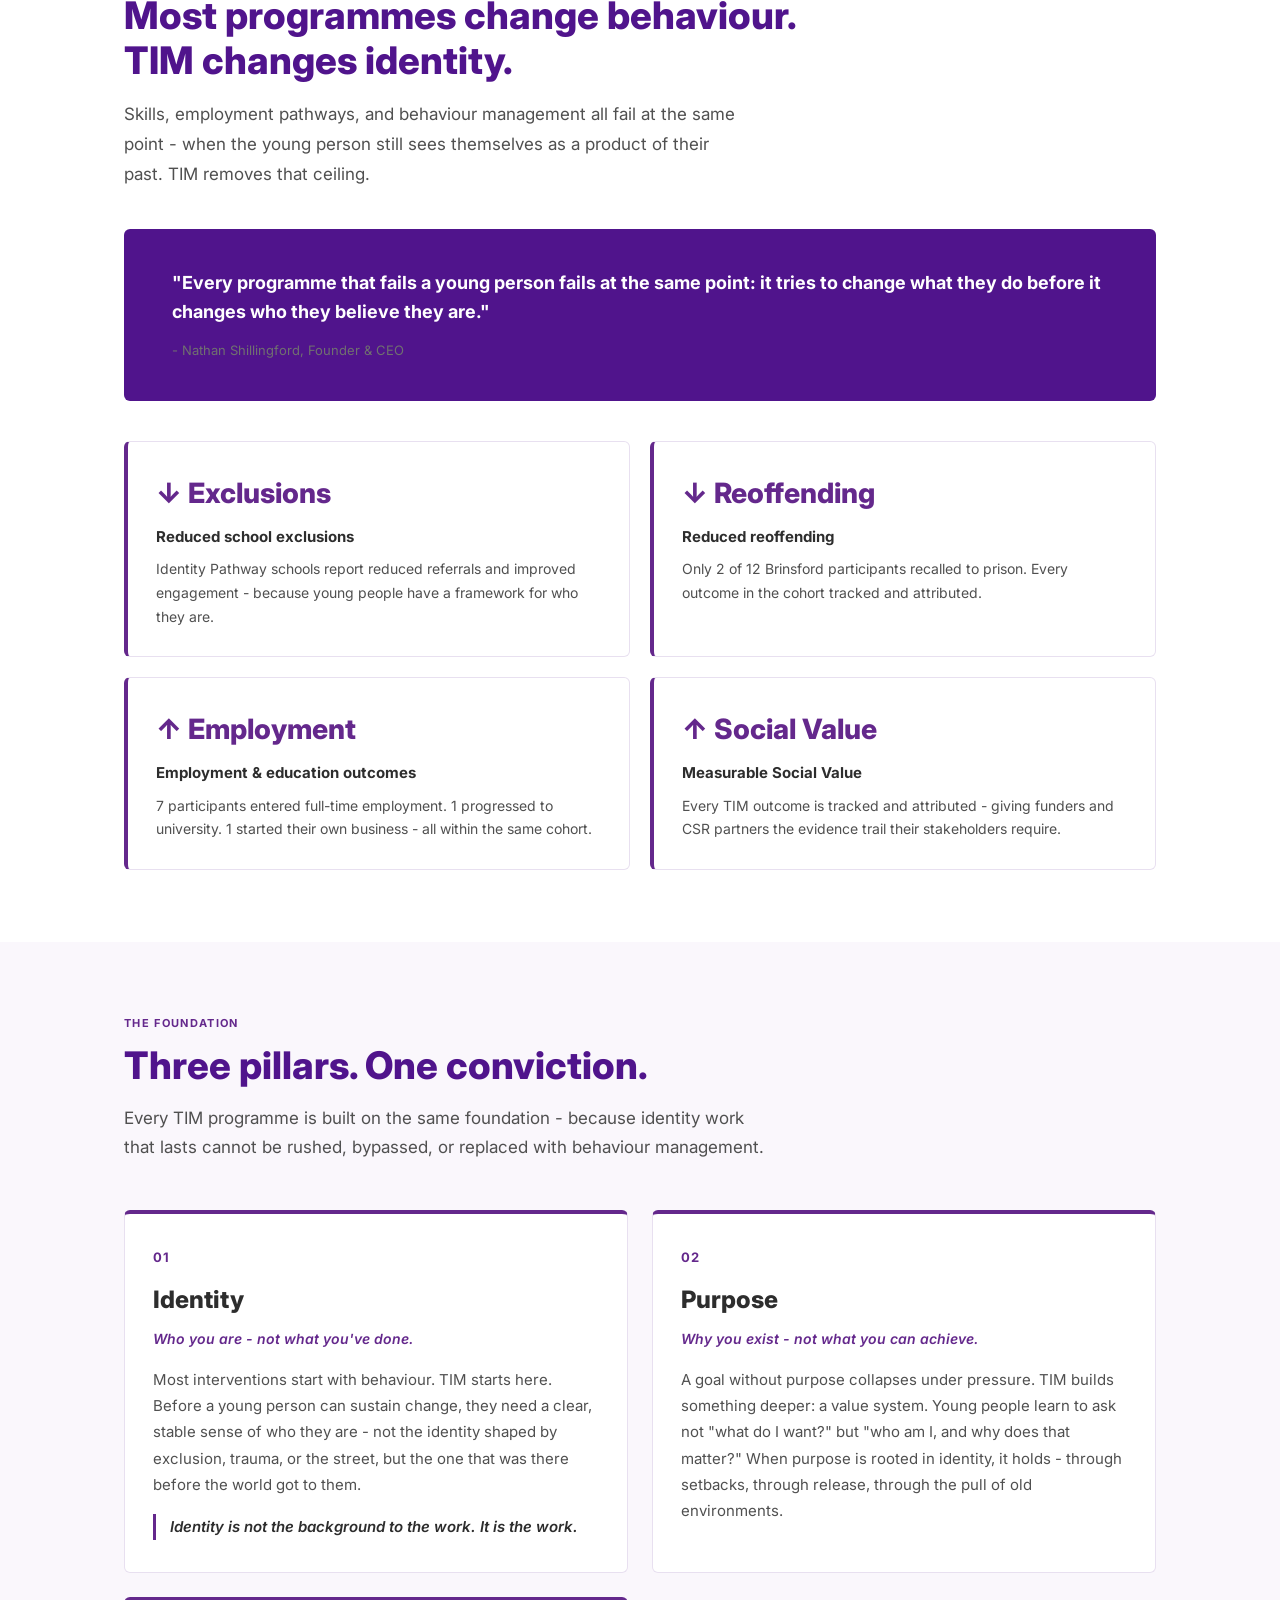
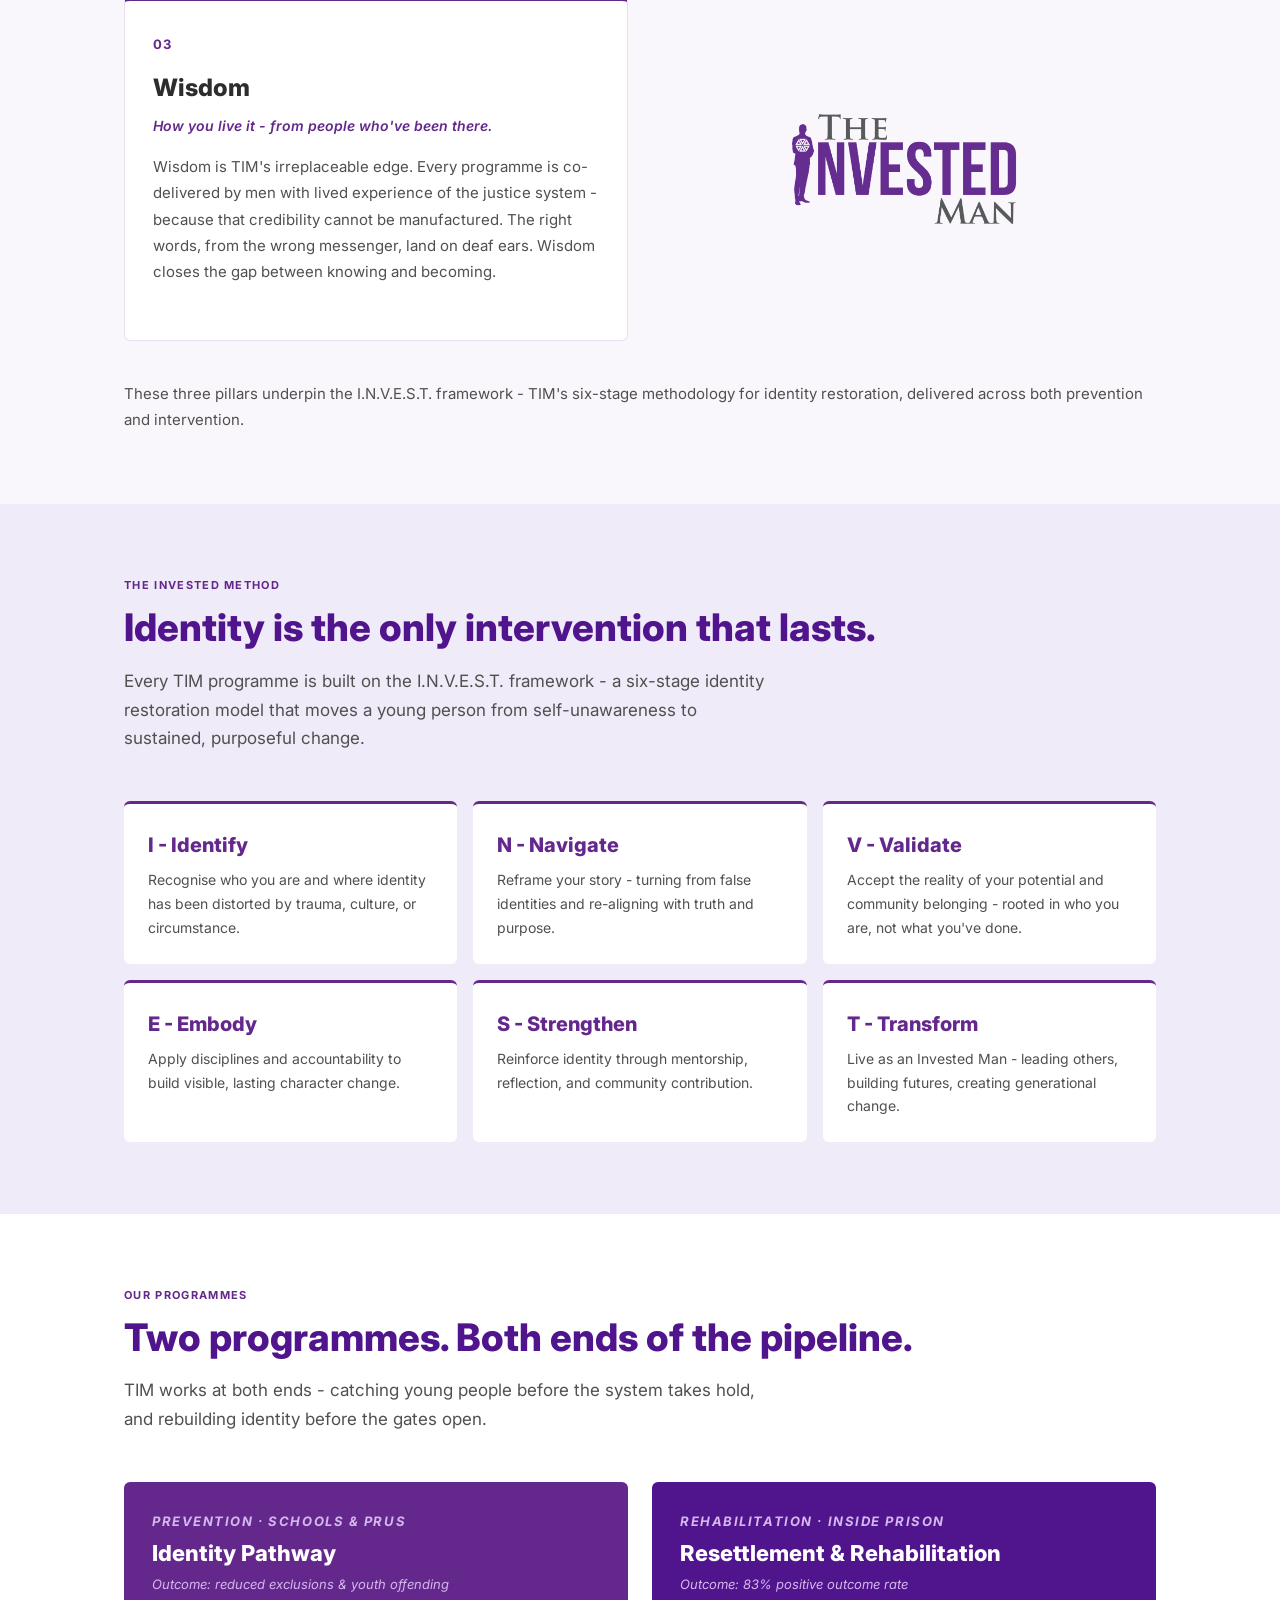
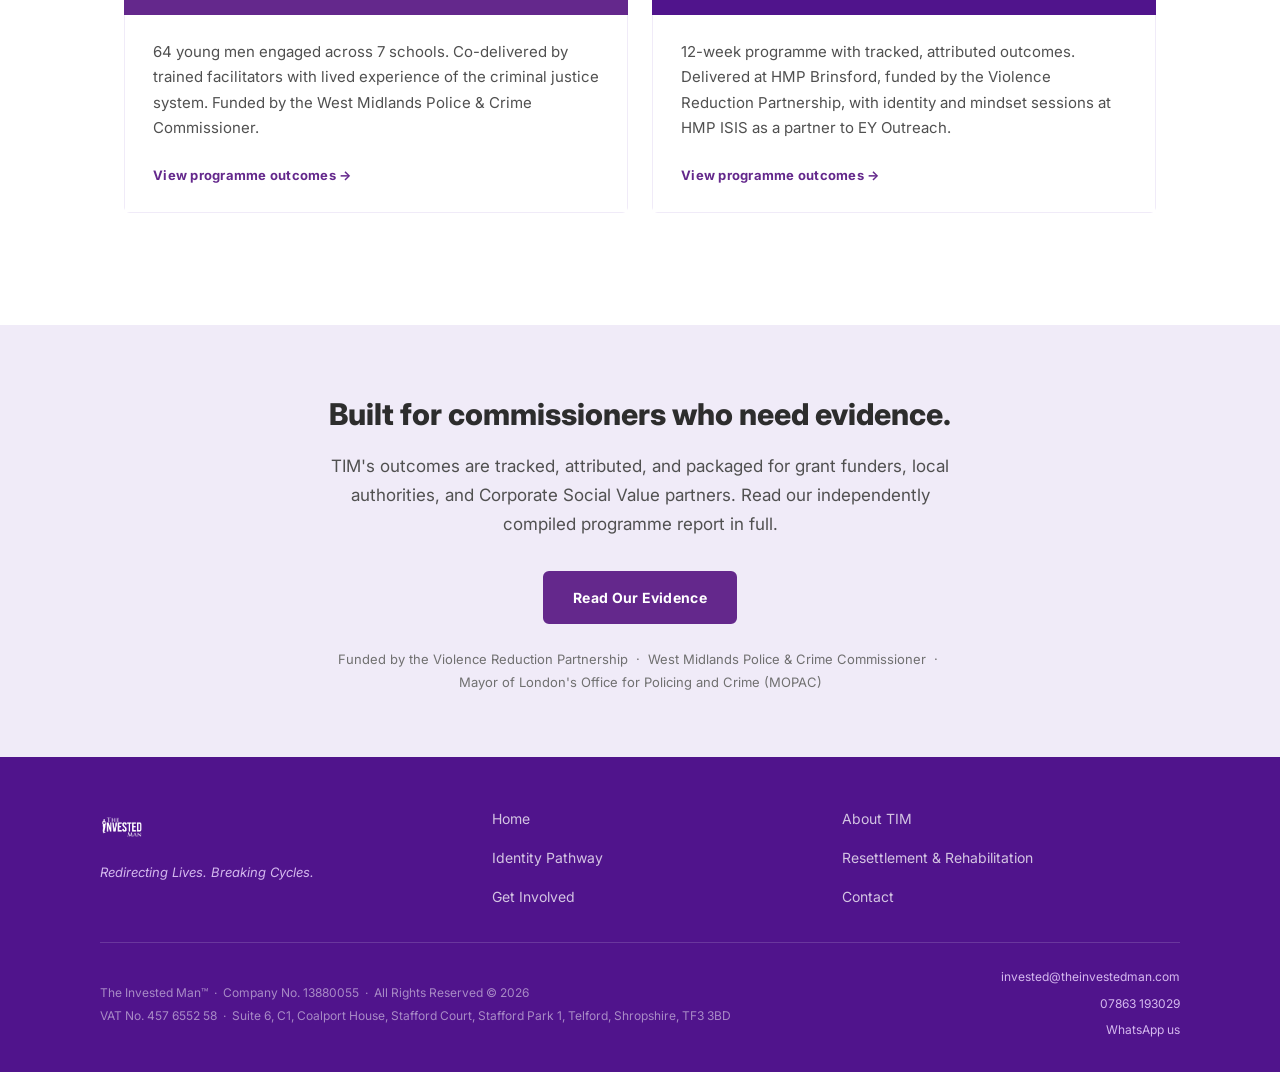
==== commit e812630f: "Correct ISIS framing, add accountable body and stage three story" ====
--- a/index.html
+++ b/index.html
@@ -56,8 +56,30 @@
       <div style="font-size:12px; color:#c9a8e8; margin-top:8px; line-height:1.5;">Young men reached<br>across 7 schools</div>
     </div>
     <div>
-      <div style="font-size:44px; font-weight:800; color:#fff; line-height:1;">2</div>
-      <div style="font-size:12px; color:#c9a8e8; margin-top:8px; line-height:1.5;">Prisons delivered in<br>Brinsford &amp; ISIS</div>
+      <div style="font-size:44px; font-weight:800; color:#fff; line-height:1;">Lead</div>
+      <div style="font-size:12px; color:#c9a8e8; margin-top:8px; line-height:1.5;">Named Accountable Body<br>PCC Brinsford grant</div>
+    </div>
+  </div>
+  <p style="max-width:860px; margin:28px auto 0; font-size:13px; color:#c9a8e8; line-height:1.7; text-align:center;">Delivered at HMP Brinsford, and brought in by EY Outreach to deliver identity and mindset sessions at HMP ISIS, commissioned by MOPAC.</p>
+</section>
+
+<!-- WHAT HAPPENED AFTER -->
+<section class="section">
+  <div class="container">
+    <p class="section-label">What Happened After</p>
+    <h2 class="section-title">They didn't just leave.<br>They became the people who run it.</h2>
+    <div style="max-width:720px;">
+      <p style="font-size:17px; color:var(--grey); line-height:1.75; margin-bottom:18px;">
+        The part we're proudest of happened after. The participants who made it through didn't just leave, they became the people who run it. They designed and delivered a workshop to twelve school students on the edge of exclusion while still serving their own sentence, and they're still using the film they made to teach the programme to their peers today.
+      </p>
+      <p style="font-size:17px; color:var(--dark); line-height:1.75; font-weight:600;">
+        That's the whole point of TIM. We don't run a programme and leave. We build something that keeps running without us in the room.
+      </p>
+    </div>
+    <div style="margin-top:36px; border:1px solid #E8E0F0; border-left:4px solid var(--purple); border-radius:var(--radius); background:var(--pale-bg); padding:22px 26px; max-width:720px;">
+      <p style="font-size:15px; color:var(--grey); line-height:1.75;">
+        The Invested Man Ltd is the named Recipient and Accountable Body on the West Midlands Police and Crime Commissioner's grant for the Resettlement within Brinsford Project. When a project is delivered by a consortium, the Commissioner names the lead. That was us.
+      </p>
     </div>
   </div>
 </section>
@@ -191,7 +213,7 @@
           <p>Outcome: 83% positive outcome rate</p>
         </div>
         <div class="card-body">
-          <p>12-week programme with tracked, attributed outcomes. Delivered at HMP Brinsford and HMP ISIS. Funded by the Violence Reduction Partnership and commissioned by MOPAC.</p>
+          <p>12-week programme with tracked, attributed outcomes. Delivered at HMP Brinsford, funded by the Violence Reduction Partnership, with identity and mindset sessions at HMP ISIS as a partner to EY Outreach.</p>
           <a class="card-link" href="resettlement.html">View programme outcomes →</a>
         </div>
       </div>
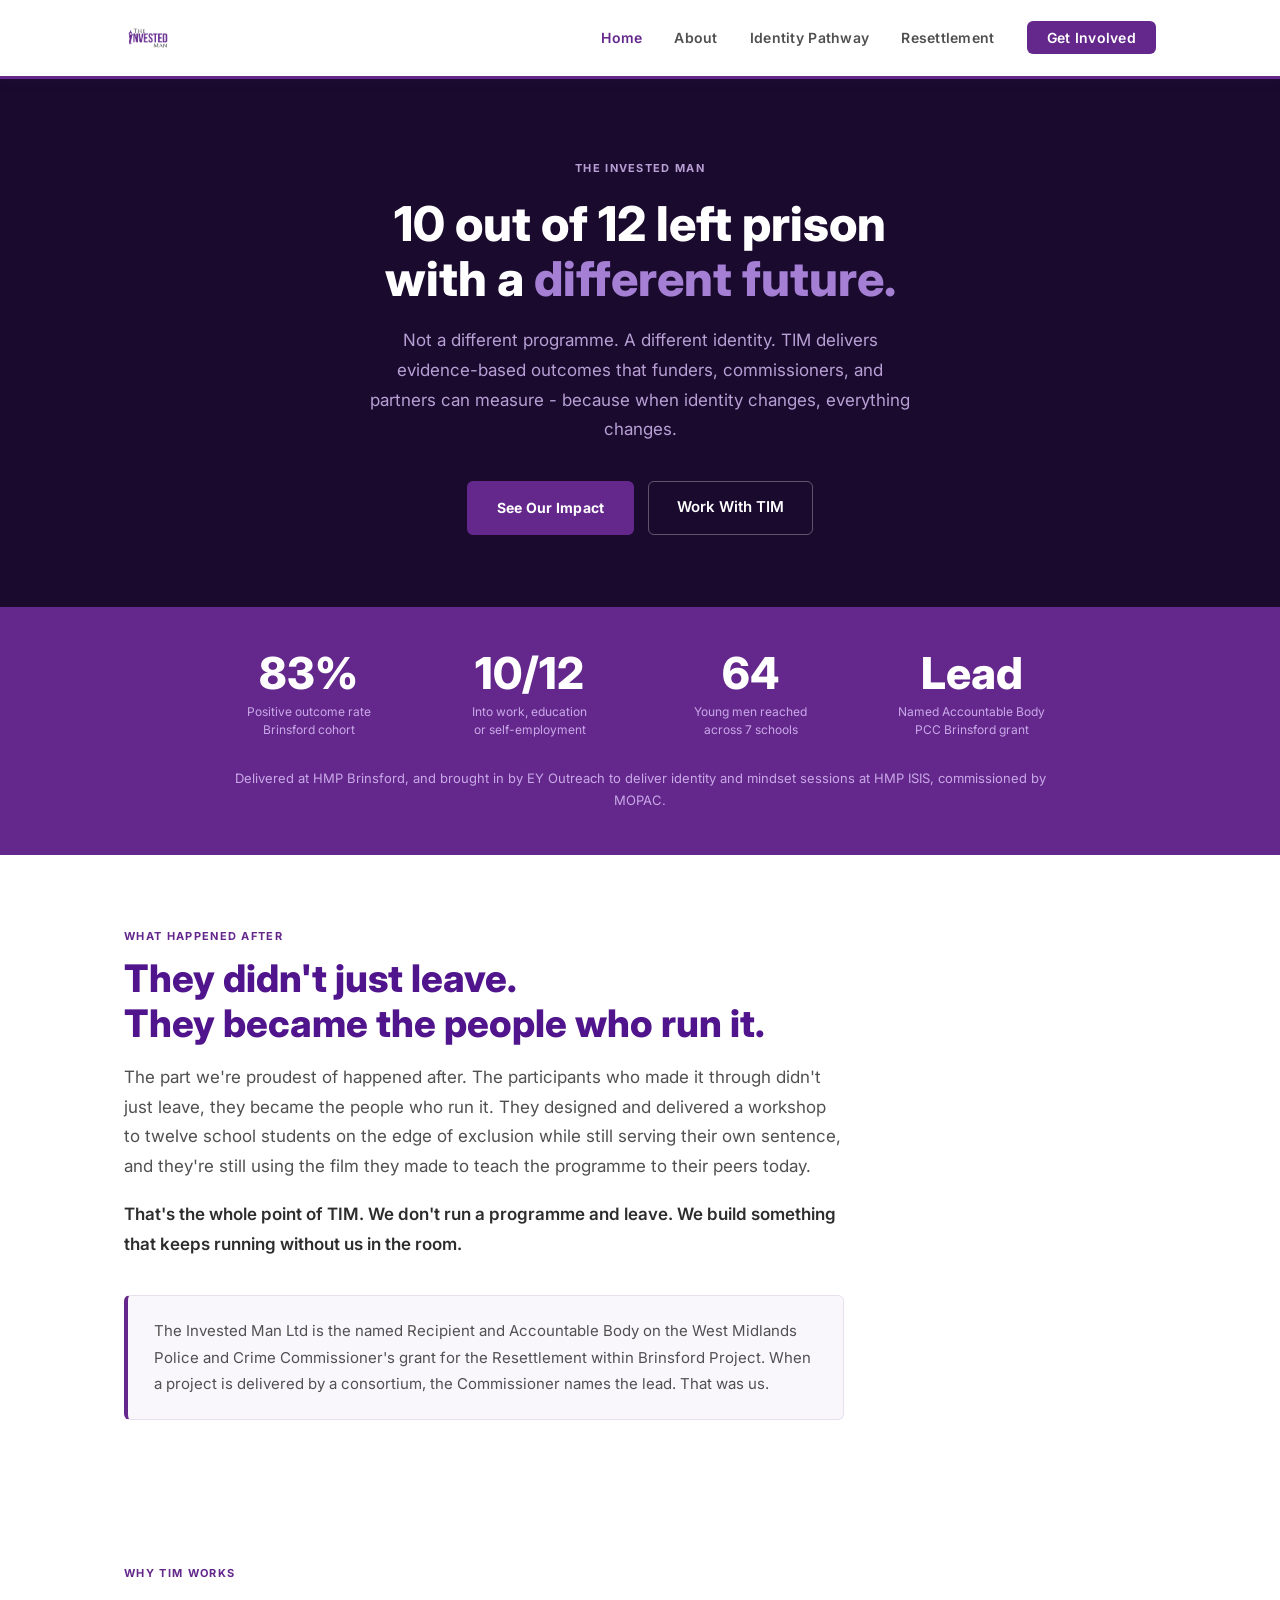
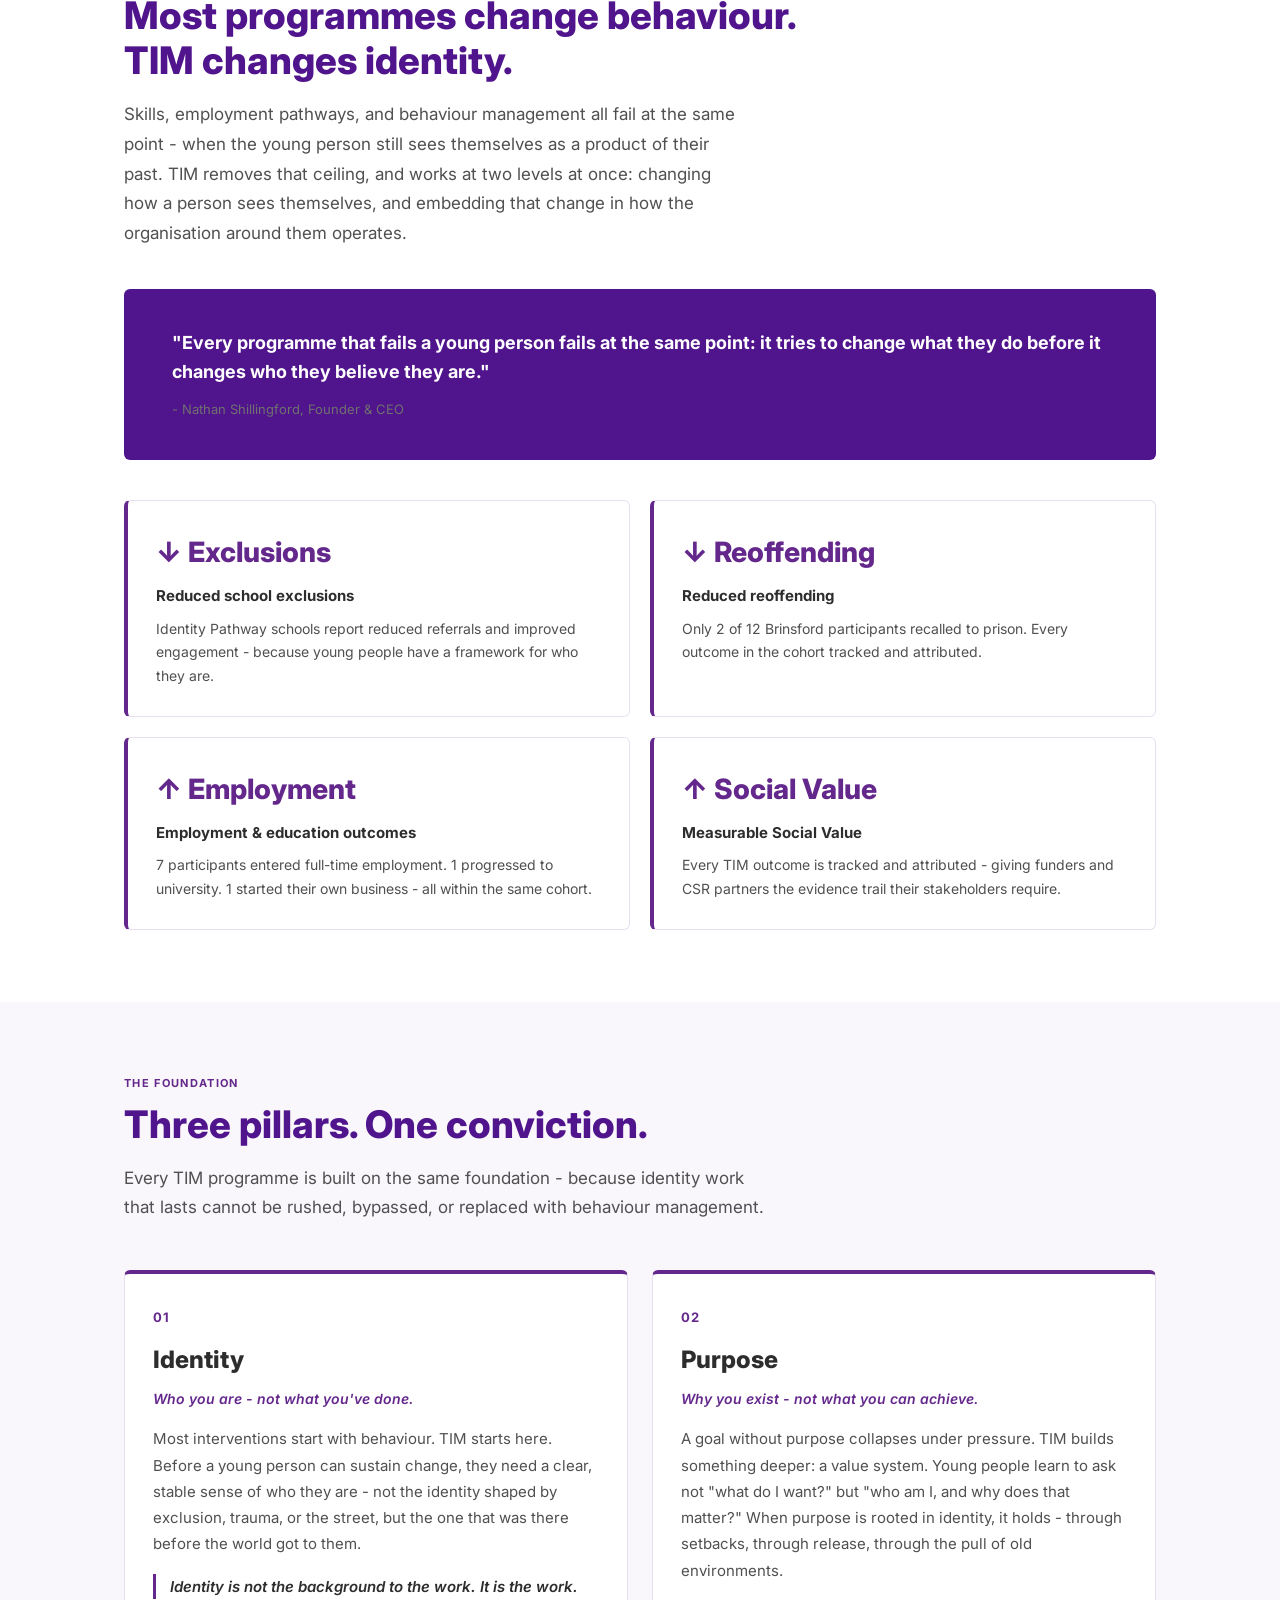
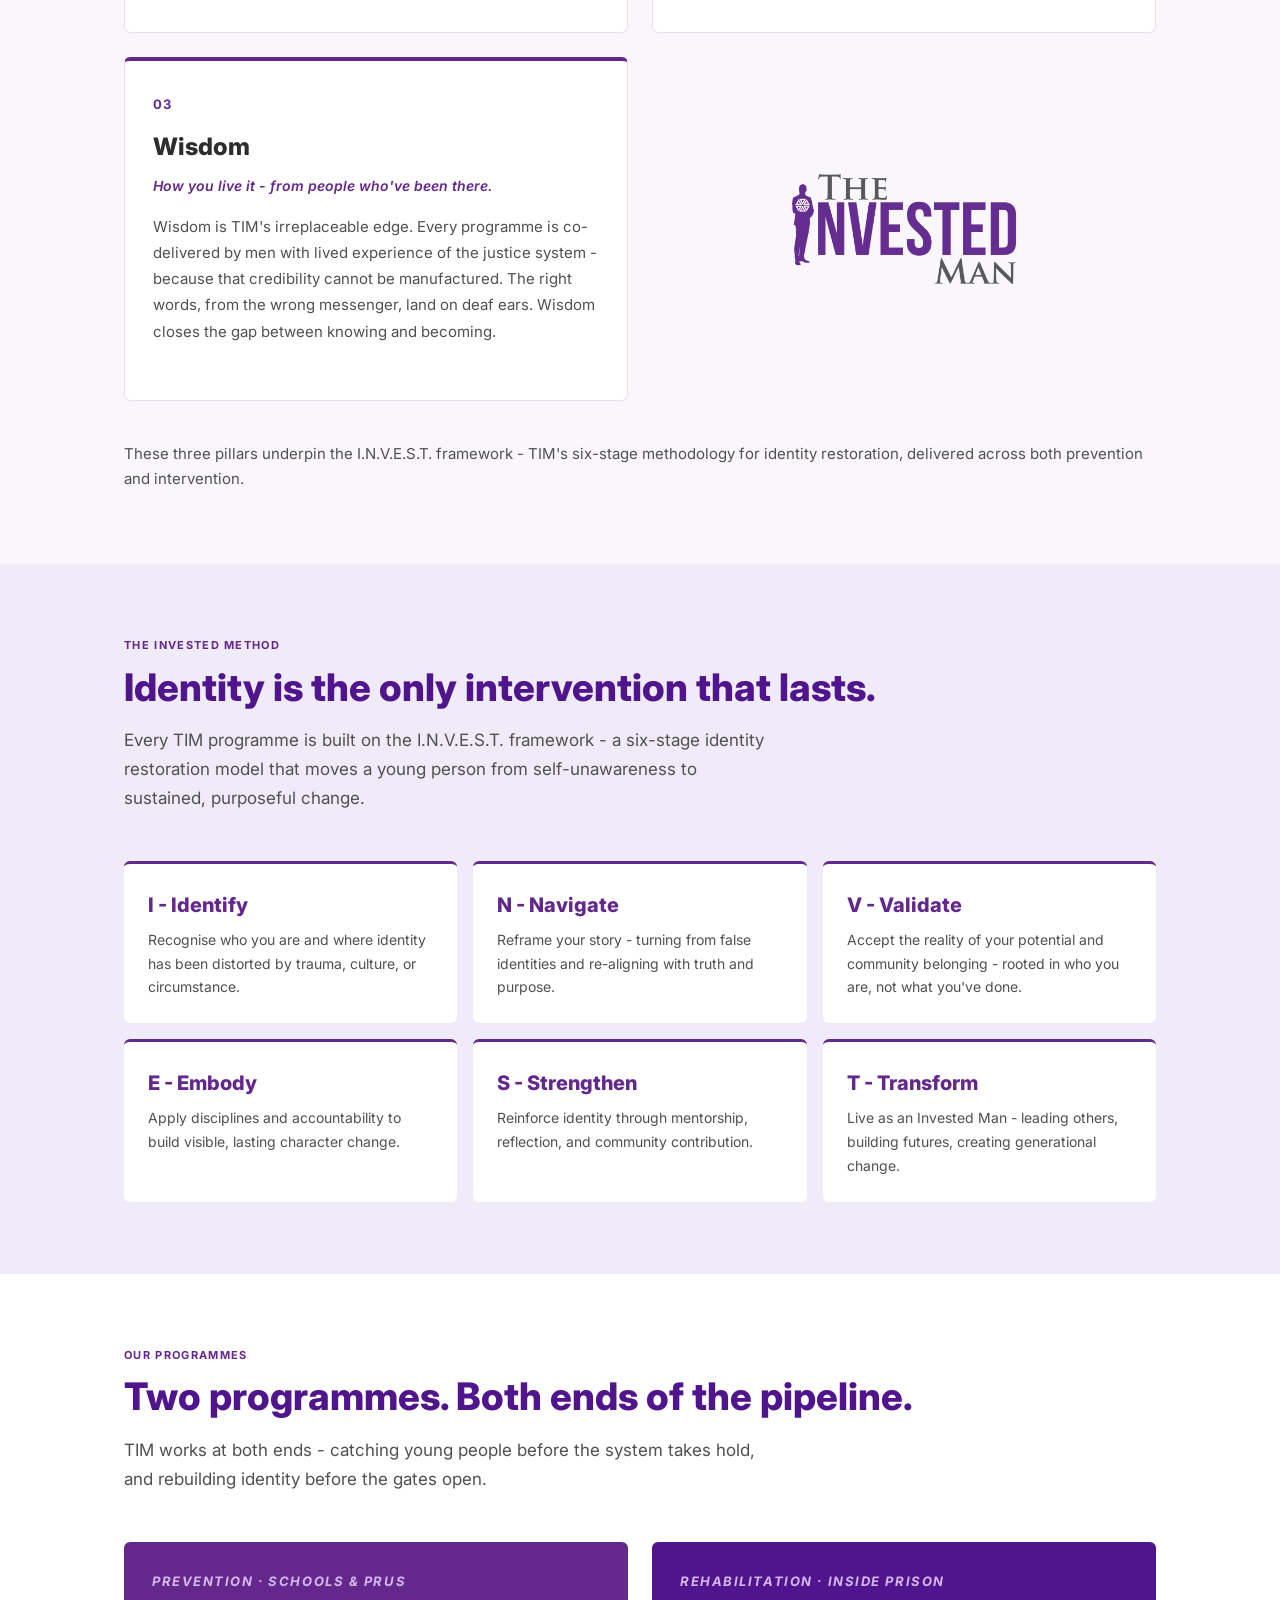
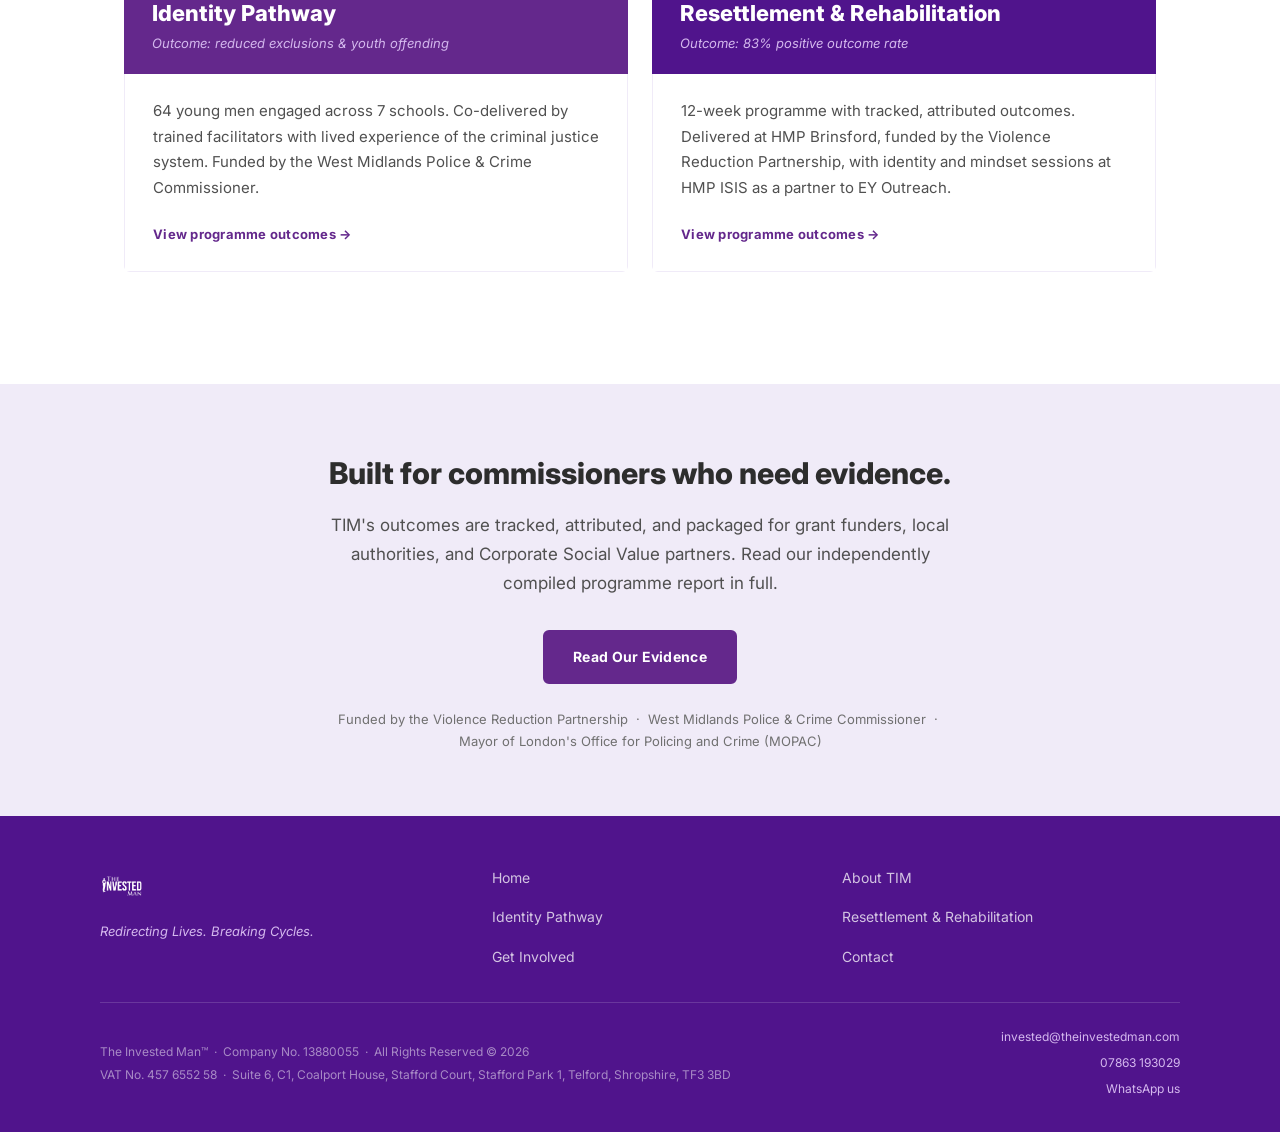
==== commit 8ef068db: "Update index.html" ====
--- a/index.html
+++ b/index.html
@@ -89,7 +89,7 @@
   <div class="container">
     <p class="section-label">Why TIM Works</p>
     <h2 class="section-title">Most programmes change behaviour.<br>TIM changes identity.</h2>
-    <p style="font-size:17px; color:var(--grey); max-width:620px; line-height:1.75; margin-bottom:24px;">Skills, employment pathways, and behaviour management all fail at the same point - when the young person still sees themselves as a product of their past. TIM removes that ceiling.</p>
+    <p style="font-size:17px; color:var(--grey); max-width:620px; line-height:1.75; margin-bottom:24px;">Skills, employment pathways, and behaviour management all fail at the same point - when the young person still sees themselves as a product of their past. TIM removes that ceiling, and works at two levels at once: changing how a person sees themselves, and embedding that change in how the organisation around them operates.</p>
     <div class="conviction" style="margin-bottom:40px;">
       <p>"Every programme that fails a young person fails at the same point: it tries to change what they do before it changes who they believe they are."</p>
       <p style="font-size:13px; color:var(--mid-grey); margin-top:10px; font-style:normal;">- Nathan Shillingford, Founder &amp; CEO</p>
